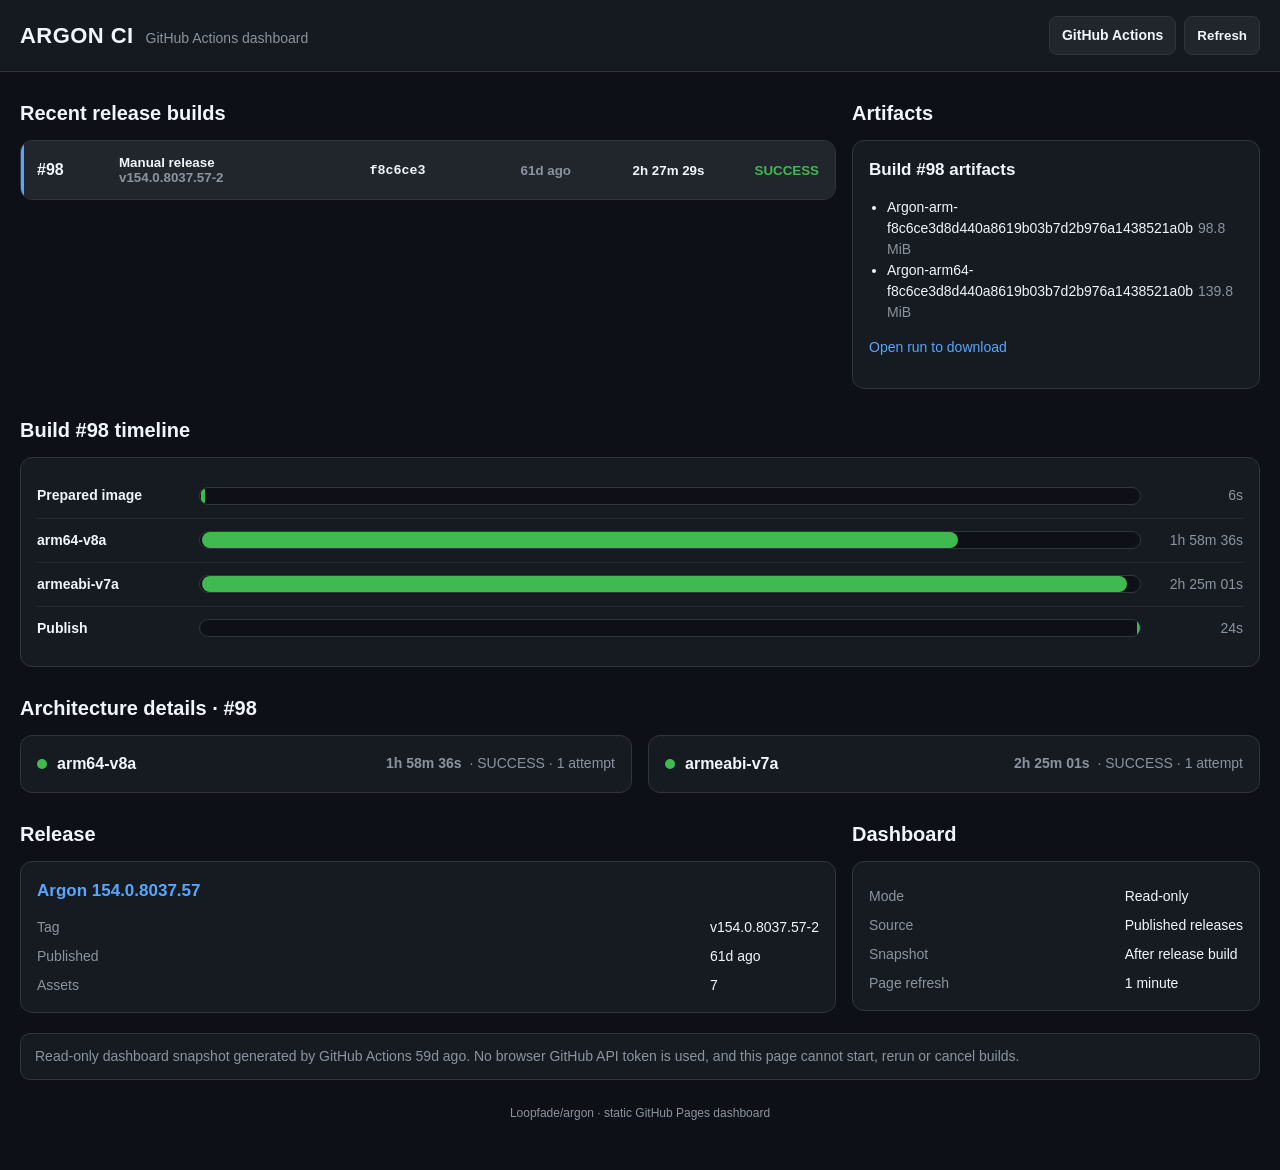
==== index.html @ db01bcd5 "Optimize build caching, attempt tracking and certificate settings" ====
<!doctype html>
<html lang="en">
<head>
  <meta charset="utf-8">
  <meta name="viewport" content="width=device-width, initial-scale=1">
  <meta name="color-scheme" content="dark">
  <title>Argon CI Dashboard</title>
  <style>
    :root{
      --bg:#0d1117;--panel:#161b22;--panel2:#21262d;--border:#30363d;
      --text:#f0f6fc;--muted:#8b949e;--green:#3fb950;--yellow:#d29922;
      --red:#f85149;--blue:#58a6ff;--purple:#bc8cff;
    }
    *{box-sizing:border-box}
    html{background:var(--bg)}
    body{
      margin:0;color:var(--text);background:var(--bg);
      font:14px/1.5 -apple-system,BlinkMacSystemFont,"Segoe UI",Helvetica,Arial,sans-serif;
    }
    a{color:var(--blue);text-decoration:none}
    a:hover{text-decoration:underline}
    .wrap{max-width:1280px;margin:0 auto;padding:0 20px 48px}
    header{
      position:sticky;top:0;z-index:10;background:rgba(22,27,34,.96);
      backdrop-filter:blur(12px);border-bottom:1px solid var(--border)
    }
    .head{
      max-width:1280px;margin:0 auto;padding:16px 20px;display:flex;
      align-items:center;gap:16px;justify-content:space-between
    }
    .brand{display:flex;align-items:baseline;gap:12px;min-width:0}
    .brand strong{font-size:22px;letter-spacing:.02em}
    .brand span{color:var(--muted);white-space:nowrap;overflow:hidden;text-overflow:ellipsis}
    .actions{display:flex;gap:8px}
    button,.button{
      appearance:none;border:1px solid var(--border);background:var(--panel2);
      color:var(--text);border-radius:8px;padding:8px 12px;font-weight:600;
      cursor:pointer;text-decoration:none
    }
    button:hover,.button:hover{border-color:#6e7681;text-decoration:none}
    button:disabled{opacity:.6;cursor:default}
    .hero{
      margin:24px 0 20px;padding:22px;border:1px solid var(--border);
      background:var(--panel);border-radius:14px
    }
    .hero-top{display:flex;justify-content:space-between;gap:20px;align-items:flex-start}
    .hero h1{margin:0 0 4px;font-size:30px}
    .meta{color:var(--muted)}
    .pill{
      display:inline-flex;align-items:center;gap:8px;border:1px solid var(--border);
      border-radius:999px;padding:8px 12px;font-weight:700;white-space:nowrap
    }
    .dot{width:10px;height:10px;border-radius:50%;background:var(--muted);display:inline-block}
    .status-success .dot{background:var(--green)}
    .status-failure .dot{background:var(--red)}
    .status-progress .dot{background:var(--yellow)}
    .status-queued .dot{background:var(--blue)}
    .status-cancelled .dot,.status-skipped .dot{background:var(--muted)}
    .metrics{
      display:grid;grid-template-columns:repeat(5,minmax(0,1fr));gap:10px;margin-top:20px
    }
    .metric{
      padding:12px 14px;border:1px solid var(--border);background:var(--bg);border-radius:10px
    }
    .metric-label{color:var(--muted);font-size:12px}
    .metric-value{font-weight:800;font-size:18px;margin-top:3px;white-space:nowrap;overflow:hidden;text-overflow:ellipsis}
    .section-title{margin:26px 0 12px;font-size:20px}
    .pipeline{display:grid;grid-template-columns:repeat(5,minmax(0,1fr));gap:12px}
    .stage,.card{
      border:1px solid var(--border);background:var(--panel);border-radius:12px;padding:16px
    }
    .stage-name{display:flex;gap:10px;align-items:center;font-weight:700;min-height:42px}
    .stage-status{margin-top:12px;font-weight:800}
    .stage-detail{margin-top:5px;color:var(--muted);font-size:12px;min-height:36px}
    .stage-time{font-size:20px;font-weight:800;margin-top:10px}
    .timeline{
      border:1px solid var(--border);background:var(--panel);border-radius:12px;padding:16px
    }
    .timeline-row{
      display:grid;grid-template-columns:150px minmax(0,1fr) 90px;gap:12px;align-items:center;
      min-height:44px;border-top:1px solid rgba(48,54,61,.55)
    }
    .timeline-row:first-child{border-top:0}
    .timeline-label{font-weight:700}
    .timeline-time{text-align:right;color:var(--muted);font-variant-numeric:tabular-nums}
    .track{position:relative;height:18px;background:var(--bg);border:1px solid var(--border);border-radius:999px;overflow:hidden}
    .bar{position:absolute;top:0;bottom:0;min-width:3px;border-radius:999px;background:var(--blue)}
    .bar.success{background:var(--green)}
    .bar.progress{background:var(--yellow)}
    .bar.failure{background:var(--red)}
    .architecture-grid{display:grid;grid-template-columns:1fr 1fr;gap:16px}
    details.arch{
      border:1px solid var(--border);background:var(--panel);border-radius:12px;overflow:hidden
    }
    details.arch summary{
      list-style:none;cursor:pointer;padding:16px;display:flex;gap:12px;align-items:center;
      justify-content:space-between
    }
    details.arch summary::-webkit-details-marker{display:none}
    .arch-title{display:flex;gap:10px;align-items:center;font-weight:800;font-size:16px}
    .arch-summary{display:flex;flex-wrap:wrap;gap:8px;align-items:center;color:var(--muted);font-variant-numeric:tabular-nums}
    .arch-body{border-top:1px solid var(--border);padding:0 16px 14px}
    .arch-metrics{display:flex;flex-wrap:wrap;gap:8px;margin:14px 0}
    .mini{
      padding:7px 9px;border:1px solid var(--border);border-radius:8px;background:var(--bg);color:var(--muted)
    }
    .mini strong{color:var(--text)}
    .attempt-heading{margin:18px 0 8px;color:var(--muted);font-weight:600}
    .step{
      display:grid;grid-template-columns:minmax(0,1fr) 90px 90px;gap:10px;
      padding:8px 0;border-top:1px solid rgba(48,54,61,.55);align-items:center
    }
    .step:first-child{border-top:0}
    .step-name{min-width:0;white-space:nowrap;overflow:hidden;text-overflow:ellipsis}
    .step-status{font-size:12px;font-weight:800}
    .step-time{text-align:right;color:var(--muted);font-variant-numeric:tabular-nums}
    .grid{display:grid;grid-template-columns:minmax(0,2fr) minmax(300px,1fr);gap:16px;align-items:start}
    .history{overflow:hidden;padding:0}
    .run{
      display:grid;grid-template-columns:70px 1.2fr .7fr 100px 110px auto;gap:12px;
      align-items:center;padding:14px 16px;border-top:1px solid var(--border)
    }
    .run:first-child{border-top:0}
    .history button.run{
      width:100%;border-left:0;border-right:0;border-bottom:0;border-radius:0;
      background:transparent;color:inherit;text-align:left
    }
    .history button.run:hover{background:var(--panel2)}
    .history button.run.selected{background:var(--panel2);box-shadow:inset 3px 0 var(--blue)}
    .run-num{font-weight:800;font-size:16px}
    .run-kind,.run-time{color:var(--muted)}
    .run-sha{font-family:ui-monospace,SFMono-Regular,Menlo,Consolas,monospace}
    .run-duration{font-variant-numeric:tabular-nums;font-weight:700}
    .run-status{font-weight:700}
    .side-stack{display:grid;gap:16px}
    .card h3{margin:0 0 14px;font-size:17px}
    .kv{display:grid;grid-template-columns:1fr auto;gap:8px 12px;margin-top:8px}
    .kv .k{color:var(--muted)}
    .artifacts{margin:8px 0 0;padding-left:18px}
    .artifact-size{color:var(--muted);margin-left:5px}
    .note{
      margin-top:20px;color:var(--muted);padding:12px 14px;
      border:1px solid var(--border);border-radius:10px;background:var(--panel)
    }
    .error{border-color:rgba(248,81,73,.55);color:#ffb4ad}
    .skeleton{color:var(--muted)}
    .success-text{color:var(--green)}.failure-text{color:var(--red)}
    .progress-text{color:var(--yellow)}.muted-text{color:var(--muted)}
    footer{margin-top:24px;color:var(--muted);font-size:12px;text-align:center}
    @media(max-width:1000px){
      .metrics,.pipeline{grid-template-columns:1fr 1fr}
      .architecture-grid,.grid{grid-template-columns:1fr}
      .run{grid-template-columns:62px 1fr 90px auto}
      .run-sha,.run-time{display:none}
    }
    @media(max-width:620px){
      .head{align-items:flex-start}.brand{display:block}.brand span{display:block;margin-top:2px}
      .actions .button{display:none}.hero-top{display:block}.hero .pill{margin-top:14px}
      .metrics,.pipeline{grid-template-columns:1fr}.hero h1{font-size:25px}
      .timeline-row{grid-template-columns:105px minmax(0,1fr);gap:8px}
      .timeline-time{grid-column:2;text-align:left;margin-top:-8px;padding-bottom:6px}
      .architecture-grid{grid-template-columns:1fr}
      .arch-summary{display:block;text-align:right}
      .step{grid-template-columns:minmax(0,1fr) 72px}
      .step-status{display:none}
      .run{grid-template-columns:55px 1fr auto}.run-duration{display:none}
    }
  </style>
</head>
<body>
<header>
  <div class="head">
    <div class="brand">
      <strong>ARGON CI</strong>
      <span>GitHub Actions dashboard</span>
    </div>
    <div class="actions">
      <a class="button" href="https://github.com/Loopfade/argon/actions/workflows/build.yml">GitHub Actions</a>
      <button id="refresh" type="button">Refresh</button>
    </div>
  </div>
</header>

<main class="wrap">
  <div class="grid">
    <div>
      <h2 class="section-title">Recent release builds</h2>
      <section class="card history" id="history"><div class="run skeleton">Loading…</div></section>
    </div>

    <div>
      <h2 class="section-title">Artifacts</h2>
      <section class="card" id="artifacts-card">
        <h3>Latest run artifacts</h3>
        <div class="skeleton">Loading…</div>
      </section>
    </div>
  </div>

  <h2 class="section-title" id="timeline-title">Build timeline</h2>
  <section class="timeline" id="timeline"><div class="skeleton">Loading…</div></section>

  <h2 class="section-title" id="architecture-title">Architecture details</h2>
  <section class="architecture-grid" id="architectures"></section>

  <div class="grid">
    <div>
      <h2 class="section-title">Release</h2>
      <section class="card" id="release-card">
        <h3>Latest published release</h3>
        <div class="skeleton">Loading…</div>
      </section>
    </div>

    <div>
      <h2 class="section-title">Dashboard</h2>
      <section class="card">
        <div class="kv">
          <div class="k">Mode</div><div>Read-only</div>
          <div class="k">Source</div><div>Published releases</div>
          <div class="k">Snapshot</div><div>After release build</div>
          <div class="k">Page refresh</div><div>1 minute</div>
        </div>
      </section>
    </div>
  </div>

  <div class="note" id="notice">
    This page reads a local dashboard snapshot. It cannot start, rerun or cancel builds.
  </div>
  <footer>Loopfade/argon · static GitHub Pages dashboard</footer>
</main>

<script>
(() => {
  const DATA_URL = "./dashboard-data.json";
  let model = null;

  const $ = id => document.getElementById(id);
  const esc = value => String(value == null ? "" : value).replace(/[&<>"']/g, c => ({
    "&":"&amp;","<":"&lt;",">":"&gt;",'"':"&quot;","'":"&#039;"
  }[c]));

  function ms(value) {
    if (!value) return null;
    const parsed = new Date(value).getTime();
    return Number.isFinite(parsed) ? parsed : null;
  }

  function endTime(item) {
    return ms(item && (item.completed_at || item.updated_at)) ||
      ((item && item.status !== "completed") ? Date.now() : null);
  }

  function startTime(item) {
    return ms(item && (item.first_started_at || item.started_at || item.run_started_at || item.created_at));
  }

  function durationMs(item) {
    if (item && Number.isFinite(item.duration_ms)) return item.duration_ms;
    const start = startTime(item);
    const end = endTime(item);
    if (start == null || end == null) return null;
    return Math.max(0, end - start);
  }

  function formatDuration(value) {
    if (value == null || !Number.isFinite(value)) return "—";
    let seconds = Math.max(0, Math.round(value / 1000));
    const hours = Math.floor(seconds / 3600);
    seconds -= hours * 3600;
    const minutes = Math.floor(seconds / 60);
    seconds -= minutes * 60;
    if (hours) return hours + "h " + String(minutes).padStart(2,"0") + "m " + String(seconds).padStart(2,"0") + "s";
    if (minutes) return minutes + "m " + String(seconds).padStart(2,"0") + "s";
    return seconds + "s";
  }

  function formatBytes(bytes) {
    const value = Number(bytes || 0);
    if (!value) return "0 B";
    const units = ["B","KiB","MiB","GiB"];
    const index = Math.min(units.length - 1, Math.floor(Math.log(value) / Math.log(1024)));
    return (value / Math.pow(1024,index)).toFixed(index < 2 ? 0 : 1) + " " + units[index];
  }

  function state(item) {
    if (!item) return { key:"queued", label:"WAITING" };
    if (item.status !== "completed") {
      return item.status === "in_progress"
        ? { key:"progress", label:"IN PROGRESS" }
        : { key:"queued", label:String(item.status || "queued").toUpperCase() };
    }
    const conclusion = item.conclusion || "completed";
    const map = {
      success:["success","SUCCESS"],
      failure:["failure","FAILED"],
      cancelled:["cancelled","CANCELLED"],
      skipped:["skipped","SKIPPED"],
      neutral:["cancelled","NEUTRAL"],
      timed_out:["failure","TIMED OUT"],
      action_required:["failure","ACTION REQUIRED"]
    };
    const pair = map[conclusion] || ["cancelled", conclusion.toUpperCase()];
    return { key:pair[0], label:pair[1] };
  }

  function statusTextClass(item) {
    const s = state(item).key;
    if (s === "success") return "success-text";
    if (s === "failure") return "failure-text";
    if (s === "progress") return "progress-text";
    return "muted-text";
  }

  function timeAgo(value) {
    if (!value) return "—";
    const seconds = Math.max(0, (Date.now() - new Date(value).getTime()) / 1000);
    if (seconds < 60) return Math.floor(seconds) + "s ago";
    if (seconds < 3600) return Math.floor(seconds / 60) + "m ago";
    if (seconds < 86400) return Math.floor(seconds / 3600) + "h ago";
    return Math.floor(seconds / 86400) + "d ago";
  }

  function eventLabel(event) {
    if (event === "workflow_dispatch") return "Manual release";
    if (event === "push") return "Push validation";
    if (event === "workflow_run") return "Prepared-image follow-up";
    if (event === "pull_request") return "Pull request";
    return event || "Unknown";
  }

  async function requestSnapshot() {
    const separator = DATA_URL.includes("?") ? "&" : "?";
    const response = await fetch(DATA_URL + separator + "t=" + Date.now(), { cache:"no-store" });
    if (!response.ok) throw new Error("Dashboard snapshot HTTP " + response.status);
    return response.json();
  }

  function findJobs(jobs) {
    const find = predicate => jobs.find(predicate);
    return {
      gate: find(j => j.name === "Require latest compatible prepared image"),
      arm64: find(j => j.name.includes("Build and verify arm64")),
      arm: find(j => j.name.includes("Build and verify arm /")),
      publish: find(j => j.name.includes("Publish verified dual-ARM release"))
    };
  }

  function renderPill(target, item) {
    const s = state(item);
    target.className = "pill status-" + s.key;
    target.innerHTML = '<span class="dot"></span><span>' + esc(s.label) + '</span>';
  }

  function jobDuration(job) {
    return formatDuration(durationMs(job));
  }

  function criticalPath(parts) {
    const candidates = [
      ["arm64-v8a", parts.arm64],
      ["armeabi-v7a", parts.arm]
    ].filter(x => x[1] && durationMs(x[1]) != null);
    if (!candidates.length) return "—";
    candidates.sort((a,b) => endTime(b[1]) - endTime(a[1]));
    return candidates[0][0];
  }

  function renderMetrics(latest, jobs) {
    const parts = findJobs(jobs);
    const total = durationMs(latest);
    const items = [
      ["Wall time", formatDuration(total)],
      ["arm64-v8a", jobDuration(parts.arm64)],
      ["armeabi-v7a", jobDuration(parts.arm)],
      ["Critical path", criticalPath(parts)],
      ["Publish", jobDuration(parts.publish)]
    ];
    $("metrics").innerHTML = items.map(item =>
      '<div class="metric"><div class="metric-label">' + esc(item[0]) +
      '</div><div class="metric-value">' + esc(item[1]) + '</div></div>'
    ).join("");
  }

  function renderPipeline(latest, jobs) {
    const parts = findJobs(jobs);
    const stages = [
      ["Prepared image", parts.gate, "Compatibility gate"],
      ["arm64-v8a", parts.arm64, "Build, sign and verify APK"],
      ["armeabi-v7a", parts.arm, "Build, sign and verify APK"],
      ["Publish", parts.publish, "Verify provenance and create release"],
      ["Total", latest, "End-to-end wall time"]
    ];

    $("pipeline").innerHTML = stages.map(row => {
      const name=row[0], item=row[1], detail=row[2], s=state(item);
      return '<article class="stage">' +
        '<div class="stage-name"><span class="dot" style="background:var(--' +
          (s.key === "success" ? "green" : s.key === "failure" ? "red" : s.key === "progress" ? "yellow" : "muted") +
          ')"></span><span>' + esc(name) + '</span></div>' +
        '<div class="stage-status ' + statusTextClass(item) + '">' + esc(s.label) + '</div>' +
        '<div class="stage-time">' + esc(formatDuration(durationMs(item))) + '</div>' +
        '<div class="stage-detail">' + esc(detail) + '</div>' +
      '</article>';
    }).join("");
  }

  function renderTimeline(latest, jobs) {
    const parts=findJobs(jobs);
    const runStart=startTime(latest);
    const runEnd=endTime(latest);
    const total=(runStart != null && runEnd != null) ? Math.max(1,runEnd-runStart) : 1;

    const rows = [
      ["Prepared image", parts.gate],
      ["arm64-v8a", parts.arm64],
      ["armeabi-v7a", parts.arm],
      ["Publish", parts.publish]
    ].filter(row => row[1]);

    $("timeline").innerHTML = rows.map(row => {
      const name=row[0], item=row[1];
      const bars=jobAttempts(item).map(attempt => {
        const start=startTime(attempt), end=endTime(attempt);
        const left=start == null ? 0 : Math.max(0,Math.min(100,((start-runStart)/total)*100));
        const width=(start == null || end == null) ? 0 :
          Math.max(.4,Math.min(100-left,((end-start)/total)*100));
        const status=state(attempt);
        const title="Attempt " + (attempt.run_attempt || 1) + " · " + status.label +
          " · " + formatDuration(durationMs(attempt));
        return '<div class="bar ' + esc(status.key) + '" title="' + esc(title) +
          '" style="left:' + left.toFixed(2) + '%;width:' + width.toFixed(2) + '%"></div>';
      }).join("");
      return '<div class="timeline-row">' +
        '<div class="timeline-label">' + esc(name) + '</div>' +
        '<div class="track">' + bars + '</div>' +
        '<div class="timeline-time">' + esc(formatDuration(durationMs(item))) + '</div>' +
      '</div>';
    }).join("");
  }

  function jobAttempts(job) {
    return job ? (job.attempts && job.attempts.length ? job.attempts : [job]) : [];
  }

  function allSteps(job) {
    return jobAttempts(job).flatMap(attempt => attempt.steps || []);
  }

  function checkpointStats(job) {
    const warm=allSteps(job).filter(s => /^Warm local compiler cache \(checkpoint \d+\/\d+\)$/.test(s.name));
    return {
      success:warm.filter(s => s.conclusion === "success").length,
      skipped:warm.filter(s => s.conclusion === "skipped").length,
      total:warm.length
    };
  }

  function stepDuration(job, fragment) {
    const values=allSteps(job).filter(step => step.name.includes(fragment))
      .map(durationMs).filter(value => value != null);
    return values.length ? values.reduce((total,value) => total + value,0) : null;
  }

  function visibleSteps(job) {
    if (!job || !job.steps) return [];
    const hidden = name =>
      name === "Set up job" || name === "Complete job" || name.startsWith("Post ");
    const output=[];
    let skippedStart=null, skippedEnd=null;

    function flushSkipped() {
      if (skippedStart == null) return;
      output.push({
        name:"Cache checkpoints " + skippedStart + (skippedEnd !== skippedStart ? "–" + skippedEnd : ""),
        status:"completed", conclusion:"skipped", started_at:null, completed_at:null, synthetic:true
      });
      skippedStart=null; skippedEnd=null;
    }

    job.steps.forEach(step => {
      if (hidden(step.name)) return;
      const match=step.name.match(/^(?:Warm local compiler cache \(checkpoint (\d+)\/\d+\)|Save compiler cache checkpoint (\d+)|Drop cache superseded by checkpoint (\d+))$/);
      if (step.conclusion === "skipped" && match) {
        const n=Number(match[1] || match[2] || match[3]);
        if (skippedStart == null) skippedStart=n;
        skippedEnd=n;
        return;
      }
      flushSkipped();
      output.push(step);
    });
    flushSkipped();

    const dedup=[];
    output.forEach(step => {
      if (step.synthetic && dedup.length && dedup[dedup.length-1].synthetic &&
          dedup[dedup.length-1].name === step.name) return;
      dedup.push(step);
    });
    return dedup;
  }

  function renderArchitecture(name, job) {
    if (!job) {
      return '<details class="arch"><summary><div class="arch-title">' + esc(name) +
        '</div><div class="arch-summary">Waiting</div></summary></details>';
    }
    const s=state(job);
    const stats=checkpointStats(job);
    const apk=stepDuration(job,"Build, sign and verify APK");
    const restore=stepDuration(job,"Restore compiler cache");
    const attempts=jobAttempts(job);

    return '<details class="arch">' +
      '<summary><div class="arch-title"><span class="dot" style="background:var(--' +
        (s.key === "success" ? "green" : s.key === "failure" ? "red" : s.key === "progress" ? "yellow" : "muted") +
        ')"></span>' + esc(name) + '</div>' +
        '<div class="arch-summary"><strong>' + esc(formatDuration(durationMs(job))) +
        '</strong> · ' + esc(s.label) + ' · ' + attempts.length +
        (attempts.length === 1 ? ' attempt' : ' attempts') + '</div></summary>' +
      '<div class="arch-body">' +
        '<div class="arch-metrics">' +
          '<div class="mini">Warm-up <strong>' + esc(stats.success) + '/' + esc(stats.total || 20) + '</strong></div>' +
          '<div class="mini">APK <strong>' + esc(formatDuration(apk)) + '</strong></div>' +
          '<div class="mini">Cache restore <strong>' + esc(formatDuration(restore)) + '</strong></div>' +
        '</div>' +
        attempts.map(attempt => {
          const heading='<div class="attempt-heading">Attempt ' + (attempt.run_attempt || 1) +
            ' · ' + esc(state(attempt).label) + ' · ' + esc(formatDuration(durationMs(attempt))) + '</div>';
          return heading + visibleSteps(attempt).map(step => {
            const ss=state(step);
            return '<div class="step">' +
              '<div class="step-name" title="' + esc(step.name) + '">' + esc(step.name) + '</div>' +
              '<div class="step-status ' + statusTextClass(step) + '">' + esc(ss.label) + '</div>' +
              '<div class="step-time">' + esc(step.synthetic ? "—" : formatDuration(durationMs(step))) + '</div>' +
            '</div>';
          }).join("");
        }).join("") +
      '</div></details>';
  }

  function renderArchitectures(jobs) {
    const parts=findJobs(jobs);
    $("architectures").innerHTML =
      renderArchitecture("arm64-v8a",parts.arm64) +
      renderArchitecture("armeabi-v7a",parts.arm);
  }

  function selectedBuild() {
    if (!model || !model.builds || !model.builds.length) return null;
    return model.builds.find(build => String(build.run.id) === String(model.selectedRunId)) ||
      model.builds[0];
  }

  function selectBuild(runId) {
    if (!model || !model.builds.some(build => String(build.run.id) === String(runId))) return;
    model.selectedRunId=String(runId);
    renderModel();
  }

  function renderHistory(builds) {
    const visible=(builds || []).slice(0,3);
    $("history").innerHTML = visible.map(build => {
      const run=build.run;
      const s=state(run);
      const selected=String(run.id) === String(model.selectedRunId);
      return '<button type="button" class="run' + (selected ? ' selected' : '') +
        '" data-run-id="' + esc(run.id) + '">' +
        '<div class="run-num">#' + esc(run.run_number) + '</div>' +
        '<div><strong>' + esc(eventLabel(run.event)) + '</strong><div class="run-kind">' +
          esc((build.release && build.release.tag_name) || run.head_branch || "") + '</div></div>' +
        '<div class="run-sha">' + esc((run.head_sha || "").slice(0,7)) + '</div>' +
        '<div class="run-time">' + esc(timeAgo(run.updated_at || run.created_at)) + '</div>' +
        '<div class="run-duration">' + esc(formatDuration(durationMs(run))) + '</div>' +
        '<div class="run-status ' + statusTextClass(run) + '">' + esc(s.label) + '</div>' +
      '</button>';
    }).join("") || '<div class="run">No Build Argon runs found.</div>';

    $("history").querySelectorAll("[data-run-id]").forEach(row => {
      row.addEventListener("click", () => selectBuild(row.dataset.runId));
    });
  }

  function renderRelease(release) {
    const box=$("release-card");
    if (!release) {
      box.innerHTML='<h3>Latest published release</h3><div class="meta">No published release yet.</div>';
      return;
    }
    box.innerHTML='<h3><a href="' + esc(release.html_url) + '">' +
      esc(release.name || release.tag_name) + '</a></h3>' +
      '<div class="kv">' +
        '<div class="k">Tag</div><div>' + esc(release.tag_name) + '</div>' +
        '<div class="k">Published</div><div>' + esc(timeAgo(release.published_at)) + '</div>' +
        '<div class="k">Assets</div><div>' + esc((release.assets || []).length) + '</div>' +
      '</div>';
  }

  function renderArtifacts(artifacts, run) {
    const box=$("artifacts-card");
    const list=artifacts && artifacts.artifacts ? artifacts.artifacts : [];
    if (!list.length) {
      box.innerHTML='<h3>Build #' + esc(run.run_number) + ' artifacts</h3><div class="meta">No artifacts available yet.</div>';
      return;
    }
    box.innerHTML='<h3>Build #' + esc(run.run_number) + ' artifacts</h3><ul class="artifacts">' +
      list.map(a => '<li>' + esc(a.name) + '<span class="artifact-size">' +
        esc(formatBytes(a.size_in_bytes)) + '</span></li>').join("") +
      '</ul><p><a href="' + esc(run.html_url) + '">Open run to download</a></p>';
  }

  function renderModel() {
    if (!model) return;
    const build=selectedBuild();
    if (!build) return;
    const run=build.run, jobs=build.jobs || [];
    $("timeline-title").textContent="Build #" + run.run_number + " timeline";
    $("architecture-title").textContent="Architecture details · #" + run.run_number;
    renderHistory(model.builds);
    renderTimeline(run,jobs);
    renderArchitectures(jobs);
    renderRelease(build.release || model.release);
    renderArtifacts({artifacts:build.artifacts || []},run);
  }

  async function loadDashboard() {
    const refresh=$("refresh");
    refresh.disabled=true;
    refresh.textContent="Refreshing…";
    $("notice").classList.remove("error");
    try {
      const snapshot=await requestSnapshot();
      let builds=Array.isArray(snapshot.builds) ? snapshot.builds.slice(0,3) : [];
      if (!builds.length) {
        const runs=snapshot.runs || [];
        const latest=snapshot.latest || runs[0];
        if (latest) builds=[{
          run:latest,
          jobs:snapshot.jobs || [],
          artifacts:snapshot.artifacts || []
        }];
      }
      if (!builds.length) throw new Error("No Build Argon runs in dashboard snapshot.");

      const previous=model && model.selectedRunId;
      const selected=previous && builds.some(build => String(build.run.id) === String(previous))
        ? String(previous) : String(builds[0].run.id);
      model={
        builds:builds,
        selectedRunId:selected,
        release:snapshot.release || null
      };
      renderModel();
      const age=snapshot.generated_at ? timeAgo(snapshot.generated_at) : "unknown";
      $("notice").textContent =
        "Read-only dashboard snapshot generated by GitHub Actions " + age +
        ". No browser GitHub API token is used, and this page cannot start, rerun or cancel builds.";
    } catch(error) {
      console.error(error);
      $("notice").classList.add("error");
      $("notice").textContent =
        "Could not load dashboard-data.json: " + error.message +
        ". The snapshot updater may still be publishing the latest data.";
    } finally {
      refresh.disabled=false;
      refresh.textContent="Refresh";
    }
  }

  $("refresh").addEventListener("click",loadDashboard);
  loadDashboard();
  setInterval(loadDashboard,60*1000);
  setInterval(() => {
    const build=selectedBuild();
    if (build && build.run.status !== "completed") renderModel();
  },1000);
})();
</script>
</body>
</html>
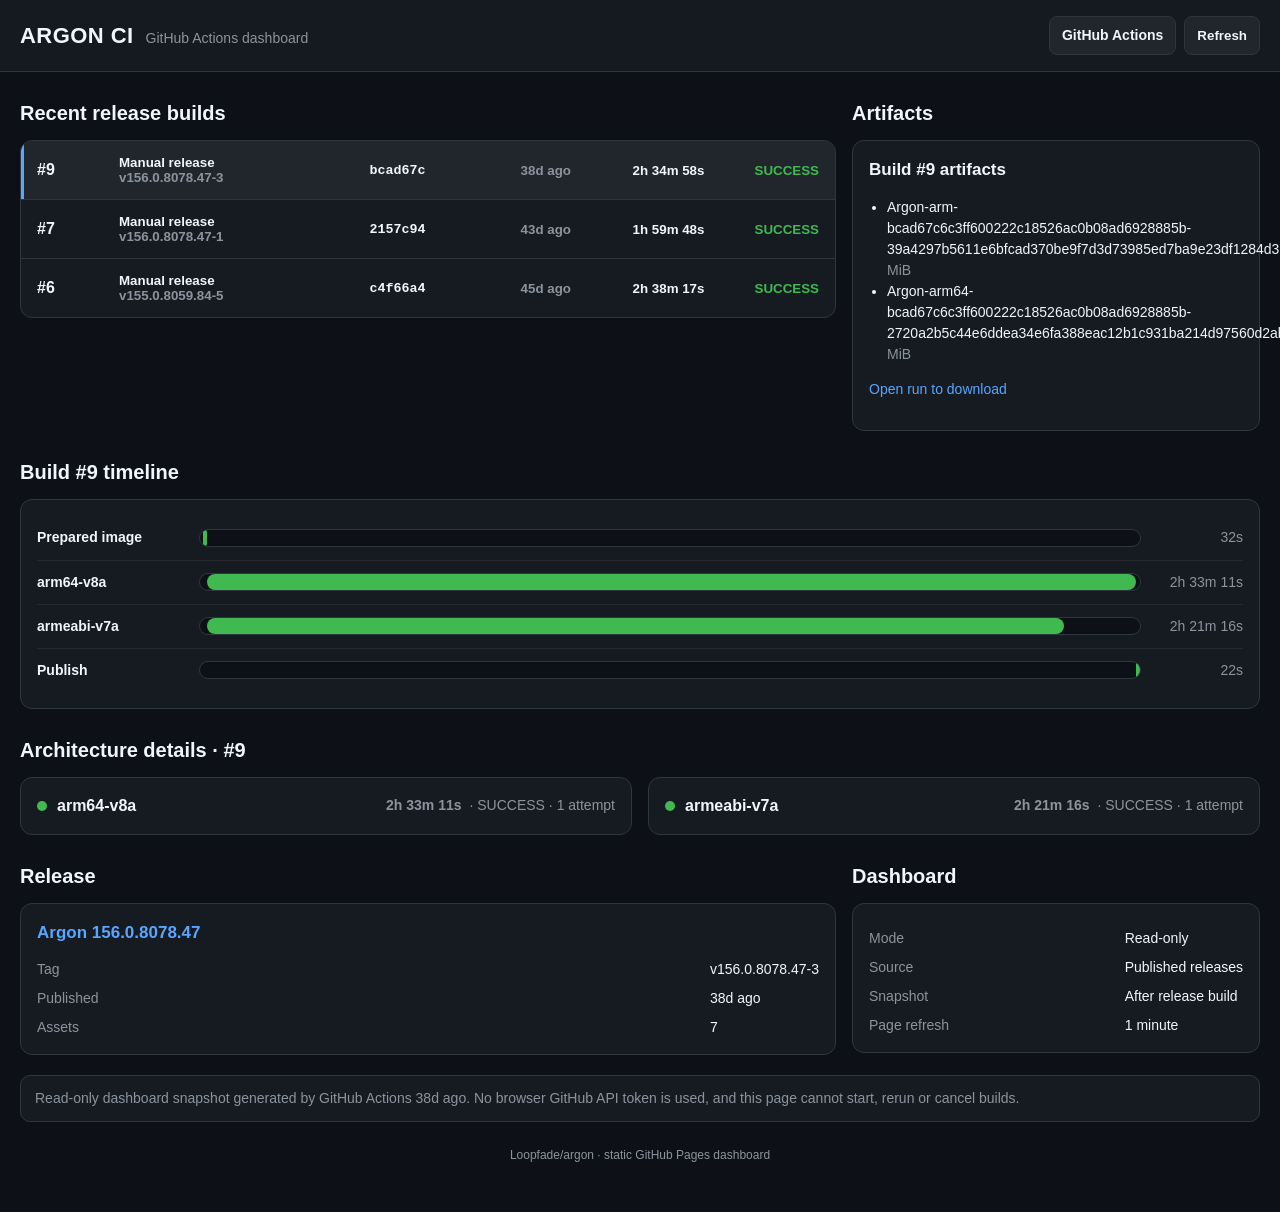
==== commit 675f1bce: "Исправить согласованность CI, панели и языков домашней страницы Поддержать русские имена заданий и и" ====
--- a/index.html
+++ b/index.html
@@ -338,12 +338,15 @@
   }
 
   function findJobs(jobs) {
-    const find = predicate => jobs.find(predicate);
+    const find = (...prefixes) => jobs.find(job =>
+      prefixes.some(prefix => job.name === prefix || job.name.startsWith(prefix + " /")));
     return {
-      gate: find(j => j.name === "Require latest compatible prepared image"),
-      arm64: find(j => j.name.includes("Build and verify arm64")),
-      arm: find(j => j.name.includes("Build and verify arm /")),
-      publish: find(j => j.name.includes("Publish verified dual-ARM release"))
+      gate: find("Подобрать совместимый подготовленный образ Chromium",
+        "Ensure compatible prepared Chromium image", "Require latest compatible prepared image"),
+      arm64: find("Собрать и проверить arm64", "Build and verify arm64"),
+      arm: find("Собрать и проверить arm", "Build and verify arm"),
+      publish: find("Опубликовать проверенный релиз для двух архитектур ARM",
+        "Publish verified dual-ARM release")
     };
   }
 
@@ -449,18 +452,36 @@
   }
 
   function checkpointStats(job) {
-    const warm=allSteps(job).filter(s => /^Warm local compiler cache \(checkpoint \d+\/\d+\)$/.test(s.name));
+    const warm=allSteps(job).filter(s =>
+      /^Warm local compiler cache \(checkpoint \d+\/\d+\)$/.test(s.name) ||
+      /^Preserve progress after up to (?:one|two|three|four|five) hours?$/.test(s.name) ||
+      /^Сохранить прогресс за (?:первый|второй|третий|четвёртый|пятый) час$/.test(s.name));
     return {
       success:warm.filter(s => s.conclusion === "success").length,
       skipped:warm.filter(s => s.conclusion === "skipped").length,
-      total:warm.length
+      total:warm.length,
+      continuous:warm.some(step => !step.name.startsWith("Warm local compiler cache"))
     };
   }
 
-  function stepDuration(job, fragment) {
-    const values=allSteps(job).filter(step => step.name.includes(fragment))
+  function stepDuration(job, ...fragments) {
+    const values=allSteps(job).filter(step => fragments.some(fragment => step.name.includes(fragment)))
       .map(durationMs).filter(value => value != null);
     return values.length ? values.reduce((total,value) => total + value,0) : null;
+  }
+
+  function apkDuration(job) {
+    const intervals=jobAttempts(job).map(attempt => {
+      const steps=attempt.steps || [];
+      const start=steps.find(step => ["Запустить непрерывную сборку APK",
+        "Start one uninterrupted APK build"].includes(step.name));
+      const finish=steps.find(step => ["Получить результат сборки",
+        "Collect actual build result"].includes(step.name));
+      return start && finish ? durationMs({started_at:start.started_at,
+        completed_at:finish.completed_at}) : null;
+    }).filter(value => value != null);
+    return intervals.length ? intervals.reduce((total,value) => total + value,0)
+      : stepDuration(job,"Build, sign and verify APK");
   }
 
   function visibleSteps(job) {
@@ -509,8 +530,8 @@
     }
     const s=state(job);
     const stats=checkpointStats(job);
-    const apk=stepDuration(job,"Build, sign and verify APK");
-    const restore=stepDuration(job,"Restore compiler cache");
+    const apk=apkDuration(job);
+    const restore=stepDuration(job,"Restore compiler cache","Восстановить кеш компиляции");
     const attempts=jobAttempts(job);
 
     return '<details class="arch">' +
@@ -522,7 +543,7 @@
         (attempts.length === 1 ? ' attempt' : ' attempts') + '</div></summary>' +
       '<div class="arch-body">' +
         '<div class="arch-metrics">' +
-          '<div class="mini">Warm-up <strong>' + esc(stats.success) + '/' + esc(stats.total || 20) + '</strong></div>' +
+          '<div class="mini">' + (stats.continuous ? 'Checkpoints' : 'Warm-up') + ' <strong>' + esc(stats.success) + '/' + esc(stats.total) + '</strong></div>' +
           '<div class="mini">APK <strong>' + esc(formatDuration(apk)) + '</strong></div>' +
           '<div class="mini">Cache restore <strong>' + esc(formatDuration(restore)) + '</strong></div>' +
         '</div>' +
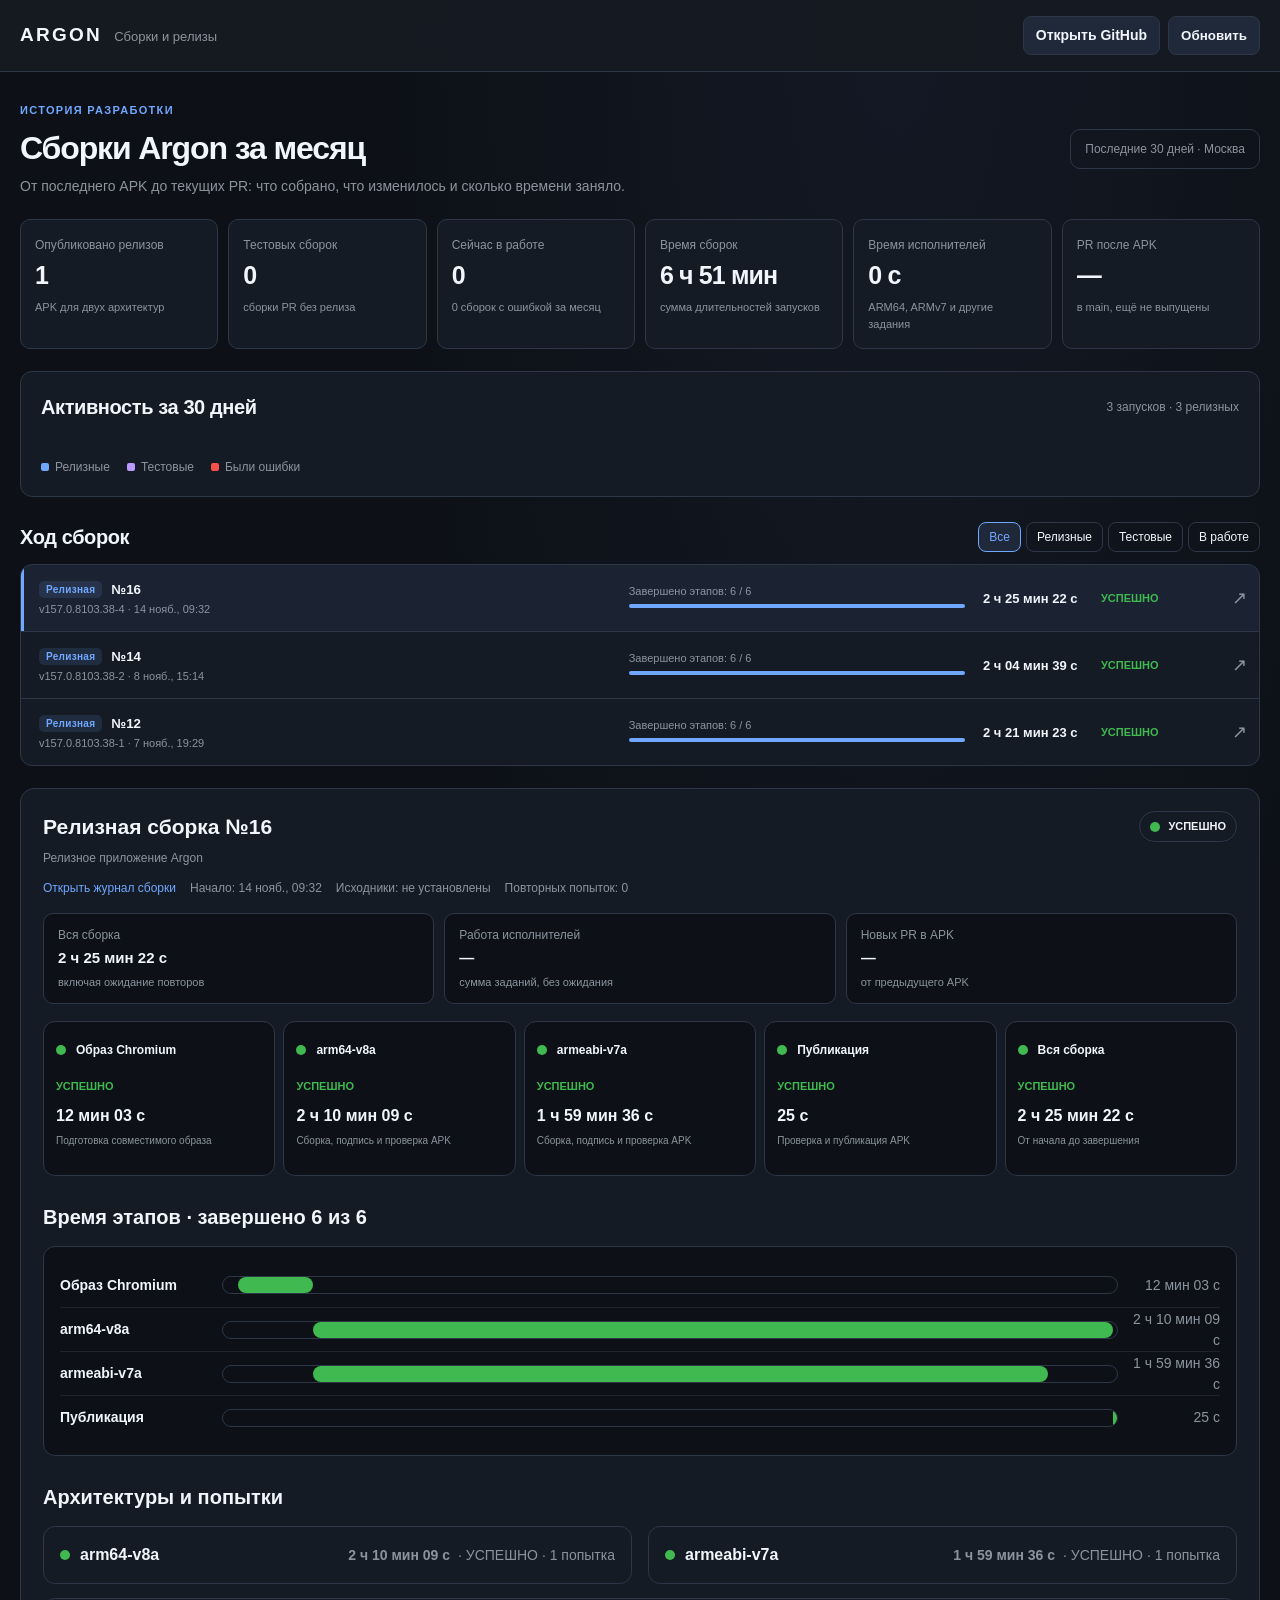
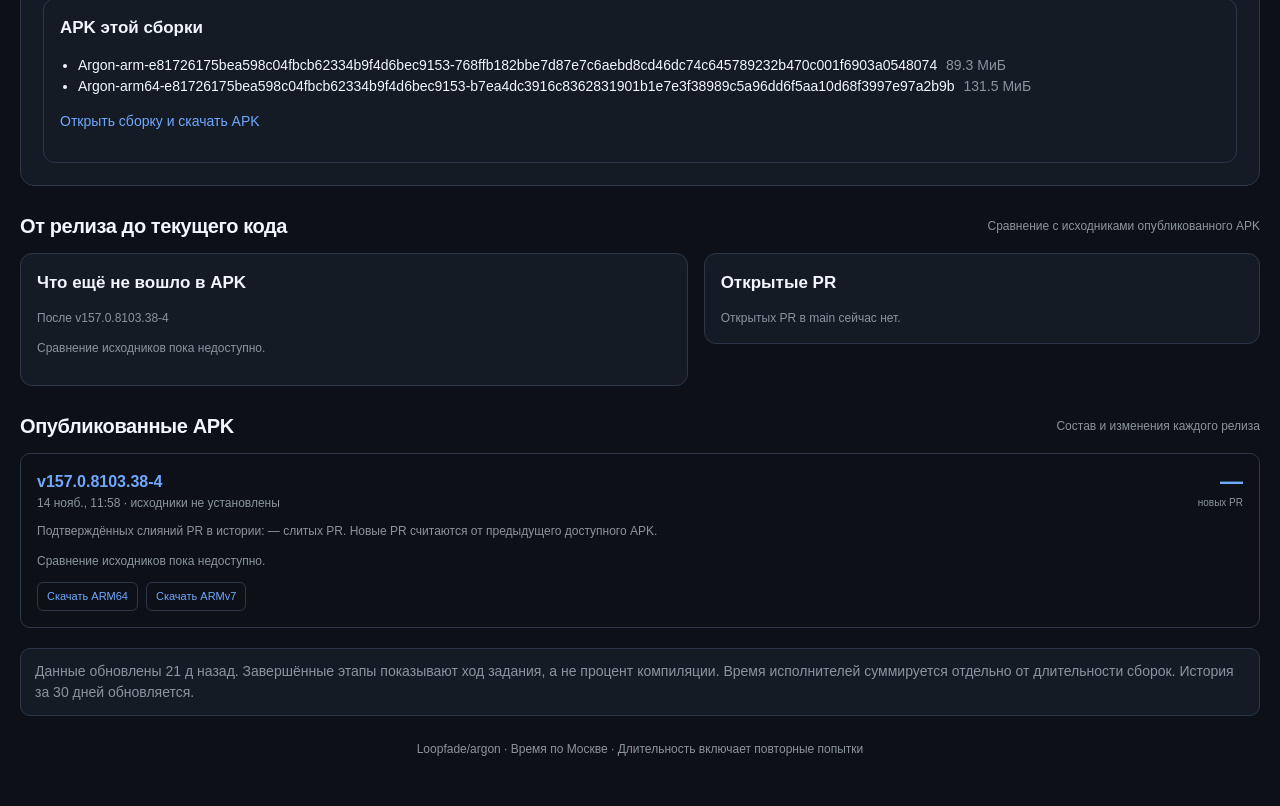
==== commit d5a2c2b9: "Add Russian monthly dashboard with build progress, timing and release PR comparisons" ====
--- a/index.html
+++ b/index.html
@@ -1,10 +1,10 @@
 <!doctype html>
-<html lang="en">
+<html lang="ru">
 <head>
   <meta charset="utf-8">
   <meta name="viewport" content="width=device-width, initial-scale=1">
   <meta name="color-scheme" content="dark">
-  <title>Argon CI Dashboard</title>
+  <title>Argon — сборки и релизы</title>
   <style>
     :root{
       --bg:#0d1117;--panel:#161b22;--panel2:#21262d;--border:#30363d;
@@ -136,6 +136,7 @@
     .card h3{margin:0 0 14px;font-size:17px}
     .kv{display:grid;grid-template-columns:1fr auto;gap:8px 12px;margin-top:8px}
     .kv .k{color:var(--muted)}
+    .artifacts li{overflow-wrap:anywhere}
     .artifacts{margin:8px 0 0;padding-left:18px}
     .artifact-size{color:var(--muted);margin-left:5px}
     .note{
@@ -165,70 +166,53 @@
       .step-status{display:none}
       .run{grid-template-columns:55px 1fr auto}.run-duration{display:none}
     }
+
+    :root{--blue:#70a7ff;--purple:#bb9aff;--panel:#151b25;--panel2:#202939;--border:#2d3748}
+    body{background:radial-gradient(ellipse at 70% 0,rgba(72,92,155,.1),transparent 40%),var(--bg)}
+    .head{gap:12px}.brand strong{letter-spacing:.12em;font-size:19px}.brand span{font-size:13px}
+    .intro{display:flex;gap:20px;justify-content:space-between;align-items:center;margin:30px 0 22px}
+    .intro h1{font-size:32px;line-height:1.2;margin:0 0 9px;letter-spacing:-.035em}.intro p{margin:0;color:var(--muted)}
+    .eyebrow{font-size:11px;text-transform:uppercase;letter-spacing:.12em;color:var(--blue);margin-bottom:10px;font-weight:700}
+    .period{padding:10px 14px;border:1px solid var(--border);border-radius:10px;white-space:nowrap;font-size:12px;color:var(--muted)}
+    .overview-metrics{display:grid;grid-template-columns:repeat(6,minmax(0,1fr));gap:10px;margin-bottom:22px}
+    .overview-metrics .metric-value{font-size:25px;letter-spacing:-.035em}.overview-metrics .metric{padding:16px 14px;background:var(--panel)}
+    .metric-hint{color:var(--muted);font-size:11px;margin-top:5px;min-height:16px}
+    .section-head{display:flex;align-items:center;justify-content:space-between;gap:12px;margin:25px 0 12px;flex-wrap:wrap}
+    .section-head h2{font-size:20px;margin:0;letter-spacing:-.02em}.section-head .meta{font-size:12px}
+    .month-card{padding:20px}.month-grid{display:grid;grid-template-columns:repeat(30,minmax(0,1fr));gap:5px;margin:22px 0 14px}
+    .day{min-width:0;padding:0;border:1px solid var(--border);border-radius:5px;min-height:83px;display:flex;flex-direction:column;align-items:center;justify-content:flex-end;gap:5px;background:var(--bg);font-weight:400}
+    .day:hover,.day[aria-pressed=true]{border-color:var(--blue);background:rgba(112,167,255,.1)}
+    .day-bars{height:44px;display:flex;align-items:flex-end;gap:2px;width:70%;justify-content:center}.day-bar{width:40%;min-height:0;border-radius:2px 2px 0 0;background:var(--blue)}.day-bar.test{background:var(--purple)}
+    .day.failed{box-shadow:inset 0 2px var(--red)}.day-num{font-size:10px;color:var(--muted);padding-bottom:5px}
+    .legend{display:flex;gap:17px;align-items:center;flex-wrap:wrap;font-size:12px;color:var(--muted)}.legend i{display:inline-block;width:8px;height:8px;border-radius:2px;margin-right:6px}
+    .legend .date-reset{margin-left:auto;font-size:11px;padding:4px 8px}.type-tag{display:inline-flex;border-radius:5px;padding:3px 7px;font-size:10px;font-weight:700;letter-spacing:.03em;background:rgba(112,167,255,.12);color:var(--blue);white-space:nowrap}.type-tag.test{background:rgba(187,154,255,.12);color:var(--purple)}.type-tag.legacy{background:var(--panel2);color:var(--muted)}
+    .filters{display:flex;gap:5px;flex-wrap:wrap}.filter{font-size:12px;font-weight:500;padding:7px 10px;background:transparent}.filter[aria-pressed=true]{background:var(--panel2);border-color:var(--blue);color:var(--blue)}
+    .build-list{padding:0;overflow:hidden}.build-row{display:grid;grid-template-columns:minmax(0,1fr) 40px;border-top:1px solid var(--border)}.build-row:first-child{border-top:0}.build-row.selected{background:rgba(112,167,255,.06);box-shadow:inset 3px 0 var(--blue)}
+    .build-select{border:0;background:none;border-radius:0;width:100%;padding:16px 18px;display:grid;grid-template-columns:minmax(220px,1.7fr) minmax(120px,1fr) 100px 100px;align-items:center;gap:18px;text-align:left;font-weight:400}.build-select:hover{background:rgba(255,255,255,.025)}
+    .build-name{display:flex;gap:9px;align-items:center;flex-wrap:wrap;font-weight:700}.build-sub{font-size:11px;color:var(--muted);margin-top:5px;overflow:hidden;text-overflow:ellipsis;white-space:nowrap}.build-duration{font-weight:700;font-variant-numeric:tabular-nums;font-size:13px}.build-status{font-size:11px;font-weight:700}
+    .build-link{display:flex;align-items:center;justify-content:center;font-size:18px;color:var(--muted)}.stage-meter{height:4px;background:var(--border);border-radius:99px;overflow:hidden;margin:7px 0 4px}.stage-meter span{display:block;height:100%;background:var(--blue)}.stage-count{font-size:11px;color:var(--muted)}
+    .empty{padding:28px 18px;color:var(--muted);font-size:13px;text-align:center}.load-more{width:100%;margin-top:10px;font-size:12px}.detail-panel{margin-top:22px;background:var(--panel);border:1px solid var(--border);border-radius:14px;padding:22px}
+    .detail-panel h2{margin:0 0 6px;font-size:21px}.detail-heading{display:flex;gap:15px;justify-content:space-between;align-items:start}.detail-heading .pill{font-size:11px;padding:6px 10px}.detail-panel .pipeline{grid-template-columns:repeat(5,minmax(0,1fr));gap:8px;margin:17px 0}.detail-panel .stage{padding:12px;background:var(--bg)}.stage-name{font-size:12px;min-height:32px}.stage-status{font-size:11px}.stage-time{font-size:16px}.stage-detail{min-height:30px;font-size:10px}
+    .detail-meta{display:flex;gap:14px;align-items:center;flex-wrap:wrap;font-size:12px;color:var(--muted);margin-top:12px}.detail-panel .metrics{grid-template-columns:repeat(3,minmax(0,1fr));margin-top:16px}.detail-panel .metric-value{font-size:15px}.detail-panel .timeline{background:var(--bg);margin-top:14px}.architecture-grid{margin-top:14px}
+    .change-grid{display:grid;grid-template-columns:minmax(0,1.2fr) minmax(0,1fr);gap:16px;align-items:start}.change-grid h3{font-size:17px}.subtle{font-size:12px;color:var(--muted)}.diff-values{display:flex;gap:12px;align-items:center;flex-wrap:wrap;margin:12px 0;font-size:13px}.add{color:var(--green)}.del{color:var(--red)}
+    .pr-item{padding:15px 0;border-top:1px solid var(--border)}.pr-item:first-child{border-top:0;padding-top:0}.pr-item h4{margin:0 0 7px;font-size:14px;line-height:1.5;overflow-wrap:anywhere}.pr-item p{margin:6px 0;font-size:12px;color:var(--muted)}.pr-links{display:flex;gap:14px;flex-wrap:wrap;margin-top:9px;font-size:12px}.pr-state{font-size:11px;color:var(--muted)}
+    .release-list{display:grid;gap:12px}.release-item{padding:16px;border:1px solid var(--border);border-radius:10px;background:var(--bg)}.release-top{display:flex;gap:15px;justify-content:space-between;align-items:start}.release-title{font-weight:700;font-size:16px}.pr-number{font-size:23px;line-height:1;font-weight:800;color:var(--blue);text-align:right;white-space:nowrap}.pr-number small{display:block;font-size:10px;margin-top:5px;color:var(--muted);font-weight:400}.downloads{display:flex;gap:8px;margin-top:12px;flex-wrap:wrap}.download{font-size:11px;padding:5px 9px;border:1px solid var(--border);border-radius:6px}.pr-list{padding-left:19px;margin:10px 0;color:var(--muted);font-size:12px}.pr-list li{margin-top:5px}
+    .files{margin-top:12px;border-top:1px solid var(--border);font-size:12px}.files summary{cursor:pointer;padding-top:12px;color:var(--muted)}.file-row{display:grid;grid-template-columns:minmax(0,1fr) auto;gap:10px;padding:8px 0;border-bottom:1px solid var(--border)}.file-path{font-family:ui-monospace,monospace;font-size:11px;overflow-wrap:anywhere}.file-stats{white-space:nowrap}.notice-small{padding:12px 0;color:var(--muted);font-size:12px}.detail-panel[hidden]{display:none}
+    @media(max-width:1050px){.overview-metrics{grid-template-columns:repeat(3,minmax(0,1fr))}.build-select{grid-template-columns:minmax(180px,1.5fr) minmax(100px,1fr) 95px}.build-status{display:none}.change-grid{grid-template-columns:1fr}.detail-panel .pipeline{grid-template-columns:repeat(3,minmax(0,1fr))}.day{min-height:75px}.month-grid{gap:3px}}
+    @media(max-width:620px){.wrap{padding:0 14px 30px}.head{padding:13px 14px}.brand strong{font-size:17px}.brand span{font-size:11px}.actions{gap:5px}.actions .button{display:none}button{padding:7px 10px}.intro{margin:23px 0 18px;align-items:start;flex-direction:column;gap:12px}.intro h1{font-size:28px}.intro p{font-size:12px}.period{font-size:11px;padding:6px 9px}.overview-metrics{grid-template-columns:repeat(2,minmax(0,1fr));gap:8px}.overview-metrics .metric-value{font-size:23px}.overview-metrics .metric{padding:13px 12px}.metric-label{font-size:11px}.metric-hint{font-size:10px}.month-card{padding:14px}.month-grid{grid-template-columns:repeat(15,minmax(0,1fr));gap:4px;margin-top:14px}.day{min-height:65px}.day-bars{height:34px}.section-head h2{font-size:18px}.filters{width:100%}.filter{flex:1;padding:7px 6px;font-size:11px}.build-select{padding:14px 13px;grid-template-columns:minmax(0,1fr) 78px;gap:8px}.build-progress{grid-column:1;grid-row:2}.build-duration{grid-column:2;grid-row:1;font-size:11px;text-align:right}.build-status{display:block;grid-column:2;grid-row:2;text-align:right;font-size:10px}.build-row{grid-template-columns:minmax(0,1fr) 26px}.type-tag{font-size:9px}.build-name{font-size:12px;gap:6px}.detail-panel{padding:16px 12px}.detail-heading{display:block}.detail-heading .pill{margin-top:10px}.detail-panel .pipeline{grid-template-columns:repeat(2,minmax(0,1fr))}.detail-panel .metrics{grid-template-columns:repeat(2,minmax(0,1fr))}.detail-panel h2{font-size:18px}.stage-detail{min-height:0}.detail-meta{font-size:11px;gap:8px}.architecture-grid{gap:9px}.release-title{font-size:14px}.legend{gap:10px;font-size:10px}.pr-item h4{font-size:13px}.timeline{padding:10px}.step-name{white-space:normal}.step{font-size:11px}.kv{grid-template-columns:minmax(0,1fr) auto}.release-top{gap:8px}}
   </style>
 </head>
 <body>
-<header>
-  <div class="head">
-    <div class="brand">
-      <strong>ARGON CI</strong>
-      <span>GitHub Actions dashboard</span>
-    </div>
-    <div class="actions">
-      <a class="button" href="https://github.com/Loopfade/argon/actions/workflows/build.yml">GitHub Actions</a>
-      <button id="refresh" type="button">Refresh</button>
-    </div>
-  </div>
-</header>
-
+<header><div class="head"><div class="brand"><strong>ARGON</strong><span>Сборки и релизы</span></div><div class="actions"><a class="button" href="https://github.com/Loopfade/argon/actions">Открыть GitHub</a><button id="refresh" type="button">Обновить</button></div></div></header>
 <main class="wrap">
-  <div class="grid">
-    <div>
-      <h2 class="section-title">Recent release builds</h2>
-      <section class="card history" id="history"><div class="run skeleton">Loading…</div></section>
-    </div>
-
-    <div>
-      <h2 class="section-title">Artifacts</h2>
-      <section class="card" id="artifacts-card">
-        <h3>Latest run artifacts</h3>
-        <div class="skeleton">Loading…</div>
-      </section>
-    </div>
-  </div>
-
-  <h2 class="section-title" id="timeline-title">Build timeline</h2>
-  <section class="timeline" id="timeline"><div class="skeleton">Loading…</div></section>
-
-  <h2 class="section-title" id="architecture-title">Architecture details</h2>
-  <section class="architecture-grid" id="architectures"></section>
-
-  <div class="grid">
-    <div>
-      <h2 class="section-title">Release</h2>
-      <section class="card" id="release-card">
-        <h3>Latest published release</h3>
-        <div class="skeleton">Loading…</div>
-      </section>
-    </div>
-
-    <div>
-      <h2 class="section-title">Dashboard</h2>
-      <section class="card">
-        <div class="kv">
-          <div class="k">Mode</div><div>Read-only</div>
-          <div class="k">Source</div><div>Published releases</div>
-          <div class="k">Snapshot</div><div>After release build</div>
-          <div class="k">Page refresh</div><div>1 minute</div>
-        </div>
-      </section>
-    </div>
-  </div>
-
-  <div class="note" id="notice">
-    This page reads a local dashboard snapshot. It cannot start, rerun or cancel builds.
-  </div>
-  <footer>Loopfade/argon · static GitHub Pages dashboard</footer>
+  <section class="intro"><div><div class="eyebrow">История разработки</div><h1>Сборки Argon за месяц</h1><p>От последнего APK до текущих PR: что собрано, что изменилось и сколько времени заняло.</p></div><div class="period" id="period">Последние 30 дней · Москва</div></section>
+  <section class="overview-metrics" id="overview-metrics" aria-label="Итоги за месяц"></section>
+  <section class="card month-card"><div class="section-head" style="margin:0"><h2>Активность за 30 дней</h2><span class="meta" id="month-total"></span></div><div class="month-grid" id="month-grid" aria-label="Сборки по дням"></div><div class="legend"><span><i style="background:var(--blue)"></i>Релизные</span><span><i style="background:var(--purple)"></i>Тестовые</span><span><i style="background:var(--red)"></i>Были ошибки</span><button class="date-reset" id="date-reset" type="button" hidden>Все дни</button></div></section>
+  <section id="build-section"><div class="section-head"><h2>Ход сборок</h2><div class="filters" id="filters" aria-label="Вид сборки"><button class="filter" data-filter="all" aria-pressed="true">Все</button><button class="filter" data-filter="release" aria-pressed="false">Релизные</button><button class="filter" data-filter="test" aria-pressed="false">Тестовые</button><button class="filter" data-filter="active" aria-pressed="false">В работе</button></div></div><section class="card build-list" id="history"><div class="empty">Загрузка сборок…</div></section><button class="load-more" id="load-more" type="button" hidden>Показать ещё</button></section>
+  <section class="detail-panel" id="detail-panel" hidden><div class="detail-heading"><div><h2 id="detail-title"></h2><div class="subtle" id="detail-subtitle"></div></div><div class="pill" id="detail-state"></div></div><div class="detail-meta" id="detail-meta"></div><div class="metrics" id="metrics"></div><div class="pipeline" id="pipeline"></div><h3 class="section-title" id="timeline-title">Время этапов</h3><div class="timeline" id="timeline"></div><h3 class="section-title" id="architecture-title">Архитектуры и попытки</h3><div class="architecture-grid" id="architectures"></div><div class="card" id="artifacts-card" style="margin-top:14px"></div></section>
+  <div class="section-head" id="changes"><h2>От релиза до текущего кода</h2><span class="meta">Сравнение с исходниками опубликованного APK</span></div><div class="change-grid"><section class="card" id="unreleased"></section><section class="card"><h3>Открытые PR</h3><div id="open-prs"></div></section></div>
+  <div class="section-head"><h2>Опубликованные APK</h2><span class="meta">Состав и изменения каждого релиза</span></div><section class="release-list" id="releases"></section>
+  <div class="note" id="notice" role="status">Загрузка данных…</div><footer>Loopfade/argon · Время по Москве · Длительность включает повторные попытки</footer>
 </main>
 
 <script>
@@ -248,8 +232,9 @@
   }
 
   function endTime(item) {
-    return ms(item && (item.completed_at || item.updated_at)) ||
-      ((item && item.status !== "completed") ? Date.now() : null);
+    if (item && item.completed_at) return ms(item.completed_at);
+    if (item && item.status !== "completed") return Date.now();
+    return ms(item && item.updated_at);
   }
 
   function startTime(item) {
@@ -257,7 +242,8 @@
   }
 
   function durationMs(item) {
-    if (item && Number.isFinite(item.duration_ms)) return item.duration_ms;
+    if (item && item.status === "completed" && Number.isFinite(item.duration_ms)) return item.duration_ms;
+    if (item && item.attempts) return item.attempts.reduce((sum, attempt) => sum + (durationMs(attempt) || 0), 0);
     const start = startTime(item);
     const end = endTime(item);
     if (start == null || end == null) return null;
@@ -271,37 +257,39 @@
     seconds -= hours * 3600;
     const minutes = Math.floor(seconds / 60);
     seconds -= minutes * 60;
-    if (hours) return hours + "h " + String(minutes).padStart(2,"0") + "m " + String(seconds).padStart(2,"0") + "s";
-    if (minutes) return minutes + "m " + String(seconds).padStart(2,"0") + "s";
-    return seconds + "s";
+    if (hours) return hours + " ч " + String(minutes).padStart(2,"0") + " мин " + String(seconds).padStart(2,"0") + " с";
+    if (minutes) return minutes + " мин " + String(seconds).padStart(2,"0") + " с";
+    return seconds + " с";
   }
 
   function formatBytes(bytes) {
     const value = Number(bytes || 0);
-    if (!value) return "0 B";
-    const units = ["B","KiB","MiB","GiB"];
+    if (!value) return "0 Б";
+    const units = ["Б","КиБ","МиБ","ГиБ"];
     const index = Math.min(units.length - 1, Math.floor(Math.log(value) / Math.log(1024)));
     return (value / Math.pow(1024,index)).toFixed(index < 2 ? 0 : 1) + " " + units[index];
   }
 
   function state(item) {
-    if (!item) return { key:"queued", label:"WAITING" };
+    if (!item) return { key:"queued", label:"ОЖИДАЕТ" };
     if (item.status !== "completed") {
       return item.status === "in_progress"
-        ? { key:"progress", label:"IN PROGRESS" }
-        : { key:"queued", label:String(item.status || "queued").toUpperCase() };
+        ? { key:"progress", label:"В РАБОТЕ" }
+        : { key:"queued", label:({queued:"В ОЧЕРЕДИ",waiting:"ОЖИДАЕТ",pending:"ОЖИДАЕТ",requested:"ЗАПРОШЕНО"})[item.status] || "ОЖИДАЕТ" };
     }
     const conclusion = item.conclusion || "completed";
     const map = {
-      success:["success","SUCCESS"],
-      failure:["failure","FAILED"],
-      cancelled:["cancelled","CANCELLED"],
-      skipped:["skipped","SKIPPED"],
-      neutral:["cancelled","NEUTRAL"],
-      timed_out:["failure","TIMED OUT"],
-      action_required:["failure","ACTION REQUIRED"]
+      success:["success","УСПЕШНО"],
+      failure:["failure","ОШИБКА"],
+      cancelled:["cancelled","ОТМЕНЕНО"],
+      skipped:["skipped","ПРОПУЩЕНО"],
+      neutral:["cancelled","БЕЗ РЕЗУЛЬТАТА"],
+      timed_out:["failure","ЛИМИТ ВРЕМЕНИ"],
+      action_required:["failure","ТРЕБУЕТ ВНИМАНИЯ"],
+      startup_failure:["failure","ОШИБКА ЗАПУСКА"],
+      stale:["cancelled","УСТАРЕЛО"]
     };
-    const pair = map[conclusion] || ["cancelled", conclusion.toUpperCase()];
+    const pair = map[conclusion] || ["cancelled", "ЗАВЕРШЕНО"];
     return { key:pair[0], label:pair[1] };
   }
 
@@ -316,24 +304,24 @@
   function timeAgo(value) {
     if (!value) return "—";
     const seconds = Math.max(0, (Date.now() - new Date(value).getTime()) / 1000);
-    if (seconds < 60) return Math.floor(seconds) + "s ago";
-    if (seconds < 3600) return Math.floor(seconds / 60) + "m ago";
-    if (seconds < 86400) return Math.floor(seconds / 3600) + "h ago";
-    return Math.floor(seconds / 86400) + "d ago";
+    if (seconds < 60) return Math.floor(seconds) + " с назад";
+    if (seconds < 3600) return Math.floor(seconds / 60) + " мин назад";
+    if (seconds < 86400) return Math.floor(seconds / 3600) + " ч назад";
+    return Math.floor(seconds / 86400) + " д назад";
   }
 
   function eventLabel(event) {
-    if (event === "workflow_dispatch") return "Manual release";
-    if (event === "push") return "Push validation";
-    if (event === "workflow_run") return "Prepared-image follow-up";
-    if (event === "pull_request") return "Pull request";
-    return event || "Unknown";
+    if (event === "workflow_dispatch") return "Ручная сборка";
+    if (event === "push") return "Проверка изменений";
+    if (event === "workflow_run") return "Продолжение сборки";
+    if (event === "pull_request") return "Запрос на слияние";
+    return event || "Неизвестно";
   }
 
   async function requestSnapshot() {
     const separator = DATA_URL.includes("?") ? "&" : "?";
     const response = await fetch(DATA_URL + separator + "t=" + Date.now(), { cache:"no-store" });
-    if (!response.ok) throw new Error("Dashboard snapshot HTTP " + response.status);
+    if (!response.ok) throw new Error("Ошибка загрузки данных: " + response.status);
     return response.json();
   }
 
@@ -341,7 +329,7 @@
     const find = (...prefixes) => jobs.find(job =>
       prefixes.some(prefix => job.name === prefix || job.name.startsWith(prefix + " /")));
     return {
-      gate: find("Подобрать совместимый подготовленный образ Chromium",
+      gate: find("Подобрать совместимый подготовленный образ Chromium", "Подготовить общий Docker-образ из коммита PR", "Подготовить общий Docker-образ main из коммита ветки",
         "Ensure compatible prepared Chromium image", "Require latest compatible prepared image"),
       arm64: find("Собрать и проверить arm64", "Build and verify arm64"),
       arm: find("Собрать и проверить arm", "Build and verify arm"),
@@ -374,11 +362,11 @@
     const parts = findJobs(jobs);
     const total = durationMs(latest);
     const items = [
-      ["Wall time", formatDuration(total)],
+      ["Общее время", formatDuration(total)],
       ["arm64-v8a", jobDuration(parts.arm64)],
       ["armeabi-v7a", jobDuration(parts.arm)],
-      ["Critical path", criticalPath(parts)],
-      ["Publish", jobDuration(parts.publish)]
+      ["Дольше всего", criticalPath(parts)],
+      ["Публикация", jobDuration(parts.publish)]
     ];
     $("metrics").innerHTML = items.map(item =>
       '<div class="metric"><div class="metric-label">' + esc(item[0]) +
@@ -386,14 +374,14 @@
     ).join("");
   }
 
-  function renderPipeline(latest, jobs) {
+  function renderPipeline(latest, jobs, isTest=false) {
     const parts = findJobs(jobs);
     const stages = [
-      ["Prepared image", parts.gate, "Compatibility gate"],
-      ["arm64-v8a", parts.arm64, "Build, sign and verify APK"],
-      ["armeabi-v7a", parts.arm, "Build, sign and verify APK"],
-      ["Publish", parts.publish, "Verify provenance and create release"],
-      ["Total", latest, "End-to-end wall time"]
+      ["Образ Chromium", parts.gate, "Подготовка совместимого образа"],
+      ["arm64-v8a", parts.arm64, "Сборка, подпись и проверка APK"],
+      ["armeabi-v7a", parts.arm, "Сборка, подпись и проверка APK"],
+      isTest ? ["Артефакты", latest, "Тестовая сборка без публикации релиза"] : ["Публикация", parts.publish, "Проверка и публикация APK"],
+      ["Вся сборка", latest, "От начала до завершения"]
     ];
 
     $("pipeline").innerHTML = stages.map(row => {
@@ -416,10 +404,10 @@
     const total=(runStart != null && runEnd != null) ? Math.max(1,runEnd-runStart) : 1;
 
     const rows = [
-      ["Prepared image", parts.gate],
+      ["Образ Chromium", parts.gate],
       ["arm64-v8a", parts.arm64],
       ["armeabi-v7a", parts.arm],
-      ["Publish", parts.publish]
+      ["Публикация", parts.publish]
     ].filter(row => row[1]);
 
     $("timeline").innerHTML = rows.map(row => {
@@ -430,7 +418,7 @@
         const width=(start == null || end == null) ? 0 :
           Math.max(.4,Math.min(100-left,((end-start)/total)*100));
         const status=state(attempt);
-        const title="Attempt " + (attempt.run_attempt || 1) + " · " + status.label +
+        const title="Попытка " + (attempt.run_attempt || 1) + " · " + status.label +
           " · " + formatDuration(durationMs(attempt));
         return '<div class="bar ' + esc(status.key) + '" title="' + esc(title) +
           '" style="left:' + left.toFixed(2) + '%;width:' + width.toFixed(2) + '%"></div>';
@@ -481,7 +469,7 @@
         completed_at:finish.completed_at}) : null;
     }).filter(value => value != null);
     return intervals.length ? intervals.reduce((total,value) => total + value,0)
-      : stepDuration(job,"Build, sign and verify APK");
+      : stepDuration(job,"Сборка, подпись и проверка APK");
   }
 
   function visibleSteps(job) {
@@ -494,7 +482,7 @@
     function flushSkipped() {
       if (skippedStart == null) return;
       output.push({
-        name:"Cache checkpoints " + skippedStart + (skippedEnd !== skippedStart ? "–" + skippedEnd : ""),
+        name:"Снимки кеша " + skippedStart + (skippedEnd !== skippedStart ? "–" + skippedEnd : ""),
         status:"completed", conclusion:"skipped", started_at:null, completed_at:null, synthetic:true
       });
       skippedStart=null; skippedEnd=null;
@@ -526,7 +514,7 @@
   function renderArchitecture(name, job) {
     if (!job) {
       return '<details class="arch"><summary><div class="arch-title">' + esc(name) +
-        '</div><div class="arch-summary">Waiting</div></summary></details>';
+        '</div><div class="arch-summary">Ожидает</div></summary></details>';
     }
     const s=state(job);
     const stats=checkpointStats(job);
@@ -540,20 +528,20 @@
         ')"></span>' + esc(name) + '</div>' +
         '<div class="arch-summary"><strong>' + esc(formatDuration(durationMs(job))) +
         '</strong> · ' + esc(s.label) + ' · ' + attempts.length +
-        (attempts.length === 1 ? ' attempt' : ' attempts') + '</div></summary>' +
+        ' ' + plural(attempts.length, 'попытка', 'попытки', 'попыток') + '</div></summary>' +
       '<div class="arch-body">' +
         '<div class="arch-metrics">' +
-          '<div class="mini">' + (stats.continuous ? 'Checkpoints' : 'Warm-up') + ' <strong>' + esc(stats.success) + '/' + esc(stats.total) + '</strong></div>' +
+          '<div class="mini">' + (stats.continuous ? 'Снимки кеша' : 'Прогрев') + ' <strong>' + esc(stats.success) + '/' + esc(stats.total) + '</strong></div>' +
           '<div class="mini">APK <strong>' + esc(formatDuration(apk)) + '</strong></div>' +
-          '<div class="mini">Cache restore <strong>' + esc(formatDuration(restore)) + '</strong></div>' +
+          '<div class="mini">Восстановление кеша <strong>' + esc(formatDuration(restore)) + '</strong></div>' +
         '</div>' +
         attempts.map(attempt => {
-          const heading='<div class="attempt-heading">Attempt ' + (attempt.run_attempt || 1) +
+          const heading='<div class="attempt-heading">Попытка ' + (attempt.run_attempt || 1) +
             ' · ' + esc(state(attempt).label) + ' · ' + esc(formatDuration(durationMs(attempt))) + '</div>';
           return heading + visibleSteps(attempt).map(step => {
             const ss=state(step);
             return '<div class="step">' +
-              '<div class="step-name" title="' + esc(step.name) + '">' + esc(step.name) + '</div>' +
+              '<div class="step-name" title="' + esc(step.name) + '">' + esc(translateStep(step.name)) + '</div>' +
               '<div class="step-status ' + statusTextClass(step) + '">' + esc(ss.label) + '</div>' +
               '<div class="step-time">' + esc(step.synthetic ? "—" : formatDuration(durationMs(step))) + '</div>' +
             '</div>';
@@ -569,133 +557,132 @@
       renderArchitecture("armeabi-v7a",parts.arm);
   }
 
-  function selectedBuild() {
-    if (!model || !model.builds || !model.builds.length) return null;
-    return model.builds.find(build => String(build.run.id) === String(model.selectedRunId)) ||
-      model.builds[0];
-  }
-
-  function selectBuild(runId) {
-    if (!model || !model.builds.some(build => String(build.run.id) === String(runId))) return;
-    model.selectedRunId=String(runId);
-    renderModel();
-  }
-
-  function renderHistory(builds) {
-    const visible=(builds || []).slice(0,3);
-    $("history").innerHTML = visible.map(build => {
-      const run=build.run;
-      const s=state(run);
-      const selected=String(run.id) === String(model.selectedRunId);
-      return '<button type="button" class="run' + (selected ? ' selected' : '') +
-        '" data-run-id="' + esc(run.id) + '">' +
-        '<div class="run-num">#' + esc(run.run_number) + '</div>' +
-        '<div><strong>' + esc(eventLabel(run.event)) + '</strong><div class="run-kind">' +
-          esc((build.release && build.release.tag_name) || run.head_branch || "") + '</div></div>' +
-        '<div class="run-sha">' + esc((run.head_sha || "").slice(0,7)) + '</div>' +
-        '<div class="run-time">' + esc(timeAgo(run.updated_at || run.created_at)) + '</div>' +
-        '<div class="run-duration">' + esc(formatDuration(durationMs(run))) + '</div>' +
-        '<div class="run-status ' + statusTextClass(run) + '">' + esc(s.label) + '</div>' +
-      '</button>';
-    }).join("") || '<div class="run">No Build Argon runs found.</div>';
-
-    $("history").querySelectorAll("[data-run-id]").forEach(row => {
-      row.addEventListener("click", () => selectBuild(row.dataset.runId));
-    });
-  }
-
-  function renderRelease(release) {
-    const box=$("release-card");
-    if (!release) {
-      box.innerHTML='<h3>Latest published release</h3><div class="meta">No published release yet.</div>';
-      return;
-    }
-    box.innerHTML='<h3><a href="' + esc(release.html_url) + '">' +
-      esc(release.name || release.tag_name) + '</a></h3>' +
-      '<div class="kv">' +
-        '<div class="k">Tag</div><div>' + esc(release.tag_name) + '</div>' +
-        '<div class="k">Published</div><div>' + esc(timeAgo(release.published_at)) + '</div>' +
-        '<div class="k">Assets</div><div>' + esc((release.assets || []).length) + '</div>' +
-      '</div>';
-  }
-
-  function renderArtifacts(artifacts, run) {
-    const box=$("artifacts-card");
-    const list=artifacts && artifacts.artifacts ? artifacts.artifacts : [];
-    if (!list.length) {
-      box.innerHTML='<h3>Build #' + esc(run.run_number) + ' artifacts</h3><div class="meta">No artifacts available yet.</div>';
-      return;
-    }
-    box.innerHTML='<h3>Build #' + esc(run.run_number) + ' artifacts</h3><ul class="artifacts">' +
-      list.map(a => '<li>' + esc(a.name) + '<span class="artifact-size">' +
-        esc(formatBytes(a.size_in_bytes)) + '</span></li>').join("") +
-      '</ul><p><a href="' + esc(run.html_url) + '">Open run to download</a></p>';
-  }
-
-  function renderModel() {
-    if (!model) return;
-    const build=selectedBuild();
-    if (!build) return;
-    const run=build.run, jobs=build.jobs || [];
-    $("timeline-title").textContent="Build #" + run.run_number + " timeline";
-    $("architecture-title").textContent="Architecture details · #" + run.run_number;
-    renderHistory(model.builds);
-    renderTimeline(run,jobs);
-    renderArchitectures(jobs);
-    renderRelease(build.release || model.release);
-    renderArtifacts({artifacts:build.artifacts || []},run);
-  }
-
+
+  const filters={kind:"all",date:"",limit:20};
+  const dateFormat=new Intl.DateTimeFormat("ru-RU",{day:"numeric",month:"short",timeZone:"Europe/Moscow"});
+  const timeFormat=new Intl.DateTimeFormat("ru-RU",{day:"numeric",month:"short",hour:"2-digit",minute:"2-digit",timeZone:"Europe/Moscow"});
+  const dayKey=value => new Intl.DateTimeFormat("sv-SE",{timeZone:"Europe/Moscow"}).format(new Date(value));
+  const dateText=value => value ? timeFormat.format(new Date(value)) : "—";
+  const dayText=value => value ? dateFormat.format(new Date(value+"T12:00:00+03:00")) : "—";
+  function link(url,label,cls="") {
+    if (!/^https:\/\//i.test(url || "")) return esc(label);
+    return '<a class="'+esc(cls)+'" href="'+esc(url)+'" target="_blank" rel="noopener noreferrer">'+esc(label)+'</a>';
+  }
+  function plural(n,one,few,many) {return n%10===1&&n%100!==11?one:n%10>=2&&n%10<=4&&(n%100<12||n%100>14)?few:many;}
+  function kindLabel(build) {return ({release:"Релизная",test:"Тестовая",legacy:"Архивная"})[build.kind] || "Сборка";}
+  function translateStep(name) {
+    const labels={"Build, sign and verify APK":"Собрать, подписать и проверить APK","Start one uninterrupted APK build":"Запустить непрерывную сборку APK","Collect actual build result":"Получить результат сборки","Restore compiler cache":"Восстановить кеш компиляции","Save compiler cache":"Сохранить кеш компиляции","Inspect compiler cache and stop compilation":"Проверить кеш и остановить компиляцию","Upload verified APK and provenance":"Загрузить APK и данные о сборке"};
+    if (labels[name]) return labels[name];
+    return String(name).replace(/^Warm local compiler cache \(checkpoint (\d+)\/(\d+)\)$/,"Прогреть кеш (снимок $1/$2)")
+      .replace(/^Save compiler cache checkpoint (\d+)$/,"Сохранить снимок кеша $1")
+      .replace(/^Drop cache superseded by checkpoint (\d+)$/,"Удалить старый снимок кеша $1");
+  }
+  function progress(build) {
+    const jobs=(build.jobs || []).filter(j=>j.conclusion!=="skipped");
+    const finished=jobs.filter(j=>j.status==="completed").length;
+    return {finished,total:jobs.length,percent:jobs.length?Math.round(finished/jobs.length*100):0};
+  }
+  function filteredBuilds() {return (model?.builds || []).filter(b=>(filters.kind==="all" || b.kind===filters.kind || (filters.kind==="active" && b.run.status!=="completed")) && (!filters.date || dayKey(b.run.created_at)===filters.date));}
+  function selectedBuild() {return filteredBuilds().find(b=>String(b.run.id)===String(model.selectedRunId)) || filteredBuilds()[0] || null;}
+  function selectBuild(runId) {model.selectedRunId=String(runId);renderModel();}
+  function compactDuration(value) {if(value>=3600000)return Math.floor(value/3600000)+" ч "+Math.floor(value/60000)%60+" мин";return formatDuration(value);}
+  function metric(label,value,hint,runId=null) {return '<div class="metric"><div class="metric-label">'+esc(label)+'</div><div class="metric-value"'+(runId?' data-live-run="'+esc(runId)+'"':'')+'>'+esc(value)+'</div><div class="metric-hint">'+esc(hint || "")+'</div></div>';}
+  function renderOverview() {
+    const builds=model.builds, active=builds.filter(b=>b.run.status!=="completed").length;
+    const wall=builds.reduce((n,b)=>n+(durationMs(b.run)||0),0), runners=builds.reduce((n,b)=>n+(b.run.runner_ms||0),0);
+    $("overview-metrics").innerHTML=[
+      metric("Опубликовано релизов",(model.releases||[]).filter(r=>!model.window || r.published_at>=model.window.start).length,"APK для двух архитектур"),
+      metric("Тестовых сборок",builds.filter(b=>b.kind==="test").length,"сборки PR без релиза"),
+      metric("Сейчас в работе",active,builds.filter(b=>["failure","timed_out","startup_failure"].includes(b.run.conclusion)).length+" сборок с ошибкой за месяц"),
+      metric("Время сборок",compactDuration(wall),"сумма длительностей запусков"),
+      metric("Время исполнителей",compactDuration(runners),"ARM64, ARMv7 и другие задания"),
+      metric("PR после APK",model.unreleased?.pr_count ?? "—","в main, ещё не выпущены")].join("");
+    if(model.window) $("period").textContent=dayText(model.window.start)+" — "+dayText(model.window.end)+" · Москва";
+    $("month-total").textContent=builds.length+" запусков · "+builds.filter(b=>b.kind==="release").length+" релизных";
+    const max=Math.max(1,...(model.days||[]).map(d=>Math.max(d.release+d.legacy,d.test)));
+    $("month-grid").innerHTML=(model.days||[]).map(d=>'<button type="button" class="day'+(d.failed?' failed':'')+'" data-day="'+esc(d.date)+'" aria-pressed="'+(filters.date===d.date)+'" aria-label="'+esc(dayText(d.date)+": запусков "+d.builds+", релизных "+d.release+", тестовых "+d.test+", ошибок "+d.failed)+'" title="'+esc(dayText(d.date)+" · "+d.builds+" запусков")+'"><span class="day-bars"><span class="day-bar" style="height:'+((d.release+d.legacy)/max*100)+'%"></span><span class="day-bar test" style="height:'+(d.test/max*100)+'%"></span></span><span class="day-num">'+d.date.slice(-2)+'</span></button>').join("");
+    $("month-grid").querySelectorAll("[data-day]").forEach(button=>button.addEventListener("click",()=>{filters.date=filters.date===button.dataset.day?"":button.dataset.day;filters.limit=20;renderModel();}));
+    $("date-reset").hidden=!filters.date;
+  }
+  function renderHistory() {
+    const builds=filteredBuilds();
+    $("filters").querySelectorAll("[data-filter]").forEach(b=>b.setAttribute("aria-pressed",String(filters.kind===b.dataset.filter)));
+    $("history").innerHTML=builds.slice(0,filters.limit).map(b=>{
+      const r=b.run,p=progress(b),s=state(r),selected=String(r.id)===String(selectedBuild()?.run.id);
+      return '<article class="build-row'+(selected?' selected':'')+'"><button type="button" class="build-select" data-run-id="'+esc(r.id)+'" aria-label="'+esc(kindLabel(b)+" сборка №"+r.run_number+", "+s.label)+'"><div><div class="build-name"><span class="type-tag '+esc(b.kind)+'">'+esc(kindLabel(b))+'</span><span>№'+esc(r.run_number)+'</span>'+(b.pr_number?'<span>PR №'+esc(b.pr_number)+'</span>':'')+'</div><div class="build-sub">'+esc((b.release?.tag_name || b.baseline_tag || (b.kind==="test"?"Без публикации релиза":"APK ещё не опубликован"))+" · "+dateText(r.created_at))+'</div></div><div class="build-progress"><div class="stage-count">'+(p.total?'Завершено этапов: '+p.finished+' / '+p.total:'Ожидание заданий')+'</div><div class="stage-meter" role="progressbar" aria-label="Завершённые этапы" aria-valuenow="'+p.finished+'" aria-valuemax="'+(p.total||1)+'"><span style="width:'+p.percent+'%"></span></div></div><div class="build-duration" data-live-run="'+esc(r.id)+'">'+esc(formatDuration(durationMs(r)))+'</div><div class="build-status '+statusTextClass(r)+'">'+esc(s.label)+'</div></button>'+link(r.html_url,"↗","build-link")+'</article>';
+    }).join("") || '<div class="empty">'+(filters.kind==="active"?'Сейчас нет активных сборок.':filters.date?'В этот день сборок не было.':'Сборок за выбранный период пока нет.')+'</div>';
+    $("history").querySelectorAll("[data-run-id]").forEach(row=>row.addEventListener("click",()=>selectBuild(row.dataset.runId)));
+    $("load-more").hidden=builds.length<=filters.limit;
+  }
+  function renderArtifacts(artifacts,run) {
+    const list=(artifacts.artifacts||[]).filter(a=>/^Argon-(arm64|arm)-/.test(a.name));
+    $("artifacts-card").innerHTML='<h3>APK этой сборки</h3>'+(list.length?'<ul class="artifacts">'+list.map(a=>'<li>'+esc(a.name)+' <span class="artifact-size">'+esc(formatBytes(a.size_in_bytes))+(a.expired || (a.expires_at&&ms(a.expires_at)<Date.now())?' · срок хранения истёк':'')+'</span></li>').join("")+'</ul><p>'+link(run.html_url,"Открыть сборку и скачать APK")+'</p>':'<div class="subtle">Готовые артефакты APK пока отсутствуют. Успех сборки подтверждается отдельно от наличия файлов.</div>');
+  }
+  function renderDetail() {
+    const b=selectedBuild();$("detail-panel").hidden=!b;if(!b)return;
+    const r=b.run,p=progress(b);
+    $("detail-title").textContent=kindLabel(b)+" сборка №"+r.run_number;
+    $("detail-subtitle").textContent=(b.pr_number?"PR №"+b.pr_number+" · ":"")+(b.kind==="test"?"Отдельное тестовое приложение Argon Test":"Релизное приложение Argon");
+    renderPill($("detail-state"),r);
+    $("detail-meta").innerHTML=link(r.html_url,"Открыть журнал сборки")+'<span>Начало: '+esc(dateText(r.first_started_at||r.created_at))+'</span><span>Исходники: '+(b.source_sha?link('https://github.com/'+model.repository+'/commit/'+b.source_sha,b.source_sha.slice(0,8)):'не установлены')+'</span><span>Повторных попыток: '+Math.max(0,(r.run_attempt||1)-1)+'</span>';
+    renderMetrics(r,b.jobs||[]);
+    const extra=metric("Работа исполнителей",formatDuration(r.runner_ms),"сумма заданий, без ожидания")+metric(b.kind==="test"?"PR для проверки":"Новых PR в APK",b.kind==="test"?(b.pr_number?'№'+b.pr_number:'—'):(b.pr_count ?? '—'),b.kind==="test"?'закреплённый коммит':b.baseline_tag || 'от предыдущего APK');
+    $("metrics").innerHTML=metric("Вся сборка",formatDuration(durationMs(r)),"включая ожидание повторов",r.id)+extra;
+    renderPipeline(r,b.jobs||[],b.kind==="test");renderTimeline(r,b.jobs||[]);renderArchitectures(b.jobs||[]);renderArtifacts({artifacts:b.artifacts||[]},r);
+    $("timeline-title").textContent="Время этапов · завершено "+p.finished+" из "+p.total;
+    $("architecture-title").textContent="Архитектуры и попытки";
+  }
+  function diffValues(diff) {
+    if(!diff) return '<p class="subtle">Сравнение исходников пока недоступно.</p>';
+    const files=diff.changed_files==null?'—':(diff.files_complete?'':'≥ ')+diff.changed_files;
+    return '<div class="diff-values"><span>'+esc(diff.commits??'—')+' коммитов</span><span>'+esc(files)+' файлов</span>'+(diff.additions!=null?'<span class="add">+'+esc(diff.additions)+'</span><span class="del">−'+esc(diff.deletions)+'</span>':'')+'</div>'+(!diff.files_complete&&diff.changed_files!=null?'<p class="subtle">Статистика строк показана по первым 300 файлам.</p>':'')+(diff.status==='diverged'?'<p class="subtle">Ветки разошлись: показан diff от общего предка.</p>':'');
+  }
+  function prsList(prs) {return prs?.length?'<ul class="pr-list">'+prs.map(p=>'<li>'+link(p.html_url,'#'+p.number+' '+p.title)+'</li>').join("")+'</ul>':'';}
+  function filesList(diff) {
+    if(!diff?.files?.length)return '';
+    return '<details class="files"><summary>Изменённые файлы ('+diff.files.length+(diff.files_complete?'':'+')+')</summary>'+diff.files.map(f=>'<div class="file-row"><span class="file-path">'+esc(f.filename)+(f.previous_filename?'<br>← '+esc(f.previous_filename):'')+'</span><span class="file-stats"><span class="add">+'+esc(f.additions||0)+'</span> <span class="del">−'+esc(f.deletions||0)+'</span></span></div>').join("")+'</details>';
+  }
+  function renderChanges() {
+    const u=model.unreleased||{},release=model.release;
+    $("unreleased").innerHTML='<h3>Что ещё не вошло в APK</h3><div class="subtle">'+(release?'После '+esc(release.tag_name):'Опубликованного APK пока нет')+'</div>'+diffValues(u.comparison)+(u.pr_count!=null?'<p><strong>'+esc(u.pr_count)+' PR</strong> уже слиты в main после этого APK.</p>':'')+prsList(u.included_prs)+(u.comparison?.html_url?'<div class="pr-links">'+link(u.comparison.html_url,'Открыть полный diff с main')+'</div>':'')+filesList(u.comparison);
+    $("open-prs").innerHTML=(model.open_prs||[]).map(pr=>{
+      const current=pr.test_runs?.find(t=>t.current),older=pr.test_runs?.length;
+      return '<article class="pr-item"><h4>'+link(pr.html_url,'#'+pr.number+' '+pr.title)+'</h4><span class="pr-state">'+(pr.draft?'Черновик':'Открыт')+' · '+esc(pr.author||'')+' · '+esc(timeAgo(pr.updated_at))+'</span><div class="diff-values"><span>'+esc(pr.changed_files??'—')+' файлов в PR</span><span class="add">+'+esc(pr.additions??'—')+'</span><span class="del">−'+esc(pr.deletions??'—')+'</span></div><p>'+(current?'Тест текущего коммита: '+link(current.html_url,state(current).label):older?'Есть тест предыдущего коммита. Текущий ещё не собран.':'Тестовая сборка текущего коммита ещё не найдена.')+'</p><p>От опубликованного APK до ветки PR:</p>'+diffValues(pr.comparison)+'<div class="pr-links">'+link(pr.html_url+'/files','Только изменения PR')+(pr.comparison?.html_url?link(pr.comparison.html_url,'Diff от APK'):'')+'</div></article>';
+    }).join("") || '<div class="subtle">Открытых PR в main сейчас нет.</div>';
+  }
+  function renderReleases() {
+    $("releases").innerHTML=(model.releases||[]).map(r=>'<article class="release-item"><div class="release-top"><div><div class="release-title">'+link(r.html_url,r.tag_name||r.name)+'</div><div class="subtle">'+esc(dateText(r.published_at))+' · '+(r.source_sha?link('https://github.com/'+model.repository+'/commit/'+r.source_sha,r.source_sha.slice(0,8)):'исходники не установлены')+'</div></div><div class="pr-number">'+esc(r.pr_count??'—')+'<small>'+ (r.initial_release?'PR в истории':'новых PR') +'</small></div></div><div class="subtle" style="margin-top:10px">Подтверждённых слияний PR в истории: '+esc(r.total_pr_count??'—')+' слитых PR. Новые PR считаются от предыдущего доступного APK.</div>'+diffValues(r.comparison)+'<div class="downloads">'+(r.assets||[]).filter(a=>a.name.endsWith('.apk')).map(a=>link(a.browser_download_url,a.name.includes('arm64')?'Скачать ARM64':'Скачать ARMv7','download')).join('')+(r.comparison?.html_url?link(r.comparison.html_url,'Все изменения','download'):'')+'</div>'+(r.included_prs?.length?'<details class="files"><summary>Какие PR вошли в релиз</summary>'+prsList(r.included_prs)+'</details>':'')+'</article>').join('') || '<div class="card empty">Опубликованных релизов пока нет.</div>';
+  }
+  function renderModel() {if(!model)return;renderOverview();renderHistory();renderDetail();renderChanges();renderReleases();}
+  function normalizeSnapshot(snapshot) {
+    const builds=(snapshot.builds||[]).map(b=>({...b,kind:b.kind||'release'}));
+    return {...snapshot,repository:snapshot.repository||'Loopfade/argon',builds,releases:snapshot.releases||(snapshot.release?[snapshot.release]:[]),days:snapshot.days||[],open_prs:snapshot.open_prs||[]};
+  }
   async function loadDashboard() {
-    const refresh=$("refresh");
-    refresh.disabled=true;
-    refresh.textContent="Refreshing…";
-    $("notice").classList.remove("error");
+    const refresh=$("refresh");refresh.disabled=true;refresh.textContent="Обновляется…";
     try {
-      const snapshot=await requestSnapshot();
-      let builds=Array.isArray(snapshot.builds) ? snapshot.builds.slice(0,3) : [];
-      if (!builds.length) {
-        const runs=snapshot.runs || [];
-        const latest=snapshot.latest || runs[0];
-        if (latest) builds=[{
-          run:latest,
-          jobs:snapshot.jobs || [],
-          artifacts:snapshot.artifacts || []
-        }];
-      }
-      if (!builds.length) throw new Error("No Build Argon runs in dashboard snapshot.");
-
-      const previous=model && model.selectedRunId;
-      const selected=previous && builds.some(build => String(build.run.id) === String(previous))
-        ? String(previous) : String(builds[0].run.id);
-      model={
-        builds:builds,
-        selectedRunId:selected,
-        release:snapshot.release || null
-      };
-      renderModel();
-      const age=snapshot.generated_at ? timeAgo(snapshot.generated_at) : "unknown";
-      $("notice").textContent =
-        "Read-only dashboard snapshot generated by GitHub Actions " + age +
-        ". No browser GitHub API token is used, and this page cannot start, rerun or cancel builds.";
+      const snapshot=normalizeSnapshot(await requestSnapshot());
+      const previous=model?.selectedRunId;
+      model={...snapshot,selectedRunId:previous||snapshot.builds[0]?.run.id};renderModel();
+      $("notice").classList.remove("error");
+      $("notice").textContent='Данные обновлены '+timeAgo(snapshot.generated_at)+'. Завершённые этапы показывают ход задания, а не процент компиляции. Время исполнителей суммируется отдельно от длительности сборок.'+(snapshot.window?.partial?' История запусков получена не полностью.':'')+(!snapshot.schema_version?' История за 30 дней обновляется.':'');
     } catch(error) {
+      $("notice").classList.add("error");$("notice").textContent='Не удалось обновить данные. Последняя доступная информация сохранена; попробуйте обновить страницу позже.';
       console.error(error);
-      $("notice").classList.add("error");
-      $("notice").textContent =
-        "Could not load dashboard-data.json: " + error.message +
-        ". The snapshot updater may still be publishing the latest data.";
-    } finally {
-      refresh.disabled=false;
-      refresh.textContent="Refresh";
-    }
-  }
-
+    } finally {refresh.disabled=false;refresh.textContent="Обновить";}
+  }
   $("refresh").addEventListener("click",loadDashboard);
+  $("filters").querySelectorAll("[data-filter]").forEach(button=>button.addEventListener("click",()=>{filters.kind=button.dataset.filter;filters.limit=20;renderModel();}));
+  $("date-reset").addEventListener("click",()=>{filters.date="";renderModel();});
+  $("load-more").addEventListener("click",()=>{filters.limit+=20;renderHistory();});
   loadDashboard();
   setInterval(loadDashboard,60*1000);
-  setInterval(() => {
-    const build=selectedBuild();
-    if (build && build.run.status !== "completed") renderModel();
+  setInterval(()=>{
+    if(!model)return;
+    document.querySelectorAll("[data-live-run]").forEach(element=>{
+      const build=model.builds.find(b=>String(b.run.id)===element.dataset.liveRun);
+      if(build&&build.run.status!=="completed")element.textContent=formatDuration(durationMs(build.run));
+    });
   },1000);
 })();
 </script>
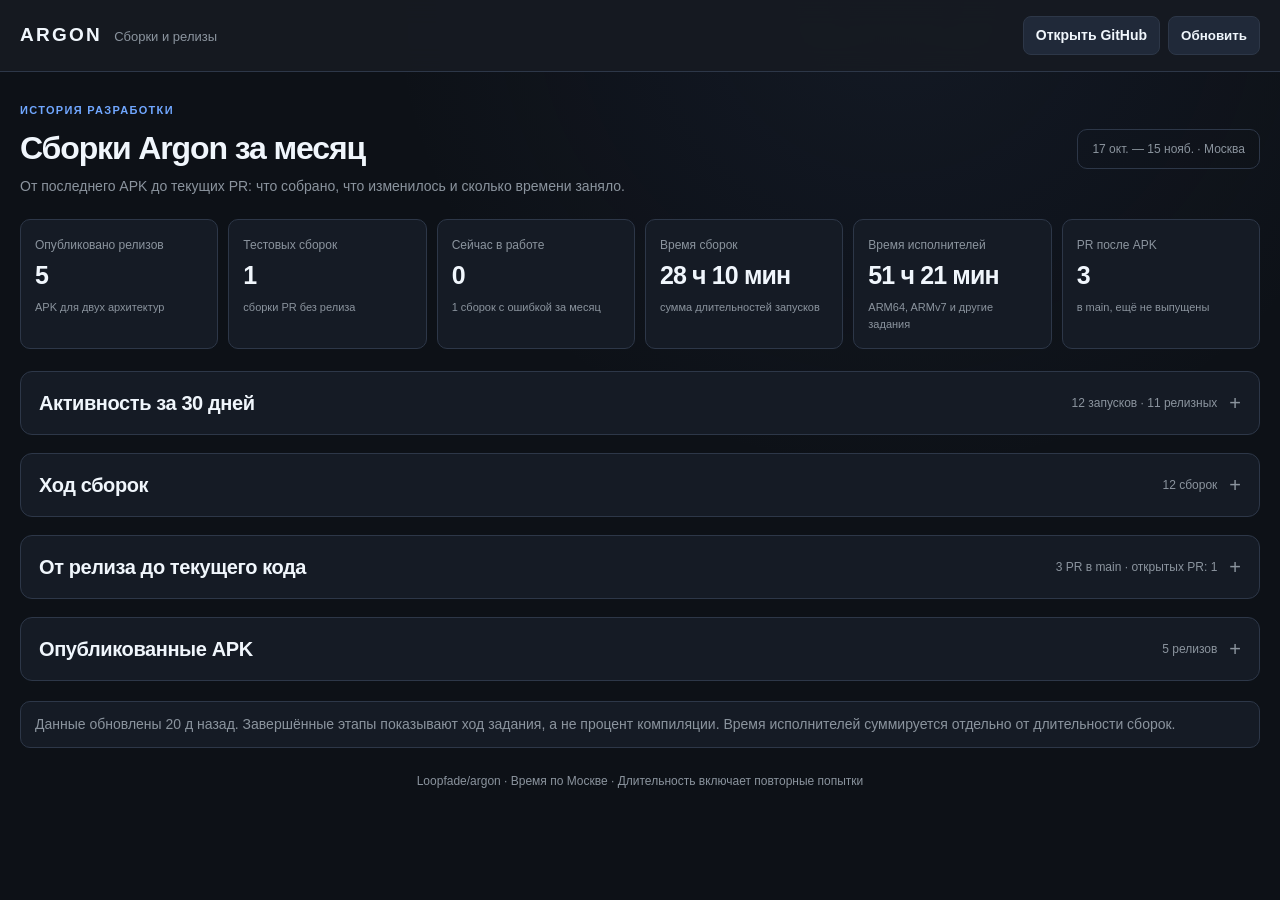
==== commit d4545909: "Сворачивать разделы панели и раскрывать сборки по нажатию" ====
--- a/index.html
+++ b/index.html
@@ -200,6 +200,18 @@
     .files{margin-top:12px;border-top:1px solid var(--border);font-size:12px}.files summary{cursor:pointer;padding-top:12px;color:var(--muted)}.file-row{display:grid;grid-template-columns:minmax(0,1fr) auto;gap:10px;padding:8px 0;border-bottom:1px solid var(--border)}.file-path{font-family:ui-monospace,monospace;font-size:11px;overflow-wrap:anywhere}.file-stats{white-space:nowrap}.notice-small{padding:12px 0;color:var(--muted);font-size:12px}.detail-panel[hidden]{display:none}
     @media(max-width:1050px){.overview-metrics{grid-template-columns:repeat(3,minmax(0,1fr))}.build-select{grid-template-columns:minmax(180px,1.5fr) minmax(100px,1fr) 95px}.build-status{display:none}.change-grid{grid-template-columns:1fr}.detail-panel .pipeline{grid-template-columns:repeat(3,minmax(0,1fr))}.day{min-height:75px}.month-grid{gap:3px}}
     @media(max-width:620px){.wrap{padding:0 14px 30px}.head{padding:13px 14px}.brand strong{font-size:17px}.brand span{font-size:11px}.actions{gap:5px}.actions .button{display:none}button{padding:7px 10px}.intro{margin:23px 0 18px;align-items:start;flex-direction:column;gap:12px}.intro h1{font-size:28px}.intro p{font-size:12px}.period{font-size:11px;padding:6px 9px}.overview-metrics{grid-template-columns:repeat(2,minmax(0,1fr));gap:8px}.overview-metrics .metric-value{font-size:23px}.overview-metrics .metric{padding:13px 12px}.metric-label{font-size:11px}.metric-hint{font-size:10px}.month-card{padding:14px}.month-grid{grid-template-columns:repeat(15,minmax(0,1fr));gap:4px;margin-top:14px}.day{min-height:65px}.day-bars{height:34px}.section-head h2{font-size:18px}.filters{width:100%}.filter{flex:1;padding:7px 6px;font-size:11px}.build-select{padding:14px 13px;grid-template-columns:minmax(0,1fr) 78px;gap:8px}.build-progress{grid-column:1;grid-row:2}.build-duration{grid-column:2;grid-row:1;font-size:11px;text-align:right}.build-status{display:block;grid-column:2;grid-row:2;text-align:right;font-size:10px}.build-row{grid-template-columns:minmax(0,1fr) 26px}.type-tag{font-size:9px}.build-name{font-size:12px;gap:6px}.detail-panel{padding:16px 12px}.detail-heading{display:block}.detail-heading .pill{margin-top:10px}.detail-panel .pipeline{grid-template-columns:repeat(2,minmax(0,1fr))}.detail-panel .metrics{grid-template-columns:repeat(2,minmax(0,1fr))}.detail-panel h2{font-size:18px}.stage-detail{min-height:0}.detail-meta{font-size:11px;gap:8px}.architecture-grid{gap:9px}.release-title{font-size:14px}.legend{gap:10px;font-size:10px}.pr-item h4{font-size:13px}.timeline{padding:10px}.step-name{white-space:normal}.step{font-size:11px}.kv{grid-template-columns:minmax(0,1fr) auto}.release-top{gap:8px}}
+
+    .section-collapse{margin-top:18px;border:1px solid var(--border);background:var(--panel);border-radius:12px;overflow:hidden}
+    .section-collapse>summary.section-head{margin:0;padding:16px 18px;list-style:none;cursor:pointer}
+    .section-collapse>summary h2{flex:1}.section-collapse>summary::after,.release-top::after,.pr-summary::after{content:"+";color:var(--muted);font-size:20px;font-weight:400}
+    .section-collapse[open]>summary::after,.release-item[open]>.release-top::after,.pr-item[open]>.pr-summary::after{content:"−"}
+    .section-content{padding:0 16px 16px}.section-collapse .month-card,.section-collapse .build-list{border:0;border-radius:0}
+    .section-collapse .month-card{padding-top:0}.build-filters{padding:0 16px 12px}.build-row{display:block}.build-select{list-style:none;cursor:pointer;position:relative;padding-right:42px}
+    .build-select::after{content:"+";position:absolute;right:16px;top:50%;transform:translateY(-50%);color:var(--muted);font-size:20px}.build-row[open]>.build-select::after{content:"−"}
+    .build-select::-webkit-details-marker,.section-collapse>summary::-webkit-details-marker,.release-top::-webkit-details-marker,.pr-summary::-webkit-details-marker{display:none}
+    .build-row[open]{box-shadow:inset 3px 0 var(--blue)}.build-body>.detail-panel{margin:0;border:0;border-top:1px solid var(--border);border-radius:0;background:var(--bg)}
+    .release-top,.pr-summary{list-style:none;cursor:pointer}.release-top{align-items:center}.release-body{padding-top:12px}.pr-summary{display:flex;gap:12px;align-items:center}.pr-summary h4{flex:1;margin:0}.pr-body{padding-top:10px}
+    .release-list{padding:0 16px 16px}.section-collapse .load-more{margin:0;border-radius:0;border-width:1px 0 0}.build-actions{display:flex;gap:14px;flex-wrap:wrap;font-size:12px}
   </style>
 </head>
 <body>
@@ -207,11 +219,10 @@
 <main class="wrap">
   <section class="intro"><div><div class="eyebrow">История разработки</div><h1>Сборки Argon за месяц</h1><p>От последнего APK до текущих PR: что собрано, что изменилось и сколько времени заняло.</p></div><div class="period" id="period">Последние 30 дней · Москва</div></section>
   <section class="overview-metrics" id="overview-metrics" aria-label="Итоги за месяц"></section>
-  <section class="card month-card"><div class="section-head" style="margin:0"><h2>Активность за 30 дней</h2><span class="meta" id="month-total"></span></div><div class="month-grid" id="month-grid" aria-label="Сборки по дням"></div><div class="legend"><span><i style="background:var(--blue)"></i>Релизные</span><span><i style="background:var(--purple)"></i>Тестовые</span><span><i style="background:var(--red)"></i>Были ошибки</span><button class="date-reset" id="date-reset" type="button" hidden>Все дни</button></div></section>
-  <section id="build-section"><div class="section-head"><h2>Ход сборок</h2><div class="filters" id="filters" aria-label="Вид сборки"><button class="filter" data-filter="all" aria-pressed="true">Все</button><button class="filter" data-filter="release" aria-pressed="false">Релизные</button><button class="filter" data-filter="test" aria-pressed="false">Тестовые</button><button class="filter" data-filter="active" aria-pressed="false">В работе</button></div></div><section class="card build-list" id="history"><div class="empty">Загрузка сборок…</div></section><button class="load-more" id="load-more" type="button" hidden>Показать ещё</button></section>
-  <section class="detail-panel" id="detail-panel" hidden><div class="detail-heading"><div><h2 id="detail-title"></h2><div class="subtle" id="detail-subtitle"></div></div><div class="pill" id="detail-state"></div></div><div class="detail-meta" id="detail-meta"></div><div class="metrics" id="metrics"></div><div class="pipeline" id="pipeline"></div><h3 class="section-title" id="timeline-title">Время этапов</h3><div class="timeline" id="timeline"></div><h3 class="section-title" id="architecture-title">Архитектуры и попытки</h3><div class="architecture-grid" id="architectures"></div><div class="card" id="artifacts-card" style="margin-top:14px"></div></section>
-  <div class="section-head" id="changes"><h2>От релиза до текущего кода</h2><span class="meta">Сравнение с исходниками опубликованного APK</span></div><div class="change-grid"><section class="card" id="unreleased"></section><section class="card"><h3>Открытые PR</h3><div id="open-prs"></div></section></div>
-  <div class="section-head"><h2>Опубликованные APK</h2><span class="meta">Состав и изменения каждого релиза</span></div><section class="release-list" id="releases"></section>
+  <details class="section-collapse" data-fold="activity"><summary class="section-head"><h2>Активность за 30 дней</h2><span class="meta" id="month-total"></span></summary><section class="card month-card"><div class="month-grid" id="month-grid" aria-label="Сборки по дням"></div><div class="legend"><span><i style="background:var(--blue)"></i>Релизные</span><span><i style="background:var(--purple)"></i>Тестовые</span><span><i style="background:var(--red)"></i>Были ошибки</span><button class="date-reset" id="date-reset" type="button" hidden>Все дни</button></div></section></details>
+  <details class="section-collapse" id="build-section" data-fold="builds"><summary class="section-head"><h2>Ход сборок</h2><span class="meta" id="build-count"></span></summary><div class="filters build-filters" id="filters" aria-label="Вид сборки"><button class="filter" data-filter="all" aria-pressed="true">Все</button><button class="filter" data-filter="release" aria-pressed="false">Релизные</button><button class="filter" data-filter="test" aria-pressed="false">Тестовые</button><button class="filter" data-filter="active" aria-pressed="false">В работе</button></div><section class="card build-list" id="history"><div class="empty">Загрузка сборок…</div></section><button class="load-more" id="load-more" type="button" hidden>Показать ещё</button></details>
+  <details class="section-collapse" data-fold="changes"><summary class="section-head"><h2>От релиза до текущего кода</h2><span class="meta" id="change-count"></span></summary><div class="change-grid section-content"><section class="card" id="unreleased"></section><section class="card"><h3>Открытые PR</h3><div id="open-prs"></div></section></div></details>
+  <details class="section-collapse" data-fold="releases"><summary class="section-head"><h2>Опубликованные APK</h2><span class="meta" id="release-count"></span></summary><section class="release-list" id="releases"></section></details>
   <div class="note" id="notice" role="status">Загрузка данных…</div><footer>Loopfade/argon · Время по Москве · Длительность включает повторные попытки</footer>
 </main>
 
@@ -374,7 +385,7 @@
     ).join("");
   }
 
-  function renderPipeline(latest, jobs, isTest=false) {
+  function renderPipeline(latest, jobs, isTest=false, target=$("pipeline")) {
     const parts = findJobs(jobs);
     const stages = [
       ["Образ Chromium", parts.gate, "Подготовка совместимого образа"],
@@ -384,7 +395,7 @@
       ["Вся сборка", latest, "От начала до завершения"]
     ];
 
-    $("pipeline").innerHTML = stages.map(row => {
+    const markup = stages.map(row => {
       const name=row[0], item=row[1], detail=row[2], s=state(item);
       return '<article class="stage">' +
         '<div class="stage-name"><span class="dot" style="background:var(--' +
@@ -395,9 +406,11 @@
         '<div class="stage-detail">' + esc(detail) + '</div>' +
       '</article>';
     }).join("");
-  }
-
-  function renderTimeline(latest, jobs) {
+    if(target)target.innerHTML=markup;
+    return markup;
+  }
+
+  function renderTimeline(latest, jobs, target=$("timeline")) {
     const parts=findJobs(jobs);
     const runStart=startTime(latest);
     const runEnd=endTime(latest);
@@ -410,7 +423,7 @@
       ["Публикация", parts.publish]
     ].filter(row => row[1]);
 
-    $("timeline").innerHTML = rows.map(row => {
+    const markup = rows.map(row => {
       const name=row[0], item=row[1];
       const bars=jobAttempts(item).map(attempt => {
         const start=startTime(attempt), end=endTime(attempt);
@@ -429,6 +442,8 @@
         '<div class="timeline-time">' + esc(formatDuration(durationMs(item))) + '</div>' +
       '</div>';
     }).join("");
+    if(target)target.innerHTML=markup;
+    return markup;
   }
 
   function jobAttempts(job) {
@@ -511,9 +526,9 @@
     return dedup;
   }
 
-  function renderArchitecture(name, job) {
+  function renderArchitecture(name, job, foldPrefix="") {
     if (!job) {
-      return '<details class="arch"><summary><div class="arch-title">' + esc(name) +
+      return '<details class="arch" data-fold="'+esc(foldPrefix+'arch/'+name)+'"><summary><div class="arch-title">' + esc(name) +
         '</div><div class="arch-summary">Ожидает</div></summary></details>';
     }
     const s=state(job);
@@ -522,7 +537,7 @@
     const restore=stepDuration(job,"Restore compiler cache","Восстановить кеш компиляции");
     const attempts=jobAttempts(job);
 
-    return '<details class="arch">' +
+    return '<details class="arch" data-fold="'+esc(foldPrefix+'arch/'+name)+'">' +
       '<summary><div class="arch-title"><span class="dot" style="background:var(--' +
         (s.key === "success" ? "green" : s.key === "failure" ? "red" : s.key === "progress" ? "yellow" : "muted") +
         ')"></span>' + esc(name) + '</div>' +
@@ -583,8 +598,30 @@
     return {finished,total:jobs.length,percent:jobs.length?Math.round(finished/jobs.length*100):0};
   }
   function filteredBuilds() {return (model?.builds || []).filter(b=>(filters.kind==="all" || b.kind===filters.kind || (filters.kind==="active" && b.run.status!=="completed")) && (!filters.date || dayKey(b.run.created_at)===filters.date));}
-  function selectedBuild() {return filteredBuilds().find(b=>String(b.run.id)===String(model.selectedRunId)) || filteredBuilds()[0] || null;}
-  function selectBuild(runId) {model.selectedRunId=String(runId);renderModel();}
+  function disclosureState() {return model.disclosures ||= new Map();}
+  function openBuilds() {$("build-section").open=true;disclosureState().set("builds",true);}
+  function disclosureNodes(root=document) {return Array.from(root.querySelectorAll?.("details[data-fold]") || []);}
+  function rememberDisclosures() {for(const node of disclosureNodes())disclosureState().set(node.dataset.fold,node.open);}
+  function loadBuildBody(node) {
+    if(node.isConnected===false)return;
+    const body=node.querySelector("[data-build-body]");
+    const build=model.builds.find(b=>String(b.run.id)===node.dataset.buildId);
+    if(!body || !build || body.dataset.loaded)return;
+    body.innerHTML=buildDetails(build);body.dataset.loaded="true";restoreDisclosures(body);
+  }
+  function restoreDisclosures(root=document) {
+    for(const node of disclosureNodes(root)){
+      if(disclosureState().has(node.dataset.fold))node.open=disclosureState().get(node.dataset.fold);
+      if(node.open && node.dataset.buildId)loadBuildBody(node);
+      if(node.dataset.foldBound)continue;
+      node.dataset.foldBound="true";
+      node.addEventListener("toggle",()=>{
+        if(node.isConnected===false)return;
+        disclosureState().set(node.dataset.fold,node.open);
+        if(node.open && node.dataset.buildId)loadBuildBody(node);
+      });
+    }
+  }
   function compactDuration(value) {if(value>=3600000)return Math.floor(value/3600000)+" ч "+Math.floor(value/60000)%60+" мин";return formatDuration(value);}
   function metric(label,value,hint,runId=null) {return '<div class="metric"><div class="metric-label">'+esc(label)+'</div><div class="metric-value"'+(runId?' data-live-run="'+esc(runId)+'"':'')+'>'+esc(value)+'</div><div class="metric-hint">'+esc(hint || "")+'</div></div>';}
   function renderOverview() {
@@ -601,36 +638,30 @@
     $("month-total").textContent=builds.length+" запусков · "+builds.filter(b=>b.kind==="release").length+" релизных";
     const max=Math.max(1,...(model.days||[]).map(d=>Math.max(d.release+d.legacy,d.test)));
     $("month-grid").innerHTML=(model.days||[]).map(d=>'<button type="button" class="day'+(d.failed?' failed':'')+'" data-day="'+esc(d.date)+'" aria-pressed="'+(filters.date===d.date)+'" aria-label="'+esc(dayText(d.date)+": запусков "+d.builds+", релизных "+d.release+", тестовых "+d.test+", ошибок "+d.failed)+'" title="'+esc(dayText(d.date)+" · "+d.builds+" запусков")+'"><span class="day-bars"><span class="day-bar" style="height:'+((d.release+d.legacy)/max*100)+'%"></span><span class="day-bar test" style="height:'+(d.test/max*100)+'%"></span></span><span class="day-num">'+d.date.slice(-2)+'</span></button>').join("");
-    $("month-grid").querySelectorAll("[data-day]").forEach(button=>button.addEventListener("click",()=>{filters.date=filters.date===button.dataset.day?"":button.dataset.day;filters.limit=20;renderModel();}));
+    $("month-grid").querySelectorAll("[data-day]").forEach(button=>button.addEventListener("click",()=>{filters.date=filters.date===button.dataset.day?"":button.dataset.day;filters.limit=20;openBuilds();renderModel();}));
     $("date-reset").hidden=!filters.date;
   }
   function renderHistory() {
     const builds=filteredBuilds();
+    $("build-count").textContent=builds.length+" "+plural(builds.length,"сборка","сборки","сборок");
     $("filters").querySelectorAll("[data-filter]").forEach(b=>b.setAttribute("aria-pressed",String(filters.kind===b.dataset.filter)));
     $("history").innerHTML=builds.slice(0,filters.limit).map(b=>{
-      const r=b.run,p=progress(b),s=state(r),selected=String(r.id)===String(selectedBuild()?.run.id);
-      return '<article class="build-row'+(selected?' selected':'')+'"><button type="button" class="build-select" data-run-id="'+esc(r.id)+'" aria-label="'+esc(kindLabel(b)+" сборка №"+r.run_number+", "+s.label)+'"><div><div class="build-name"><span class="type-tag '+esc(b.kind)+'">'+esc(kindLabel(b))+'</span><span>№'+esc(r.run_number)+'</span>'+(b.pr_number?'<span>PR №'+esc(b.pr_number)+'</span>':'')+'</div><div class="build-sub">'+esc((b.release?.tag_name || b.baseline_tag || (b.kind==="test"?"Без публикации релиза":"APK ещё не опубликован"))+" · "+dateText(r.created_at))+'</div></div><div class="build-progress"><div class="stage-count">'+(p.total?'Завершено этапов: '+p.finished+' / '+p.total:'Ожидание заданий')+'</div><div class="stage-meter" role="progressbar" aria-label="Завершённые этапы" aria-valuenow="'+p.finished+'" aria-valuemax="'+(p.total||1)+'"><span style="width:'+p.percent+'%"></span></div></div><div class="build-duration" data-live-run="'+esc(r.id)+'">'+esc(formatDuration(durationMs(r)))+'</div><div class="build-status '+statusTextClass(r)+'">'+esc(s.label)+'</div></button>'+link(r.html_url,"↗","build-link")+'</article>';
+      const r=b.run,p=progress(b),s=state(r),key="build/"+r.id,expanded=disclosureState().get(key)===true;
+      return '<details class="build-row" data-fold="'+esc(key)+'" data-build-id="'+esc(r.id)+'"'+(expanded?' open':'')+'><summary class="build-select" aria-label="'+esc(kindLabel(b)+" сборка №"+r.run_number+", "+s.label)+'"><div><div class="build-name"><span class="type-tag '+esc(b.kind)+'">'+esc(kindLabel(b))+'</span><span>№'+esc(r.run_number)+'</span>'+(b.pr_number?'<span>PR №'+esc(b.pr_number)+'</span>':'')+'</div><div class="build-sub">'+esc((b.release?.tag_name || b.baseline_tag || (b.kind==="test"?"Без публикации релиза":"APK ещё не опубликован"))+" · "+dateText(r.created_at))+'</div></div><div class="build-progress"><div class="stage-count">'+(p.total?'Завершено этапов: '+p.finished+' / '+p.total:'Ожидание заданий')+'</div><div class="stage-meter" role="progressbar" aria-label="Завершённые этапы" aria-valuenow="'+p.finished+'" aria-valuemax="'+(p.total||1)+'"><span style="width:'+p.percent+'%"></span></div></div><div class="build-duration" data-live-run="'+esc(r.id)+'">'+esc(formatDuration(durationMs(r)))+'</div><div class="build-status '+statusTextClass(r)+'">'+esc(s.label)+'</div></summary><div class="build-body" data-build-body'+(expanded?' data-loaded="true"':'')+'>'+ (expanded?buildDetails(b):'') +'</div></details>';
     }).join("") || '<div class="empty">'+(filters.kind==="active"?'Сейчас нет активных сборок.':filters.date?'В этот день сборок не было.':'Сборок за выбранный период пока нет.')+'</div>';
-    $("history").querySelectorAll("[data-run-id]").forEach(row=>row.addEventListener("click",()=>selectBuild(row.dataset.runId)));
     $("load-more").hidden=builds.length<=filters.limit;
   }
-  function renderArtifacts(artifacts,run) {
+  function renderArtifacts(artifacts,run,target=$("artifacts-card")) {
     const list=(artifacts.artifacts||[]).filter(a=>/^Argon-(arm64|arm)-/.test(a.name));
-    $("artifacts-card").innerHTML='<h3>APK этой сборки</h3>'+(list.length?'<ul class="artifacts">'+list.map(a=>'<li>'+esc(a.name)+' <span class="artifact-size">'+esc(formatBytes(a.size_in_bytes))+(a.expired || (a.expires_at&&ms(a.expires_at)<Date.now())?' · срок хранения истёк':'')+'</span></li>').join("")+'</ul><p>'+link(run.html_url,"Открыть сборку и скачать APK")+'</p>':'<div class="subtle">Готовые артефакты APK пока отсутствуют. Успех сборки подтверждается отдельно от наличия файлов.</div>');
-  }
-  function renderDetail() {
-    const b=selectedBuild();$("detail-panel").hidden=!b;if(!b)return;
-    const r=b.run,p=progress(b);
-    $("detail-title").textContent=kindLabel(b)+" сборка №"+r.run_number;
-    $("detail-subtitle").textContent=(b.pr_number?"PR №"+b.pr_number+" · ":"")+(b.kind==="test"?"Отдельное тестовое приложение Argon Test":"Релизное приложение Argon");
-    renderPill($("detail-state"),r);
-    $("detail-meta").innerHTML=link(r.html_url,"Открыть журнал сборки")+'<span>Начало: '+esc(dateText(r.first_started_at||r.created_at))+'</span><span>Исходники: '+(b.source_sha?link('https://github.com/'+model.repository+'/commit/'+b.source_sha,b.source_sha.slice(0,8)):'не установлены')+'</span><span>Повторных попыток: '+Math.max(0,(r.run_attempt||1)-1)+'</span>';
-    renderMetrics(r,b.jobs||[]);
-    const extra=metric("Работа исполнителей",formatDuration(r.runner_ms),"сумма заданий, без ожидания")+metric(b.kind==="test"?"PR для проверки":"Новых PR в APK",b.kind==="test"?(b.pr_number?'№'+b.pr_number:'—'):(b.pr_count ?? '—'),b.kind==="test"?'закреплённый коммит':b.baseline_tag || 'от предыдущего APK');
-    $("metrics").innerHTML=metric("Вся сборка",formatDuration(durationMs(r)),"включая ожидание повторов",r.id)+extra;
-    renderPipeline(r,b.jobs||[],b.kind==="test");renderTimeline(r,b.jobs||[]);renderArchitectures(b.jobs||[]);renderArtifacts({artifacts:b.artifacts||[]},r);
-    $("timeline-title").textContent="Время этапов · завершено "+p.finished+" из "+p.total;
-    $("architecture-title").textContent="Архитектуры и попытки";
+    const markup='<h3>APK этой сборки</h3>'+(list.length?'<ul class="artifacts">'+list.map(a=>'<li>'+esc(a.name)+' <span class="artifact-size">'+esc(formatBytes(a.size_in_bytes))+(a.expired || (a.expires_at&&ms(a.expires_at)<Date.now())?' · срок хранения истёк':'')+'</span></li>').join("")+'</ul><p>'+link(run.html_url,"Открыть сборку и скачать APK")+'</p>':'<div class="subtle">Готовые артефакты APK пока отсутствуют. Успех сборки подтверждается отдельно от наличия файлов.</div>');
+    if(target)target.innerHTML=markup;
+    return markup;
+  }
+  function buildDetails(b) {
+    const r=b.run,p=progress(b),s=state(r),prefix="build/"+r.id+"/";
+    const metrics=metric("Вся сборка",formatDuration(durationMs(r)),"включая ожидание повторов",r.id)+metric("Работа исполнителей",formatDuration(r.runner_ms),"сумма заданий, без ожидания")+metric(b.kind==="test"?"PR для проверки":"Новых PR в APK",b.kind==="test"?(b.pr_number?'№'+b.pr_number:'—'):(b.pr_count ?? '—'),b.kind==="test"?'закреплённый коммит':b.baseline_tag || 'от предыдущего APK');
+    const parts=findJobs(b.jobs||[]);
+    return '<div class="detail-panel"><div class="detail-heading"><div><h2>'+esc(kindLabel(b)+" сборка №"+r.run_number)+'</h2><div class="subtle">'+esc((b.pr_number?"PR №"+b.pr_number+" · ":"")+(b.kind==="test"?"Отдельное тестовое приложение Argon Test":"Релизное приложение Argon"))+'</div></div><div class="pill status-'+esc(s.key)+'"><span class="dot"></span><span>'+esc(s.label)+'</span></div></div><div class="detail-meta">'+link(r.html_url,"Журнал сборки в GitHub")+'<span>Начало: '+esc(dateText(r.first_started_at||r.created_at))+'</span><span>Исходники: '+(b.source_sha?link('https://github.com/'+model.repository+'/commit/'+b.source_sha,b.source_sha.slice(0,8)):'не установлены')+'</span><span>Повторных попыток: '+Math.max(0,(r.run_attempt||1)-1)+'</span></div><div class="metrics">'+metrics+'</div><div class="pipeline">'+renderPipeline(r,b.jobs||[],b.kind==="test",null)+'</div><h3 class="section-title">Время этапов · завершено '+p.finished+' из '+p.total+'</h3><div class="timeline">'+renderTimeline(r,b.jobs||[],null)+'</div><h3 class="section-title">Архитектуры и попытки</h3><div class="architecture-grid">'+renderArchitecture("arm64-v8a",parts.arm64,prefix)+renderArchitecture("armeabi-v7a",parts.arm,prefix)+'</div><div class="card" style="margin-top:14px">'+renderArtifacts({artifacts:b.artifacts||[]},r,null)+'</div></div>';
   }
   function diffValues(diff) {
     if(!diff) return '<p class="subtle">Сравнение исходников пока недоступно.</p>';
@@ -640,20 +671,20 @@
   function prsList(prs) {return prs?.length?'<ul class="pr-list">'+prs.map(p=>'<li>'+link(p.html_url,'#'+p.number+' '+p.title)+'</li>').join("")+'</ul>':'';}
   function filesList(diff) {
     if(!diff?.files?.length)return '';
-    return '<details class="files"><summary>Изменённые файлы ('+diff.files.length+(diff.files_complete?'':'+')+')</summary>'+diff.files.map(f=>'<div class="file-row"><span class="file-path">'+esc(f.filename)+(f.previous_filename?'<br>← '+esc(f.previous_filename):'')+'</span><span class="file-stats"><span class="add">+'+esc(f.additions||0)+'</span> <span class="del">−'+esc(f.deletions||0)+'</span></span></div>').join("")+'</details>';
+    return '<details class="files" data-fold="unreleased-files"><summary>Изменённые файлы ('+diff.files.length+(diff.files_complete?'':'+')+')</summary>'+diff.files.map(f=>'<div class="file-row"><span class="file-path">'+esc(f.filename)+(f.previous_filename?'<br>← '+esc(f.previous_filename):'')+'</span><span class="file-stats"><span class="add">+'+esc(f.additions||0)+'</span> <span class="del">−'+esc(f.deletions||0)+'</span></span></div>').join("")+'</details>';
   }
   function renderChanges() {
     const u=model.unreleased||{},release=model.release;
     $("unreleased").innerHTML='<h3>Что ещё не вошло в APK</h3><div class="subtle">'+(release?'После '+esc(release.tag_name):'Опубликованного APK пока нет')+'</div>'+diffValues(u.comparison)+(u.pr_count!=null?'<p><strong>'+esc(u.pr_count)+' PR</strong> уже слиты в main после этого APK.</p>':'')+prsList(u.included_prs)+(u.comparison?.html_url?'<div class="pr-links">'+link(u.comparison.html_url,'Открыть полный diff с main')+'</div>':'')+filesList(u.comparison);
     $("open-prs").innerHTML=(model.open_prs||[]).map(pr=>{
       const current=pr.test_runs?.find(t=>t.current),older=pr.test_runs?.length;
-      return '<article class="pr-item"><h4>'+link(pr.html_url,'#'+pr.number+' '+pr.title)+'</h4><span class="pr-state">'+(pr.draft?'Черновик':'Открыт')+' · '+esc(pr.author||'')+' · '+esc(timeAgo(pr.updated_at))+'</span><div class="diff-values"><span>'+esc(pr.changed_files??'—')+' файлов в PR</span><span class="add">+'+esc(pr.additions??'—')+'</span><span class="del">−'+esc(pr.deletions??'—')+'</span></div><p>'+(current?'Тест текущего коммита: '+link(current.html_url,state(current).label):older?'Есть тест предыдущего коммита. Текущий ещё не собран.':'Тестовая сборка текущего коммита ещё не найдена.')+'</p><p>От опубликованного APK до ветки PR:</p>'+diffValues(pr.comparison)+'<div class="pr-links">'+link(pr.html_url+'/files','Только изменения PR')+(pr.comparison?.html_url?link(pr.comparison.html_url,'Diff от APK'):'')+'</div></article>';
+      return '<details class="pr-item" data-fold="pr/'+esc(pr.number)+'"><summary class="pr-summary"><h4>'+esc('#'+pr.number+' '+pr.title)+'</h4></summary><div class="pr-body"><span class="pr-state">'+(pr.draft?'Черновик':'Открыт')+' · '+esc(pr.author||'')+' · '+esc(timeAgo(pr.updated_at))+'</span><div class="diff-values"><span>'+esc(pr.changed_files??'—')+' файлов в PR</span><span class="add">+'+esc(pr.additions??'—')+'</span><span class="del">−'+esc(pr.deletions??'—')+'</span></div><p>'+(current?'Тест текущего коммита: '+link(current.html_url,state(current).label):older?'Есть тест предыдущего коммита. Текущий ещё не собран.':'Тестовая сборка текущего коммита ещё не найдена.')+'</p><p>От опубликованного APK до ветки PR:</p>'+diffValues(pr.comparison)+'<div class="pr-links">'+link(pr.html_url,'Открыть PR в GitHub')+link(pr.html_url+'/files','Только изменения PR')+(pr.comparison?.html_url?link(pr.comparison.html_url,'Diff от APK'):'')+'</div></div></details>';
     }).join("") || '<div class="subtle">Открытых PR в main сейчас нет.</div>';
   }
   function renderReleases() {
-    $("releases").innerHTML=(model.releases||[]).map(r=>'<article class="release-item"><div class="release-top"><div><div class="release-title">'+link(r.html_url,r.tag_name||r.name)+'</div><div class="subtle">'+esc(dateText(r.published_at))+' · '+(r.source_sha?link('https://github.com/'+model.repository+'/commit/'+r.source_sha,r.source_sha.slice(0,8)):'исходники не установлены')+'</div></div><div class="pr-number">'+esc(r.pr_count??'—')+'<small>'+ (r.initial_release?'PR в истории':'новых PR') +'</small></div></div><div class="subtle" style="margin-top:10px">Подтверждённых слияний PR в истории: '+esc(r.total_pr_count??'—')+' слитых PR. Новые PR считаются от предыдущего доступного APK.</div>'+diffValues(r.comparison)+'<div class="downloads">'+(r.assets||[]).filter(a=>a.name.endsWith('.apk')).map(a=>link(a.browser_download_url,a.name.includes('arm64')?'Скачать ARM64':'Скачать ARMv7','download')).join('')+(r.comparison?.html_url?link(r.comparison.html_url,'Все изменения','download'):'')+'</div>'+(r.included_prs?.length?'<details class="files"><summary>Какие PR вошли в релиз</summary>'+prsList(r.included_prs)+'</details>':'')+'</article>').join('') || '<div class="card empty">Опубликованных релизов пока нет.</div>';
-  }
-  function renderModel() {if(!model)return;renderOverview();renderHistory();renderDetail();renderChanges();renderReleases();}
+    $("releases").innerHTML=(model.releases||[]).map(r=>'<details class="release-item" data-fold="release/'+esc(r.id||r.tag_name)+'"><summary class="release-top"><div><div class="release-title">'+esc(r.tag_name||r.name)+'</div><div class="subtle">'+esc(dateText(r.published_at))+' · '+(r.source_sha?link('https://github.com/'+model.repository+'/commit/'+r.source_sha,r.source_sha.slice(0,8)):'исходники не установлены')+'</div></div><div class="pr-number">'+esc(r.pr_count??'—')+'<small>'+ (r.initial_release?'PR в истории':'новых PR') +'</small></div></summary><div class="release-body"><div class="subtle" style="margin-top:10px">Подтверждённых слияний PR в истории: '+esc(r.total_pr_count??'—')+' слитых PR. Новые PR считаются от предыдущего доступного APK.</div>'+diffValues(r.comparison)+'<div class="downloads">'+link(r.html_url,'Релиз в GitHub','download')+(r.assets||[]).filter(a=>a.name.endsWith('.apk')).map(a=>link(a.browser_download_url,a.name.includes('arm64')?'Скачать ARM64':'Скачать ARMv7','download')).join('')+(r.comparison?.html_url?link(r.comparison.html_url,'Все изменения','download'):'')+'</div>'+(r.included_prs?.length?'<details class="files" data-fold="release-prs/'+esc(r.id||r.tag_name)+'"><summary>Какие PR вошли в релиз</summary>'+prsList(r.included_prs)+'</details>':'')+'</div></details>').join('') || '<div class="card empty">Опубликованных релизов пока нет.</div>';
+  }
+  function renderModel() {if(!model)return;rememberDisclosures();renderOverview();renderHistory();renderChanges();renderReleases();$("change-count").textContent=(model.unreleased?.pr_count ?? "—")+" PR в main · открытых PR: "+(model.open_prs||[]).length;$("release-count").textContent=(model.releases||[]).length+" "+plural((model.releases||[]).length,"релиз","релиза","релизов");restoreDisclosures();}
   function normalizeSnapshot(snapshot) {
     const builds=(snapshot.builds||[]).map(b=>({...b,kind:b.kind||'release'}));
     return {...snapshot,repository:snapshot.repository||'Loopfade/argon',builds,releases:snapshot.releases||(snapshot.release?[snapshot.release]:[]),days:snapshot.days||[],open_prs:snapshot.open_prs||[]};
@@ -662,8 +693,8 @@
     const refresh=$("refresh");refresh.disabled=true;refresh.textContent="Обновляется…";
     try {
       const snapshot=normalizeSnapshot(await requestSnapshot());
-      const previous=model?.selectedRunId;
-      model={...snapshot,selectedRunId:previous||snapshot.builds[0]?.run.id};renderModel();
+      const disclosures=model?.disclosures || new Map();
+      model={...snapshot,disclosures};renderModel();
       $("notice").classList.remove("error");
       $("notice").textContent='Данные обновлены '+timeAgo(snapshot.generated_at)+'. Завершённые этапы показывают ход задания, а не процент компиляции. Время исполнителей суммируется отдельно от длительности сборок.'+(snapshot.window?.partial?' История запусков получена не полностью.':'')+(!snapshot.schema_version?' История за 30 дней обновляется.':'');
     } catch(error) {
@@ -674,7 +705,7 @@
   $("refresh").addEventListener("click",loadDashboard);
   $("filters").querySelectorAll("[data-filter]").forEach(button=>button.addEventListener("click",()=>{filters.kind=button.dataset.filter;filters.limit=20;renderModel();}));
   $("date-reset").addEventListener("click",()=>{filters.date="";renderModel();});
-  $("load-more").addEventListener("click",()=>{filters.limit+=20;renderHistory();});
+  $("load-more").addEventListener("click",()=>{filters.limit+=20;renderModel();});
   loadDashboard();
   setInterval(loadDashboard,60*1000);
   setInterval(()=>{
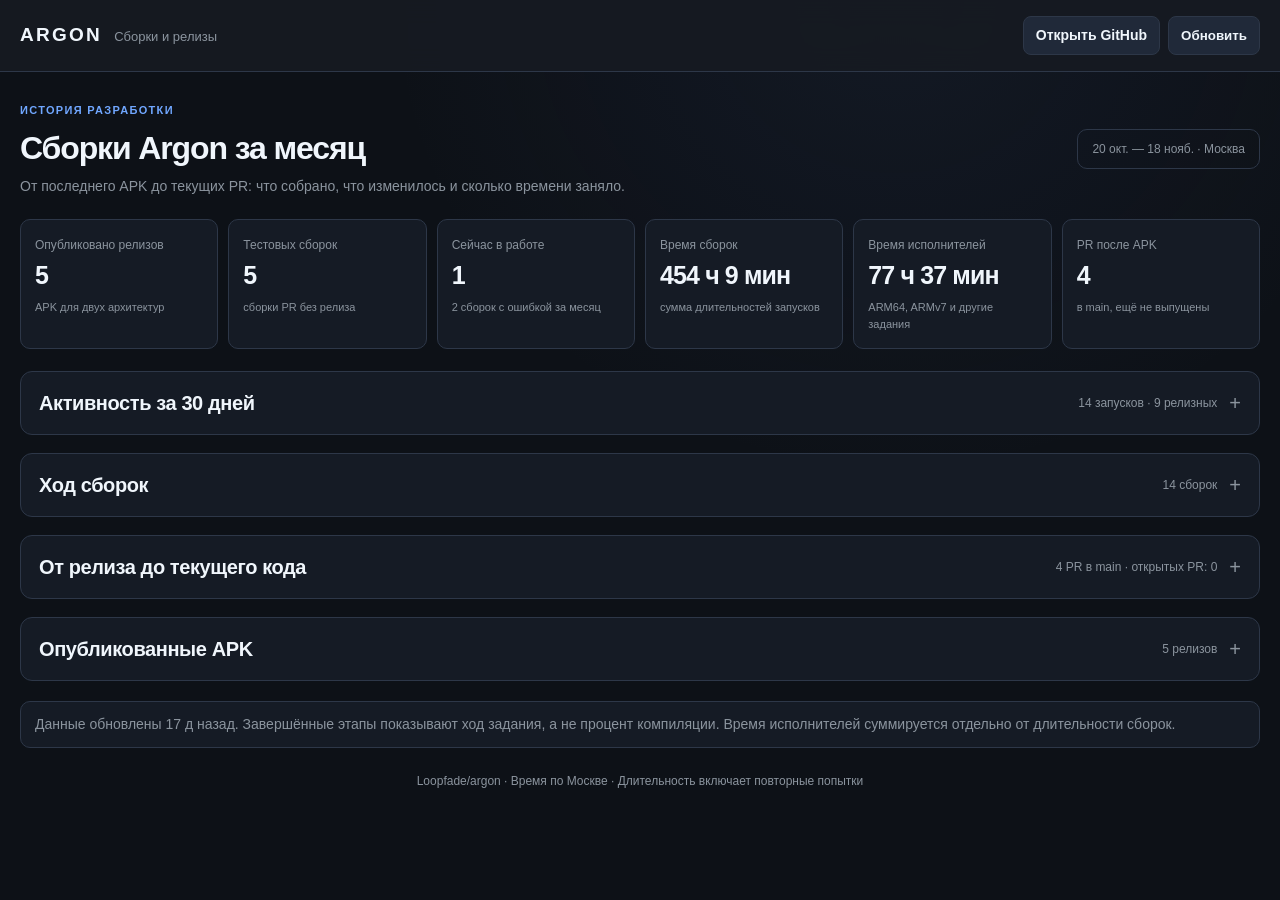
==== commit 8c6615f9: "Fix dashboard Chromium version in index.html" ====
--- a/index.html
+++ b/index.html
@@ -189,7 +189,7 @@
     .filters{display:flex;gap:5px;flex-wrap:wrap}.filter{font-size:12px;font-weight:500;padding:7px 10px;background:transparent}.filter[aria-pressed=true]{background:var(--panel2);border-color:var(--blue);color:var(--blue)}
     .build-list{padding:0;overflow:hidden}.build-row{display:grid;grid-template-columns:minmax(0,1fr) 40px;border-top:1px solid var(--border)}.build-row:first-child{border-top:0}.build-row.selected{background:rgba(112,167,255,.06);box-shadow:inset 3px 0 var(--blue)}
     .build-select{border:0;background:none;border-radius:0;width:100%;padding:16px 18px;display:grid;grid-template-columns:minmax(220px,1.7fr) minmax(120px,1fr) 100px 100px;align-items:center;gap:18px;text-align:left;font-weight:400}.build-select:hover{background:rgba(255,255,255,.025)}
-    .build-name{display:flex;gap:9px;align-items:center;flex-wrap:wrap;font-weight:700}.build-sub{font-size:11px;color:var(--muted);margin-top:5px;overflow:hidden;text-overflow:ellipsis;white-space:nowrap}.build-duration{font-weight:700;font-variant-numeric:tabular-nums;font-size:13px}.build-status{font-size:11px;font-weight:700}
+    .build-name{display:flex;gap:9px;align-items:center;flex-wrap:wrap;font-weight:700}.build-sub{font-size:11px;color:var(--muted);margin-top:5px;overflow:hidden;text-overflow:ellipsis;white-space:nowrap}.build-version{color:var(--text);font-weight:600}.build-ref{white-space:normal;overflow-wrap:anywhere}.build-duration{font-weight:700;font-variant-numeric:tabular-nums;font-size:13px}.build-status{font-size:11px;font-weight:700}
     .build-link{display:flex;align-items:center;justify-content:center;font-size:18px;color:var(--muted)}.stage-meter{height:4px;background:var(--border);border-radius:99px;overflow:hidden;margin:7px 0 4px}.stage-meter span{display:block;height:100%;background:var(--blue)}.stage-count{font-size:11px;color:var(--muted)}
     .empty{padding:28px 18px;color:var(--muted);font-size:13px;text-align:center}.load-more{width:100%;margin-top:10px;font-size:12px}.detail-panel{margin-top:22px;background:var(--panel);border:1px solid var(--border);border-radius:14px;padding:22px}
     .detail-panel h2{margin:0 0 6px;font-size:21px}.detail-heading{display:flex;gap:15px;justify-content:space-between;align-items:start}.detail-heading .pill{font-size:11px;padding:6px 10px}.detail-panel .pipeline{grid-template-columns:repeat(5,minmax(0,1fr));gap:8px;margin:17px 0}.detail-panel .stage{padding:12px;background:var(--bg)}.stage-name{font-size:12px;min-height:32px}.stage-status{font-size:11px}.stage-time{font-size:16px}.stage-detail{min-height:30px;font-size:10px}
@@ -585,6 +585,11 @@
   }
   function plural(n,one,few,many) {return n%10===1&&n%100!==11?one:n%10>=2&&n%10<=4&&(n%100<12||n%100>14)?few:many;}
   function kindLabel(build) {return ({release:"Релизная",test:"Тестовая",legacy:"Архивная"})[build.kind] || "Сборка";}
+  function buildReference(build) {
+    if (build.release?.tag_name) return "Опубликованный релиз: " + build.release.tag_name;
+    if (build.baseline_tag) return "Базовый релиз для сравнения: " + build.baseline_tag;
+    return build.kind==="test" ? "Без публикации релиза" : "APK ещё не опубликован";
+  }
   function translateStep(name) {
     const labels={"Build, sign and verify APK":"Собрать, подписать и проверить APK","Start one uninterrupted APK build":"Запустить непрерывную сборку APK","Collect actual build result":"Получить результат сборки","Restore compiler cache":"Восстановить кеш компиляции","Save compiler cache":"Сохранить кеш компиляции","Inspect compiler cache and stop compilation":"Проверить кеш и остановить компиляцию","Upload verified APK and provenance":"Загрузить APK и данные о сборке"};
     if (labels[name]) return labels[name];
@@ -647,7 +652,7 @@
     $("filters").querySelectorAll("[data-filter]").forEach(b=>b.setAttribute("aria-pressed",String(filters.kind===b.dataset.filter)));
     $("history").innerHTML=builds.slice(0,filters.limit).map(b=>{
       const r=b.run,p=progress(b),s=state(r),key="build/"+r.id,expanded=disclosureState().get(key)===true;
-      return '<details class="build-row" data-fold="'+esc(key)+'" data-build-id="'+esc(r.id)+'"'+(expanded?' open':'')+'><summary class="build-select" aria-label="'+esc(kindLabel(b)+" сборка №"+r.run_number+", "+s.label)+'"><div><div class="build-name"><span class="type-tag '+esc(b.kind)+'">'+esc(kindLabel(b))+'</span><span>№'+esc(r.run_number)+'</span>'+(b.pr_number?'<span>PR №'+esc(b.pr_number)+'</span>':'')+'</div><div class="build-sub">'+esc((b.release?.tag_name || b.baseline_tag || (b.kind==="test"?"Без публикации релиза":"APK ещё не опубликован"))+" · "+dateText(r.created_at))+'</div></div><div class="build-progress"><div class="stage-count">'+(p.total?'Завершено этапов: '+p.finished+' / '+p.total:'Ожидание заданий')+'</div><div class="stage-meter" role="progressbar" aria-label="Завершённые этапы" aria-valuenow="'+p.finished+'" aria-valuemax="'+(p.total||1)+'"><span style="width:'+p.percent+'%"></span></div></div><div class="build-duration" data-live-run="'+esc(r.id)+'">'+esc(formatDuration(durationMs(r)))+'</div><div class="build-status '+statusTextClass(r)+'">'+esc(s.label)+'</div></summary><div class="build-body" data-build-body'+(expanded?' data-loaded="true"':'')+'>'+ (expanded?buildDetails(b):'') +'</div></details>';
+      return '<details class="build-row" data-fold="'+esc(key)+'" data-build-id="'+esc(r.id)+'"'+(expanded?' open':'')+'><summary class="build-select" aria-label="'+esc(kindLabel(b)+" сборка №"+r.run_number+", "+s.label)+'"><div><div class="build-name"><span class="type-tag '+esc(b.kind)+'">'+esc(kindLabel(b))+'</span><span>№'+esc(r.run_number)+'</span>'+(b.pr_number?'<span>PR №'+esc(b.pr_number)+'</span>':'')+'</div><div class="build-sub"><span class="build-version">'+esc("Chromium "+(b.chromium_version || "версия неизвестна"))+'</span> · '+esc(dateText(r.created_at))+'</div><div class="build-sub build-ref">'+esc(buildReference(b))+'</div></div><div class="build-progress"><div class="stage-count">'+(p.total?'Завершено этапов: '+p.finished+' / '+p.total:'Ожидание заданий')+'</div><div class="stage-meter" role="progressbar" aria-label="Завершённые этапы" aria-valuenow="'+p.finished+'" aria-valuemax="'+(p.total||1)+'"><span style="width:'+p.percent+'%"></span></div></div><div class="build-duration" data-live-run="'+esc(r.id)+'">'+esc(formatDuration(durationMs(r)))+'</div><div class="build-status '+statusTextClass(r)+'">'+esc(s.label)+'</div></summary><div class="build-body" data-build-body'+(expanded?' data-loaded="true"':'')+'>'+ (expanded?buildDetails(b):'') +'</div></details>';
     }).join("") || '<div class="empty">'+(filters.kind==="active"?'Сейчас нет активных сборок.':filters.date?'В этот день сборок не было.':'Сборок за выбранный период пока нет.')+'</div>';
     $("load-more").hidden=builds.length<=filters.limit;
   }
@@ -661,7 +666,7 @@
     const r=b.run,p=progress(b),s=state(r),prefix="build/"+r.id+"/";
     const metrics=metric("Вся сборка",formatDuration(durationMs(r)),"включая ожидание повторов",r.id)+metric("Работа исполнителей",formatDuration(r.runner_ms),"сумма заданий, без ожидания")+metric(b.kind==="test"?"PR для проверки":"Новых PR в APK",b.kind==="test"?(b.pr_number?'№'+b.pr_number:'—'):(b.pr_count ?? '—'),b.kind==="test"?'закреплённый коммит':b.baseline_tag || 'от предыдущего APK');
     const parts=findJobs(b.jobs||[]);
-    return '<div class="detail-panel"><div class="detail-heading"><div><h2>'+esc(kindLabel(b)+" сборка №"+r.run_number)+'</h2><div class="subtle">'+esc((b.pr_number?"PR №"+b.pr_number+" · ":"")+(b.kind==="test"?"Отдельное тестовое приложение Argon Test":"Релизное приложение Argon"))+'</div></div><div class="pill status-'+esc(s.key)+'"><span class="dot"></span><span>'+esc(s.label)+'</span></div></div><div class="detail-meta">'+link(r.html_url,"Журнал сборки в GitHub")+'<span>Начало: '+esc(dateText(r.first_started_at||r.created_at))+'</span><span>Исходники: '+(b.source_sha?link('https://github.com/'+model.repository+'/commit/'+b.source_sha,b.source_sha.slice(0,8)):'не установлены')+'</span><span>Повторных попыток: '+Math.max(0,(r.run_attempt||1)-1)+'</span></div><div class="metrics">'+metrics+'</div><div class="pipeline">'+renderPipeline(r,b.jobs||[],b.kind==="test",null)+'</div><h3 class="section-title">Время этапов · завершено '+p.finished+' из '+p.total+'</h3><div class="timeline">'+renderTimeline(r,b.jobs||[],null)+'</div><h3 class="section-title">Архитектуры и попытки</h3><div class="architecture-grid">'+renderArchitecture("arm64-v8a",parts.arm64,prefix)+renderArchitecture("armeabi-v7a",parts.arm,prefix)+'</div><div class="card" style="margin-top:14px">'+renderArtifacts({artifacts:b.artifacts||[]},r,null)+'</div></div>';
+    return '<div class="detail-panel"><div class="detail-heading"><div><h2>'+esc(kindLabel(b)+" сборка №"+r.run_number)+'</h2><div class="subtle">'+esc((b.pr_number?"PR №"+b.pr_number+" · ":"")+(b.kind==="test"?"Отдельное тестовое приложение Argon Test":"Релизное приложение Argon"))+'</div></div><div class="pill status-'+esc(s.key)+'"><span class="dot"></span><span>'+esc(s.label)+'</span></div></div><div class="detail-meta">'+link(r.html_url,"Журнал сборки в GitHub")+'<span>Начало: '+esc(dateText(r.first_started_at||r.created_at))+'</span><span>Исходники: '+(b.source_sha?link('https://github.com/'+model.repository+'/commit/'+b.source_sha,b.source_sha.slice(0,8)):'не установлены')+'</span><span>Повторных попыток: '+Math.max(0,(r.run_attempt||1)-1)+'</span><span>Chromium: '+esc(b.chromium_version || "версия неизвестна")+'</span><span>'+esc(buildReference(b))+'</span></div><div class="metrics">'+metrics+'</div><div class="pipeline">'+renderPipeline(r,b.jobs||[],b.kind==="test",null)+'</div><h3 class="section-title">Время этапов · завершено '+p.finished+' из '+p.total+'</h3><div class="timeline">'+renderTimeline(r,b.jobs||[],null)+'</div><h3 class="section-title">Архитектуры и попытки</h3><div class="architecture-grid">'+renderArchitecture("arm64-v8a",parts.arm64,prefix)+renderArchitecture("armeabi-v7a",parts.arm,prefix)+'</div><div class="card" style="margin-top:14px">'+renderArtifacts({artifacts:b.artifacts||[]},r,null)+'</div></div>';
   }
   function diffValues(diff) {
     if(!diff) return '<p class="subtle">Сравнение исходников пока недоступно.</p>';
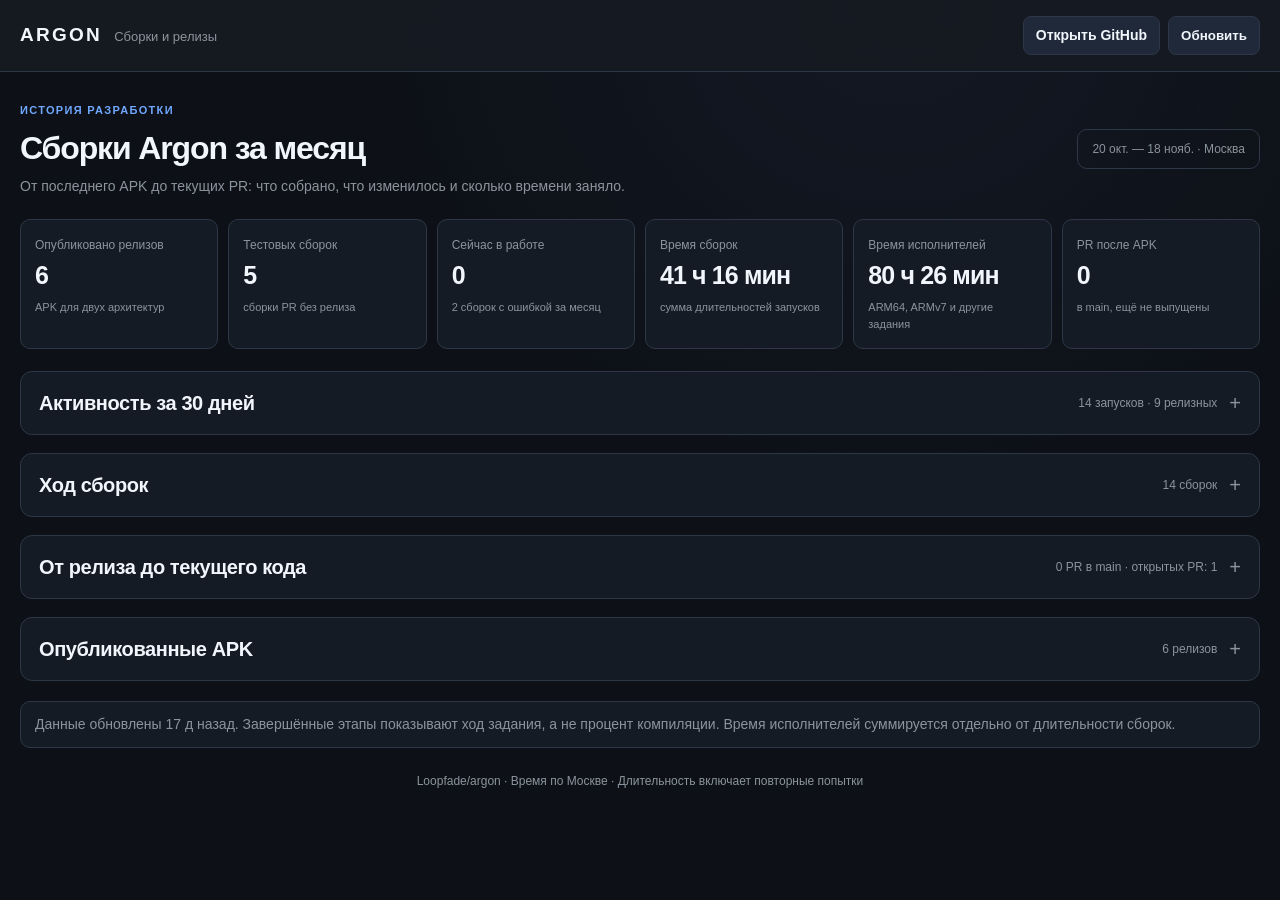
==== commit f119da5c: "Fix Chromium version labels in dashboard history [history-only]" ====
--- a/index.html
+++ b/index.html
@@ -585,10 +585,40 @@
   }
   function plural(n,one,few,many) {return n%10===1&&n%100!==11?one:n%10>=2&&n%10<=4&&(n%100<12||n%100>14)?few:many;}
   function kindLabel(build) {return ({release:"Релизная",test:"Тестовая",legacy:"Архивная"})[build.kind] || "Сборка";}
+  // The dashboard branch owns the presentation. The snapshot already contains
+  // the exact source SHA for each verified release and pinned PR test build.
+  // Resolve its lockfile directly without changing the main CI pipeline.
+  const chromiumBySha = new Map();
+  function verifiedBuildSource(build) {
+    const sha = build.source_verified === true ? build.source_sha : null;
+    return typeof sha === "string" && /^[a-f0-9]{40}$/.test(sha) ? sha : null;
+  }
+  function buildChromiumLabel(build) {
+    return "Chromium " + (build.chromium_version || (verifiedBuildSource(build) ? "определяется…" : "версия неизвестна"));
+  }
   function buildReference(build) {
     if (build.release?.tag_name) return "Опубликованный релиз: " + build.release.tag_name;
     if (build.baseline_tag) return "Базовый релиз для сравнения: " + build.baseline_tag;
-    return build.kind==="test" ? "Без публикации релиза" : "APK ещё не опубликован";
+    return build.kind === "test" ? "Без публикации релиза" : "APK ещё не опубликован";
+  }
+  async function hydrateChromiumVersions(snapshot) {
+    await Promise.all((snapshot.builds || []).map(async build => {
+      const sha = verifiedBuildSource(build);
+      if (!sha) { build.chromium_version = null; return; }
+      if (!chromiumBySha.has(sha)) {
+        const request = fetch("https://raw.githubusercontent.com/Loopfade/argon/" + sha + "/build-lock.json",
+          {cache:"force-cache"})
+          .then(response => {if (!response.ok) throw new Error("Chromium lockfile unavailable"); return response.json();})
+          .then(lock => {
+            const v = lock?.chromium_version;
+            return typeof v === "string" && /^\d+(?:\.\d+){3}$/.test(v) ? v : null;
+          })
+          .catch(() => null);
+        chromiumBySha.set(sha, request);
+      }
+      build.chromium_version = await chromiumBySha.get(sha);
+    }));
+    if (model === snapshot) renderModel();
   }
   function translateStep(name) {
     const labels={"Build, sign and verify APK":"Собрать, подписать и проверить APK","Start one uninterrupted APK build":"Запустить непрерывную сборку APK","Collect actual build result":"Получить результат сборки","Restore compiler cache":"Восстановить кеш компиляции","Save compiler cache":"Сохранить кеш компиляции","Inspect compiler cache and stop compilation":"Проверить кеш и остановить компиляцию","Upload verified APK and provenance":"Загрузить APK и данные о сборке"};
@@ -652,7 +682,7 @@
     $("filters").querySelectorAll("[data-filter]").forEach(b=>b.setAttribute("aria-pressed",String(filters.kind===b.dataset.filter)));
     $("history").innerHTML=builds.slice(0,filters.limit).map(b=>{
       const r=b.run,p=progress(b),s=state(r),key="build/"+r.id,expanded=disclosureState().get(key)===true;
-      return '<details class="build-row" data-fold="'+esc(key)+'" data-build-id="'+esc(r.id)+'"'+(expanded?' open':'')+'><summary class="build-select" aria-label="'+esc(kindLabel(b)+" сборка №"+r.run_number+", "+s.label)+'"><div><div class="build-name"><span class="type-tag '+esc(b.kind)+'">'+esc(kindLabel(b))+'</span><span>№'+esc(r.run_number)+'</span>'+(b.pr_number?'<span>PR №'+esc(b.pr_number)+'</span>':'')+'</div><div class="build-sub"><span class="build-version">'+esc("Chromium "+(b.chromium_version || "версия неизвестна"))+'</span> · '+esc(dateText(r.created_at))+'</div><div class="build-sub build-ref">'+esc(buildReference(b))+'</div></div><div class="build-progress"><div class="stage-count">'+(p.total?'Завершено этапов: '+p.finished+' / '+p.total:'Ожидание заданий')+'</div><div class="stage-meter" role="progressbar" aria-label="Завершённые этапы" aria-valuenow="'+p.finished+'" aria-valuemax="'+(p.total||1)+'"><span style="width:'+p.percent+'%"></span></div></div><div class="build-duration" data-live-run="'+esc(r.id)+'">'+esc(formatDuration(durationMs(r)))+'</div><div class="build-status '+statusTextClass(r)+'">'+esc(s.label)+'</div></summary><div class="build-body" data-build-body'+(expanded?' data-loaded="true"':'')+'>'+ (expanded?buildDetails(b):'') +'</div></details>';
+      return '<details class="build-row" data-fold="'+esc(key)+'" data-build-id="'+esc(r.id)+'"'+(expanded?' open':'')+'><summary class="build-select" aria-label="'+esc(kindLabel(b)+" сборка №"+r.run_number+", "+s.label)+'"><div><div class="build-name"><span class="type-tag '+esc(b.kind)+'">'+esc(kindLabel(b))+'</span><span>№'+esc(r.run_number)+'</span>'+(b.pr_number?'<span>PR №'+esc(b.pr_number)+'</span>':'')+'</div><div class="build-sub"><span class="build-version">'+esc(buildChromiumLabel(b))+'</span> · '+esc(dateText(r.created_at))+'</div><div class="build-sub build-ref">'+esc(buildReference(b))+'</div></div><div class="build-progress"><div class="stage-count">'+(p.total?'Завершено этапов: '+p.finished+' / '+p.total:'Ожидание заданий')+'</div><div class="stage-meter" role="progressbar" aria-label="Завершённые этапы" aria-valuenow="'+p.finished+'" aria-valuemax="'+(p.total||1)+'"><span style="width:'+p.percent+'%"></span></div></div><div class="build-duration" data-live-run="'+esc(r.id)+'">'+esc(formatDuration(durationMs(r)))+'</div><div class="build-status '+statusTextClass(r)+'">'+esc(s.label)+'</div></summary><div class="build-body" data-build-body'+(expanded?' data-loaded="true"':'')+'>'+ (expanded?buildDetails(b):'') +'</div></details>';
     }).join("") || '<div class="empty">'+(filters.kind==="active"?'Сейчас нет активных сборок.':filters.date?'В этот день сборок не было.':'Сборок за выбранный период пока нет.')+'</div>';
     $("load-more").hidden=builds.length<=filters.limit;
   }
@@ -666,7 +696,7 @@
     const r=b.run,p=progress(b),s=state(r),prefix="build/"+r.id+"/";
     const metrics=metric("Вся сборка",formatDuration(durationMs(r)),"включая ожидание повторов",r.id)+metric("Работа исполнителей",formatDuration(r.runner_ms),"сумма заданий, без ожидания")+metric(b.kind==="test"?"PR для проверки":"Новых PR в APK",b.kind==="test"?(b.pr_number?'№'+b.pr_number:'—'):(b.pr_count ?? '—'),b.kind==="test"?'закреплённый коммит':b.baseline_tag || 'от предыдущего APK');
     const parts=findJobs(b.jobs||[]);
-    return '<div class="detail-panel"><div class="detail-heading"><div><h2>'+esc(kindLabel(b)+" сборка №"+r.run_number)+'</h2><div class="subtle">'+esc((b.pr_number?"PR №"+b.pr_number+" · ":"")+(b.kind==="test"?"Отдельное тестовое приложение Argon Test":"Релизное приложение Argon"))+'</div></div><div class="pill status-'+esc(s.key)+'"><span class="dot"></span><span>'+esc(s.label)+'</span></div></div><div class="detail-meta">'+link(r.html_url,"Журнал сборки в GitHub")+'<span>Начало: '+esc(dateText(r.first_started_at||r.created_at))+'</span><span>Исходники: '+(b.source_sha?link('https://github.com/'+model.repository+'/commit/'+b.source_sha,b.source_sha.slice(0,8)):'не установлены')+'</span><span>Повторных попыток: '+Math.max(0,(r.run_attempt||1)-1)+'</span><span>Chromium: '+esc(b.chromium_version || "версия неизвестна")+'</span><span>'+esc(buildReference(b))+'</span></div><div class="metrics">'+metrics+'</div><div class="pipeline">'+renderPipeline(r,b.jobs||[],b.kind==="test",null)+'</div><h3 class="section-title">Время этапов · завершено '+p.finished+' из '+p.total+'</h3><div class="timeline">'+renderTimeline(r,b.jobs||[],null)+'</div><h3 class="section-title">Архитектуры и попытки</h3><div class="architecture-grid">'+renderArchitecture("arm64-v8a",parts.arm64,prefix)+renderArchitecture("armeabi-v7a",parts.arm,prefix)+'</div><div class="card" style="margin-top:14px">'+renderArtifacts({artifacts:b.artifacts||[]},r,null)+'</div></div>';
+    return '<div class="detail-panel"><div class="detail-heading"><div><h2>'+esc(kindLabel(b)+" сборка №"+r.run_number)+'</h2><div class="subtle">'+esc((b.pr_number?"PR №"+b.pr_number+" · ":"")+(b.kind==="test"?"Отдельное тестовое приложение Argon Test":"Релизное приложение Argon"))+'</div></div><div class="pill status-'+esc(s.key)+'"><span class="dot"></span><span>'+esc(s.label)+'</span></div></div><div class="detail-meta">'+link(r.html_url,"Журнал сборки в GitHub")+'<span>Начало: '+esc(dateText(r.first_started_at||r.created_at))+'</span><span>Исходники: '+(b.source_sha?link('https://github.com/'+model.repository+'/commit/'+b.source_sha,b.source_sha.slice(0,8)):'не установлены')+'</span><span>Повторных попыток: '+Math.max(0,(r.run_attempt||1)-1)+'</span><span>'+esc(buildChromiumLabel(b))+'</span><span>'+esc(buildReference(b))+'</span></div><div class="metrics">'+metrics+'</div><div class="pipeline">'+renderPipeline(r,b.jobs||[],b.kind==="test",null)+'</div><h3 class="section-title">Время этапов · завершено '+p.finished+' из '+p.total+'</h3><div class="timeline">'+renderTimeline(r,b.jobs||[],null)+'</div><h3 class="section-title">Архитектуры и попытки</h3><div class="architecture-grid">'+renderArchitecture("arm64-v8a",parts.arm64,prefix)+renderArchitecture("armeabi-v7a",parts.arm,prefix)+'</div><div class="card" style="margin-top:14px">'+renderArtifacts({artifacts:b.artifacts||[]},r,null)+'</div></div>';
   }
   function diffValues(diff) {
     if(!diff) return '<p class="subtle">Сравнение исходников пока недоступно.</p>';
@@ -700,6 +730,8 @@
       const snapshot=normalizeSnapshot(await requestSnapshot());
       const disclosures=model?.disclosures || new Map();
       model={...snapshot,disclosures};renderModel();
+      // Refresh only the visual labels when the pinned source versions arrive.
+      void hydrateChromiumVersions(model);
       $("notice").classList.remove("error");
       $("notice").textContent='Данные обновлены '+timeAgo(snapshot.generated_at)+'. Завершённые этапы показывают ход задания, а не процент компиляции. Время исполнителей суммируется отдельно от длительности сборок.'+(snapshot.window?.partial?' История запусков получена не полностью.':'')+(!snapshot.schema_version?' История за 30 дней обновляется.':'');
     } catch(error) {
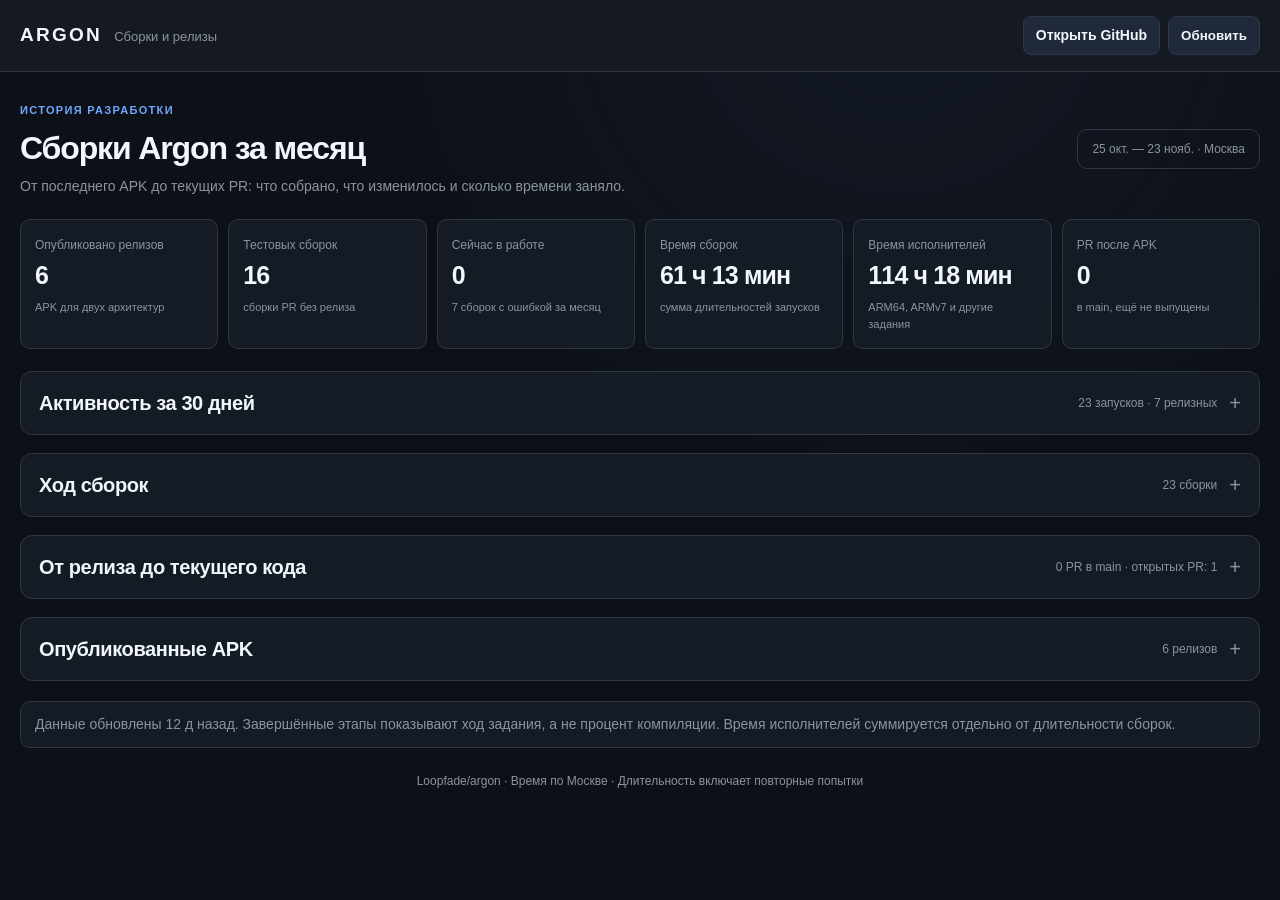
==== commit dfcb6462: "Обновить Argon до Chromium 158.0.8127.42 Сохранить выбор мобильного и настольного режима для каждой " ====
--- a/index.html
+++ b/index.html
@@ -189,7 +189,7 @@
     .filters{display:flex;gap:5px;flex-wrap:wrap}.filter{font-size:12px;font-weight:500;padding:7px 10px;background:transparent}.filter[aria-pressed=true]{background:var(--panel2);border-color:var(--blue);color:var(--blue)}
     .build-list{padding:0;overflow:hidden}.build-row{display:grid;grid-template-columns:minmax(0,1fr) 40px;border-top:1px solid var(--border)}.build-row:first-child{border-top:0}.build-row.selected{background:rgba(112,167,255,.06);box-shadow:inset 3px 0 var(--blue)}
     .build-select{border:0;background:none;border-radius:0;width:100%;padding:16px 18px;display:grid;grid-template-columns:minmax(220px,1.7fr) minmax(120px,1fr) 100px 100px;align-items:center;gap:18px;text-align:left;font-weight:400}.build-select:hover{background:rgba(255,255,255,.025)}
-    .build-name{display:flex;gap:9px;align-items:center;flex-wrap:wrap;font-weight:700}.build-sub{font-size:11px;color:var(--muted);margin-top:5px;overflow:hidden;text-overflow:ellipsis;white-space:nowrap}.build-version{color:var(--text);font-weight:600}.build-ref{white-space:normal;overflow-wrap:anywhere}.build-duration{font-weight:700;font-variant-numeric:tabular-nums;font-size:13px}.build-status{font-size:11px;font-weight:700}
+    .build-name{display:flex;gap:9px;align-items:center;flex-wrap:wrap;font-weight:700}.build-sub{font-size:11px;color:var(--muted);margin-top:5px;overflow:hidden;text-overflow:ellipsis;white-space:nowrap}.build-duration{font-weight:700;font-variant-numeric:tabular-nums;font-size:13px}.build-status{font-size:11px;font-weight:700}
     .build-link{display:flex;align-items:center;justify-content:center;font-size:18px;color:var(--muted)}.stage-meter{height:4px;background:var(--border);border-radius:99px;overflow:hidden;margin:7px 0 4px}.stage-meter span{display:block;height:100%;background:var(--blue)}.stage-count{font-size:11px;color:var(--muted)}
     .empty{padding:28px 18px;color:var(--muted);font-size:13px;text-align:center}.load-more{width:100%;margin-top:10px;font-size:12px}.detail-panel{margin-top:22px;background:var(--panel);border:1px solid var(--border);border-radius:14px;padding:22px}
     .detail-panel h2{margin:0 0 6px;font-size:21px}.detail-heading{display:flex;gap:15px;justify-content:space-between;align-items:start}.detail-heading .pill{font-size:11px;padding:6px 10px}.detail-panel .pipeline{grid-template-columns:repeat(5,minmax(0,1fr));gap:8px;margin:17px 0}.detail-panel .stage{padding:12px;background:var(--bg)}.stage-name{font-size:12px;min-height:32px}.stage-status{font-size:11px}.stage-time{font-size:16px}.stage-detail{min-height:30px;font-size:10px}
@@ -585,41 +585,6 @@
   }
   function plural(n,one,few,many) {return n%10===1&&n%100!==11?one:n%10>=2&&n%10<=4&&(n%100<12||n%100>14)?few:many;}
   function kindLabel(build) {return ({release:"Релизная",test:"Тестовая",legacy:"Архивная"})[build.kind] || "Сборка";}
-  // The dashboard branch owns the presentation. The snapshot already contains
-  // the exact source SHA for each verified release and pinned PR test build.
-  // Resolve its lockfile directly without changing the main CI pipeline.
-  const chromiumBySha = new Map();
-  function verifiedBuildSource(build) {
-    const sha = build.source_verified === true ? build.source_sha : null;
-    return typeof sha === "string" && /^[a-f0-9]{40}$/.test(sha) ? sha : null;
-  }
-  function buildChromiumLabel(build) {
-    return "Chromium " + (build.chromium_version || (verifiedBuildSource(build) ? "определяется…" : "версия неизвестна"));
-  }
-  function buildReference(build) {
-    if (build.release?.tag_name) return "Опубликованный релиз: " + build.release.tag_name;
-    if (build.baseline_tag) return "Базовый релиз для сравнения: " + build.baseline_tag;
-    return build.kind === "test" ? "Без публикации релиза" : "APK ещё не опубликован";
-  }
-  async function hydrateChromiumVersions(snapshot) {
-    await Promise.all((snapshot.builds || []).map(async build => {
-      const sha = verifiedBuildSource(build);
-      if (!sha) { build.chromium_version = null; return; }
-      if (!chromiumBySha.has(sha)) {
-        const request = fetch("https://raw.githubusercontent.com/Loopfade/argon/" + sha + "/build-lock.json",
-          {cache:"force-cache"})
-          .then(response => {if (!response.ok) throw new Error("Chromium lockfile unavailable"); return response.json();})
-          .then(lock => {
-            const v = lock?.chromium_version;
-            return typeof v === "string" && /^\d+(?:\.\d+){3}$/.test(v) ? v : null;
-          })
-          .catch(() => null);
-        chromiumBySha.set(sha, request);
-      }
-      build.chromium_version = await chromiumBySha.get(sha);
-    }));
-    if (model === snapshot) renderModel();
-  }
   function translateStep(name) {
     const labels={"Build, sign and verify APK":"Собрать, подписать и проверить APK","Start one uninterrupted APK build":"Запустить непрерывную сборку APK","Collect actual build result":"Получить результат сборки","Restore compiler cache":"Восстановить кеш компиляции","Save compiler cache":"Сохранить кеш компиляции","Inspect compiler cache and stop compilation":"Проверить кеш и остановить компиляцию","Upload verified APK and provenance":"Загрузить APK и данные о сборке"};
     if (labels[name]) return labels[name];
@@ -682,12 +647,12 @@
     $("filters").querySelectorAll("[data-filter]").forEach(b=>b.setAttribute("aria-pressed",String(filters.kind===b.dataset.filter)));
     $("history").innerHTML=builds.slice(0,filters.limit).map(b=>{
       const r=b.run,p=progress(b),s=state(r),key="build/"+r.id,expanded=disclosureState().get(key)===true;
-      return '<details class="build-row" data-fold="'+esc(key)+'" data-build-id="'+esc(r.id)+'"'+(expanded?' open':'')+'><summary class="build-select" aria-label="'+esc(kindLabel(b)+" сборка №"+r.run_number+", "+s.label)+'"><div><div class="build-name"><span class="type-tag '+esc(b.kind)+'">'+esc(kindLabel(b))+'</span><span>№'+esc(r.run_number)+'</span>'+(b.pr_number?'<span>PR №'+esc(b.pr_number)+'</span>':'')+'</div><div class="build-sub"><span class="build-version">'+esc(buildChromiumLabel(b))+'</span> · '+esc(dateText(r.created_at))+'</div><div class="build-sub build-ref">'+esc(buildReference(b))+'</div></div><div class="build-progress"><div class="stage-count">'+(p.total?'Завершено этапов: '+p.finished+' / '+p.total:'Ожидание заданий')+'</div><div class="stage-meter" role="progressbar" aria-label="Завершённые этапы" aria-valuenow="'+p.finished+'" aria-valuemax="'+(p.total||1)+'"><span style="width:'+p.percent+'%"></span></div></div><div class="build-duration" data-live-run="'+esc(r.id)+'">'+esc(formatDuration(durationMs(r)))+'</div><div class="build-status '+statusTextClass(r)+'">'+esc(s.label)+'</div></summary><div class="build-body" data-build-body'+(expanded?' data-loaded="true"':'')+'>'+ (expanded?buildDetails(b):'') +'</div></details>';
+      return '<details class="build-row" data-fold="'+esc(key)+'" data-build-id="'+esc(r.id)+'"'+(expanded?' open':'')+'><summary class="build-select" aria-label="'+esc(kindLabel(b)+" сборка №"+r.run_number+", "+s.label)+'"><div><div class="build-name"><span class="type-tag '+esc(b.kind)+'">'+esc(kindLabel(b))+'</span><span>№'+esc(r.run_number)+'</span>'+(b.pr_number?'<span>PR №'+esc(b.pr_number)+'</span>':'')+'</div><div class="build-sub">'+esc((b.release?.tag_name || b.baseline_tag || (b.kind==="test"?"Без публикации релиза":"APK ещё не опубликован"))+" · "+dateText(r.created_at))+'</div></div><div class="build-progress"><div class="stage-count">'+(p.total?'Завершено этапов: '+p.finished+' / '+p.total:'Ожидание заданий')+'</div><div class="stage-meter" role="progressbar" aria-label="Завершённые этапы" aria-valuenow="'+p.finished+'" aria-valuemax="'+(p.total||1)+'"><span style="width:'+p.percent+'%"></span></div></div><div class="build-duration" data-live-run="'+esc(r.id)+'">'+esc(formatDuration(durationMs(r)))+'</div><div class="build-status '+statusTextClass(r)+'">'+esc(s.label)+'</div></summary><div class="build-body" data-build-body'+(expanded?' data-loaded="true"':'')+'>'+ (expanded?buildDetails(b):'') +'</div></details>';
     }).join("") || '<div class="empty">'+(filters.kind==="active"?'Сейчас нет активных сборок.':filters.date?'В этот день сборок не было.':'Сборок за выбранный период пока нет.')+'</div>';
     $("load-more").hidden=builds.length<=filters.limit;
   }
   function renderArtifacts(artifacts,run,target=$("artifacts-card")) {
-    const list=(artifacts.artifacts||[]).filter(a=>/^Argon-(arm64|arm)-/.test(a.name));
+    const list=(artifacts.artifacts||[]).filter(a=>/^Argon-(?:(?:arm64|arm)-|Test-(?:arm64-v8a|armeabi-v7a)$)/.test(a.name));
     const markup='<h3>APK этой сборки</h3>'+(list.length?'<ul class="artifacts">'+list.map(a=>'<li>'+esc(a.name)+' <span class="artifact-size">'+esc(formatBytes(a.size_in_bytes))+(a.expired || (a.expires_at&&ms(a.expires_at)<Date.now())?' · срок хранения истёк':'')+'</span></li>').join("")+'</ul><p>'+link(run.html_url,"Открыть сборку и скачать APK")+'</p>':'<div class="subtle">Готовые артефакты APK пока отсутствуют. Успех сборки подтверждается отдельно от наличия файлов.</div>');
     if(target)target.innerHTML=markup;
     return markup;
@@ -696,7 +661,7 @@
     const r=b.run,p=progress(b),s=state(r),prefix="build/"+r.id+"/";
     const metrics=metric("Вся сборка",formatDuration(durationMs(r)),"включая ожидание повторов",r.id)+metric("Работа исполнителей",formatDuration(r.runner_ms),"сумма заданий, без ожидания")+metric(b.kind==="test"?"PR для проверки":"Новых PR в APK",b.kind==="test"?(b.pr_number?'№'+b.pr_number:'—'):(b.pr_count ?? '—'),b.kind==="test"?'закреплённый коммит':b.baseline_tag || 'от предыдущего APK');
     const parts=findJobs(b.jobs||[]);
-    return '<div class="detail-panel"><div class="detail-heading"><div><h2>'+esc(kindLabel(b)+" сборка №"+r.run_number)+'</h2><div class="subtle">'+esc((b.pr_number?"PR №"+b.pr_number+" · ":"")+(b.kind==="test"?"Отдельное тестовое приложение Argon Test":"Релизное приложение Argon"))+'</div></div><div class="pill status-'+esc(s.key)+'"><span class="dot"></span><span>'+esc(s.label)+'</span></div></div><div class="detail-meta">'+link(r.html_url,"Журнал сборки в GitHub")+'<span>Начало: '+esc(dateText(r.first_started_at||r.created_at))+'</span><span>Исходники: '+(b.source_sha?link('https://github.com/'+model.repository+'/commit/'+b.source_sha,b.source_sha.slice(0,8)):'не установлены')+'</span><span>Повторных попыток: '+Math.max(0,(r.run_attempt||1)-1)+'</span><span>'+esc(buildChromiumLabel(b))+'</span><span>'+esc(buildReference(b))+'</span></div><div class="metrics">'+metrics+'</div><div class="pipeline">'+renderPipeline(r,b.jobs||[],b.kind==="test",null)+'</div><h3 class="section-title">Время этапов · завершено '+p.finished+' из '+p.total+'</h3><div class="timeline">'+renderTimeline(r,b.jobs||[],null)+'</div><h3 class="section-title">Архитектуры и попытки</h3><div class="architecture-grid">'+renderArchitecture("arm64-v8a",parts.arm64,prefix)+renderArchitecture("armeabi-v7a",parts.arm,prefix)+'</div><div class="card" style="margin-top:14px">'+renderArtifacts({artifacts:b.artifacts||[]},r,null)+'</div></div>';
+    return '<div class="detail-panel"><div class="detail-heading"><div><h2>'+esc(kindLabel(b)+" сборка №"+r.run_number)+'</h2><div class="subtle">'+esc((b.pr_number?"PR №"+b.pr_number+" · ":"")+(b.kind==="test"?"Отдельное тестовое приложение Argon Test":"Релизное приложение Argon"))+'</div></div><div class="pill status-'+esc(s.key)+'"><span class="dot"></span><span>'+esc(s.label)+'</span></div></div><div class="detail-meta">'+link(r.html_url,"Журнал сборки в GitHub")+'<span>Начало: '+esc(dateText(r.first_started_at||r.created_at))+'</span><span>Исходники: '+(b.source_sha?link('https://github.com/'+model.repository+'/commit/'+b.source_sha,b.source_sha.slice(0,8)):'не установлены')+'</span><span>Повторных попыток: '+Math.max(0,(r.run_attempt||1)-1)+'</span></div><div class="metrics">'+metrics+'</div><div class="pipeline">'+renderPipeline(r,b.jobs||[],b.kind==="test",null)+'</div><h3 class="section-title">Время этапов · завершено '+p.finished+' из '+p.total+'</h3><div class="timeline">'+renderTimeline(r,b.jobs||[],null)+'</div><h3 class="section-title">Архитектуры и попытки</h3><div class="architecture-grid">'+renderArchitecture("arm64-v8a",parts.arm64,prefix)+renderArchitecture("armeabi-v7a",parts.arm,prefix)+'</div><div class="card" style="margin-top:14px">'+renderArtifacts({artifacts:b.artifacts||[]},r,null)+'</div></div>';
   }
   function diffValues(diff) {
     if(!diff) return '<p class="subtle">Сравнение исходников пока недоступно.</p>';
@@ -730,8 +695,6 @@
       const snapshot=normalizeSnapshot(await requestSnapshot());
       const disclosures=model?.disclosures || new Map();
       model={...snapshot,disclosures};renderModel();
-      // Refresh only the visual labels when the pinned source versions arrive.
-      void hydrateChromiumVersions(model);
       $("notice").classList.remove("error");
       $("notice").textContent='Данные обновлены '+timeAgo(snapshot.generated_at)+'. Завершённые этапы показывают ход задания, а не процент компиляции. Время исполнителей суммируется отдельно от длительности сборок.'+(snapshot.window?.partial?' История запусков получена не полностью.':'')+(!snapshot.schema_version?' История за 30 дней обновляется.':'');
     } catch(error) {
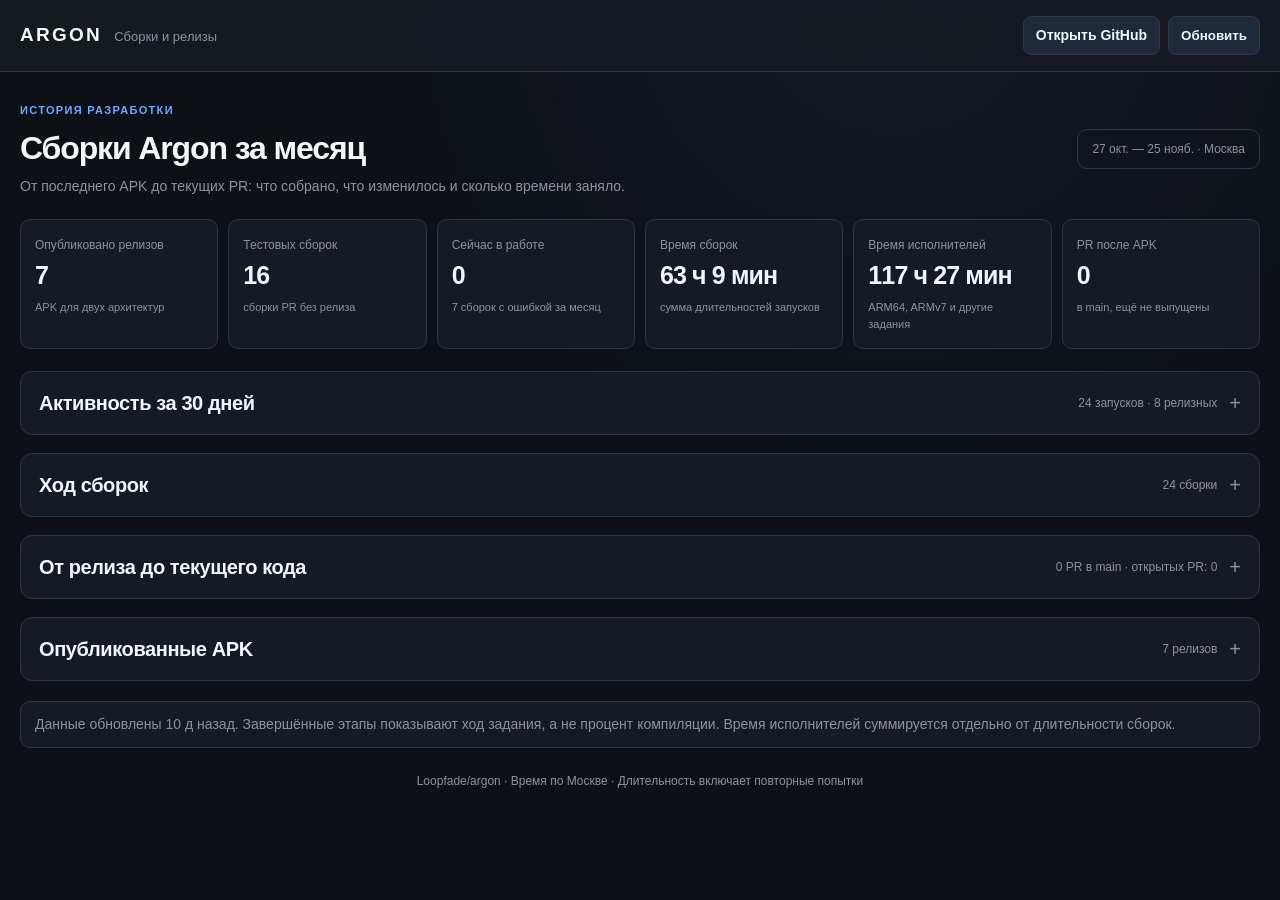
==== commit 90c8834b: "Merge main into dashboard, preserving dashboard-specific UI and data" ====
--- a/index.html
+++ b/index.html
@@ -189,7 +189,7 @@
     .filters{display:flex;gap:5px;flex-wrap:wrap}.filter{font-size:12px;font-weight:500;padding:7px 10px;background:transparent}.filter[aria-pressed=true]{background:var(--panel2);border-color:var(--blue);color:var(--blue)}
     .build-list{padding:0;overflow:hidden}.build-row{display:grid;grid-template-columns:minmax(0,1fr) 40px;border-top:1px solid var(--border)}.build-row:first-child{border-top:0}.build-row.selected{background:rgba(112,167,255,.06);box-shadow:inset 3px 0 var(--blue)}
     .build-select{border:0;background:none;border-radius:0;width:100%;padding:16px 18px;display:grid;grid-template-columns:minmax(220px,1.7fr) minmax(120px,1fr) 100px 100px;align-items:center;gap:18px;text-align:left;font-weight:400}.build-select:hover{background:rgba(255,255,255,.025)}
-    .build-name{display:flex;gap:9px;align-items:center;flex-wrap:wrap;font-weight:700}.build-sub{font-size:11px;color:var(--muted);margin-top:5px;overflow:hidden;text-overflow:ellipsis;white-space:nowrap}.build-duration{font-weight:700;font-variant-numeric:tabular-nums;font-size:13px}.build-status{font-size:11px;font-weight:700}
+    .build-name{display:flex;gap:9px;align-items:center;flex-wrap:wrap;font-weight:700}.build-sub{font-size:11px;color:var(--muted);margin-top:5px;overflow:hidden;text-overflow:ellipsis;white-space:nowrap}.build-version{color:var(--text);font-weight:600}.build-ref{white-space:normal;overflow-wrap:anywhere}.build-duration{font-weight:700;font-variant-numeric:tabular-nums;font-size:13px}.build-status{font-size:11px;font-weight:700}
     .build-link{display:flex;align-items:center;justify-content:center;font-size:18px;color:var(--muted)}.stage-meter{height:4px;background:var(--border);border-radius:99px;overflow:hidden;margin:7px 0 4px}.stage-meter span{display:block;height:100%;background:var(--blue)}.stage-count{font-size:11px;color:var(--muted)}
     .empty{padding:28px 18px;color:var(--muted);font-size:13px;text-align:center}.load-more{width:100%;margin-top:10px;font-size:12px}.detail-panel{margin-top:22px;background:var(--panel);border:1px solid var(--border);border-radius:14px;padding:22px}
     .detail-panel h2{margin:0 0 6px;font-size:21px}.detail-heading{display:flex;gap:15px;justify-content:space-between;align-items:start}.detail-heading .pill{font-size:11px;padding:6px 10px}.detail-panel .pipeline{grid-template-columns:repeat(5,minmax(0,1fr));gap:8px;margin:17px 0}.detail-panel .stage{padding:12px;background:var(--bg)}.stage-name{font-size:12px;min-height:32px}.stage-status{font-size:11px}.stage-time{font-size:16px}.stage-detail{min-height:30px;font-size:10px}
@@ -585,6 +585,41 @@
   }
   function plural(n,one,few,many) {return n%10===1&&n%100!==11?one:n%10>=2&&n%10<=4&&(n%100<12||n%100>14)?few:many;}
   function kindLabel(build) {return ({release:"Релизная",test:"Тестовая",legacy:"Архивная"})[build.kind] || "Сборка";}
+  // The dashboard branch owns the presentation. The snapshot already contains
+  // the exact source SHA for each verified release and pinned PR test build.
+  // Resolve its lockfile directly without changing the main CI pipeline.
+  const chromiumBySha = new Map();
+  function verifiedBuildSource(build) {
+    const sha = build.source_verified === true ? build.source_sha : null;
+    return typeof sha === "string" && /^[a-f0-9]{40}$/.test(sha) ? sha : null;
+  }
+  function buildChromiumLabel(build) {
+    return "Chromium " + (build.chromium_version || (verifiedBuildSource(build) ? "определяется…" : "версия неизвестна"));
+  }
+  function buildReference(build) {
+    if (build.release?.tag_name) return "Опубликованный релиз: " + build.release.tag_name;
+    if (build.baseline_tag) return "Базовый релиз для сравнения: " + build.baseline_tag;
+    return build.kind === "test" ? "Без публикации релиза" : "APK ещё не опубликован";
+  }
+  async function hydrateChromiumVersions(snapshot) {
+    await Promise.all((snapshot.builds || []).map(async build => {
+      const sha = verifiedBuildSource(build);
+      if (!sha) { build.chromium_version = null; return; }
+      if (!chromiumBySha.has(sha)) {
+        const request = fetch("https://raw.githubusercontent.com/Loopfade/argon/" + sha + "/build-lock.json",
+          {cache:"force-cache"})
+          .then(response => {if (!response.ok) throw new Error("Chromium lockfile unavailable"); return response.json();})
+          .then(lock => {
+            const v = lock?.chromium_version;
+            return typeof v === "string" && /^\d+(?:\.\d+){3}$/.test(v) ? v : null;
+          })
+          .catch(() => null);
+        chromiumBySha.set(sha, request);
+      }
+      build.chromium_version = await chromiumBySha.get(sha);
+    }));
+    if (model === snapshot) renderModel();
+  }
   function translateStep(name) {
     const labels={"Build, sign and verify APK":"Собрать, подписать и проверить APK","Start one uninterrupted APK build":"Запустить непрерывную сборку APK","Collect actual build result":"Получить результат сборки","Restore compiler cache":"Восстановить кеш компиляции","Save compiler cache":"Сохранить кеш компиляции","Inspect compiler cache and stop compilation":"Проверить кеш и остановить компиляцию","Upload verified APK and provenance":"Загрузить APK и данные о сборке"};
     if (labels[name]) return labels[name];
@@ -647,7 +682,7 @@
     $("filters").querySelectorAll("[data-filter]").forEach(b=>b.setAttribute("aria-pressed",String(filters.kind===b.dataset.filter)));
     $("history").innerHTML=builds.slice(0,filters.limit).map(b=>{
       const r=b.run,p=progress(b),s=state(r),key="build/"+r.id,expanded=disclosureState().get(key)===true;
-      return '<details class="build-row" data-fold="'+esc(key)+'" data-build-id="'+esc(r.id)+'"'+(expanded?' open':'')+'><summary class="build-select" aria-label="'+esc(kindLabel(b)+" сборка №"+r.run_number+", "+s.label)+'"><div><div class="build-name"><span class="type-tag '+esc(b.kind)+'">'+esc(kindLabel(b))+'</span><span>№'+esc(r.run_number)+'</span>'+(b.pr_number?'<span>PR №'+esc(b.pr_number)+'</span>':'')+'</div><div class="build-sub">'+esc((b.release?.tag_name || b.baseline_tag || (b.kind==="test"?"Без публикации релиза":"APK ещё не опубликован"))+" · "+dateText(r.created_at))+'</div></div><div class="build-progress"><div class="stage-count">'+(p.total?'Завершено этапов: '+p.finished+' / '+p.total:'Ожидание заданий')+'</div><div class="stage-meter" role="progressbar" aria-label="Завершённые этапы" aria-valuenow="'+p.finished+'" aria-valuemax="'+(p.total||1)+'"><span style="width:'+p.percent+'%"></span></div></div><div class="build-duration" data-live-run="'+esc(r.id)+'">'+esc(formatDuration(durationMs(r)))+'</div><div class="build-status '+statusTextClass(r)+'">'+esc(s.label)+'</div></summary><div class="build-body" data-build-body'+(expanded?' data-loaded="true"':'')+'>'+ (expanded?buildDetails(b):'') +'</div></details>';
+      return '<details class="build-row" data-fold="'+esc(key)+'" data-build-id="'+esc(r.id)+'"'+(expanded?' open':'')+'><summary class="build-select" aria-label="'+esc(kindLabel(b)+" сборка №"+r.run_number+", "+s.label)+'"><div><div class="build-name"><span class="type-tag '+esc(b.kind)+'">'+esc(kindLabel(b))+'</span><span>№'+esc(r.run_number)+'</span>'+(b.pr_number?'<span>PR №'+esc(b.pr_number)+'</span>':'')+'</div><div class="build-sub"><span class="build-version">'+esc(buildChromiumLabel(b))+'</span> · '+esc(dateText(r.created_at))+'</div><div class="build-sub build-ref">'+esc(buildReference(b))+'</div></div><div class="build-progress"><div class="stage-count">'+(p.total?'Завершено этапов: '+p.finished+' / '+p.total:'Ожидание заданий')+'</div><div class="stage-meter" role="progressbar" aria-label="Завершённые этапы" aria-valuenow="'+p.finished+'" aria-valuemax="'+(p.total||1)+'"><span style="width:'+p.percent+'%"></span></div></div><div class="build-duration" data-live-run="'+esc(r.id)+'">'+esc(formatDuration(durationMs(r)))+'</div><div class="build-status '+statusTextClass(r)+'">'+esc(s.label)+'</div></summary><div class="build-body" data-build-body'+(expanded?' data-loaded="true"':'')+'>'+ (expanded?buildDetails(b):'') +'</div></details>';
     }).join("") || '<div class="empty">'+(filters.kind==="active"?'Сейчас нет активных сборок.':filters.date?'В этот день сборок не было.':'Сборок за выбранный период пока нет.')+'</div>';
     $("load-more").hidden=builds.length<=filters.limit;
   }
@@ -661,7 +696,7 @@
     const r=b.run,p=progress(b),s=state(r),prefix="build/"+r.id+"/";
     const metrics=metric("Вся сборка",formatDuration(durationMs(r)),"включая ожидание повторов",r.id)+metric("Работа исполнителей",formatDuration(r.runner_ms),"сумма заданий, без ожидания")+metric(b.kind==="test"?"PR для проверки":"Новых PR в APK",b.kind==="test"?(b.pr_number?'№'+b.pr_number:'—'):(b.pr_count ?? '—'),b.kind==="test"?'закреплённый коммит':b.baseline_tag || 'от предыдущего APK');
     const parts=findJobs(b.jobs||[]);
-    return '<div class="detail-panel"><div class="detail-heading"><div><h2>'+esc(kindLabel(b)+" сборка №"+r.run_number)+'</h2><div class="subtle">'+esc((b.pr_number?"PR №"+b.pr_number+" · ":"")+(b.kind==="test"?"Отдельное тестовое приложение Argon Test":"Релизное приложение Argon"))+'</div></div><div class="pill status-'+esc(s.key)+'"><span class="dot"></span><span>'+esc(s.label)+'</span></div></div><div class="detail-meta">'+link(r.html_url,"Журнал сборки в GitHub")+'<span>Начало: '+esc(dateText(r.first_started_at||r.created_at))+'</span><span>Исходники: '+(b.source_sha?link('https://github.com/'+model.repository+'/commit/'+b.source_sha,b.source_sha.slice(0,8)):'не установлены')+'</span><span>Повторных попыток: '+Math.max(0,(r.run_attempt||1)-1)+'</span></div><div class="metrics">'+metrics+'</div><div class="pipeline">'+renderPipeline(r,b.jobs||[],b.kind==="test",null)+'</div><h3 class="section-title">Время этапов · завершено '+p.finished+' из '+p.total+'</h3><div class="timeline">'+renderTimeline(r,b.jobs||[],null)+'</div><h3 class="section-title">Архитектуры и попытки</h3><div class="architecture-grid">'+renderArchitecture("arm64-v8a",parts.arm64,prefix)+renderArchitecture("armeabi-v7a",parts.arm,prefix)+'</div><div class="card" style="margin-top:14px">'+renderArtifacts({artifacts:b.artifacts||[]},r,null)+'</div></div>';
+    return '<div class="detail-panel"><div class="detail-heading"><div><h2>'+esc(kindLabel(b)+" сборка №"+r.run_number)+'</h2><div class="subtle">'+esc((b.pr_number?"PR №"+b.pr_number+" · ":"")+(b.kind==="test"?"Отдельное тестовое приложение Argon Test":"Релизное приложение Argon"))+'</div></div><div class="pill status-'+esc(s.key)+'"><span class="dot"></span><span>'+esc(s.label)+'</span></div></div><div class="detail-meta">'+link(r.html_url,"Журнал сборки в GitHub")+'<span>Начало: '+esc(dateText(r.first_started_at||r.created_at))+'</span><span>Исходники: '+(b.source_sha?link('https://github.com/'+model.repository+'/commit/'+b.source_sha,b.source_sha.slice(0,8)):'не установлены')+'</span><span>Повторных попыток: '+Math.max(0,(r.run_attempt||1)-1)+'</span><span>'+esc(buildChromiumLabel(b))+'</span><span>'+esc(buildReference(b))+'</span></div><div class="metrics">'+metrics+'</div><div class="pipeline">'+renderPipeline(r,b.jobs||[],b.kind==="test",null)+'</div><h3 class="section-title">Время этапов · завершено '+p.finished+' из '+p.total+'</h3><div class="timeline">'+renderTimeline(r,b.jobs||[],null)+'</div><h3 class="section-title">Архитектуры и попытки</h3><div class="architecture-grid">'+renderArchitecture("arm64-v8a",parts.arm64,prefix)+renderArchitecture("armeabi-v7a",parts.arm,prefix)+'</div><div class="card" style="margin-top:14px">'+renderArtifacts({artifacts:b.artifacts||[]},r,null)+'</div></div>';
   }
   function diffValues(diff) {
     if(!diff) return '<p class="subtle">Сравнение исходников пока недоступно.</p>';
@@ -695,6 +730,8 @@
       const snapshot=normalizeSnapshot(await requestSnapshot());
       const disclosures=model?.disclosures || new Map();
       model={...snapshot,disclosures};renderModel();
+      // Refresh only the visual labels when the pinned source versions arrive.
+      void hydrateChromiumVersions(model);
       $("notice").classList.remove("error");
       $("notice").textContent='Данные обновлены '+timeAgo(snapshot.generated_at)+'. Завершённые этапы показывают ход задания, а не процент компиляции. Время исполнителей суммируется отдельно от длительности сборок.'+(snapshot.window?.partial?' История запусков получена не полностью.':'')+(!snapshot.schema_version?' История за 30 дней обновляется.':'');
     } catch(error) {
